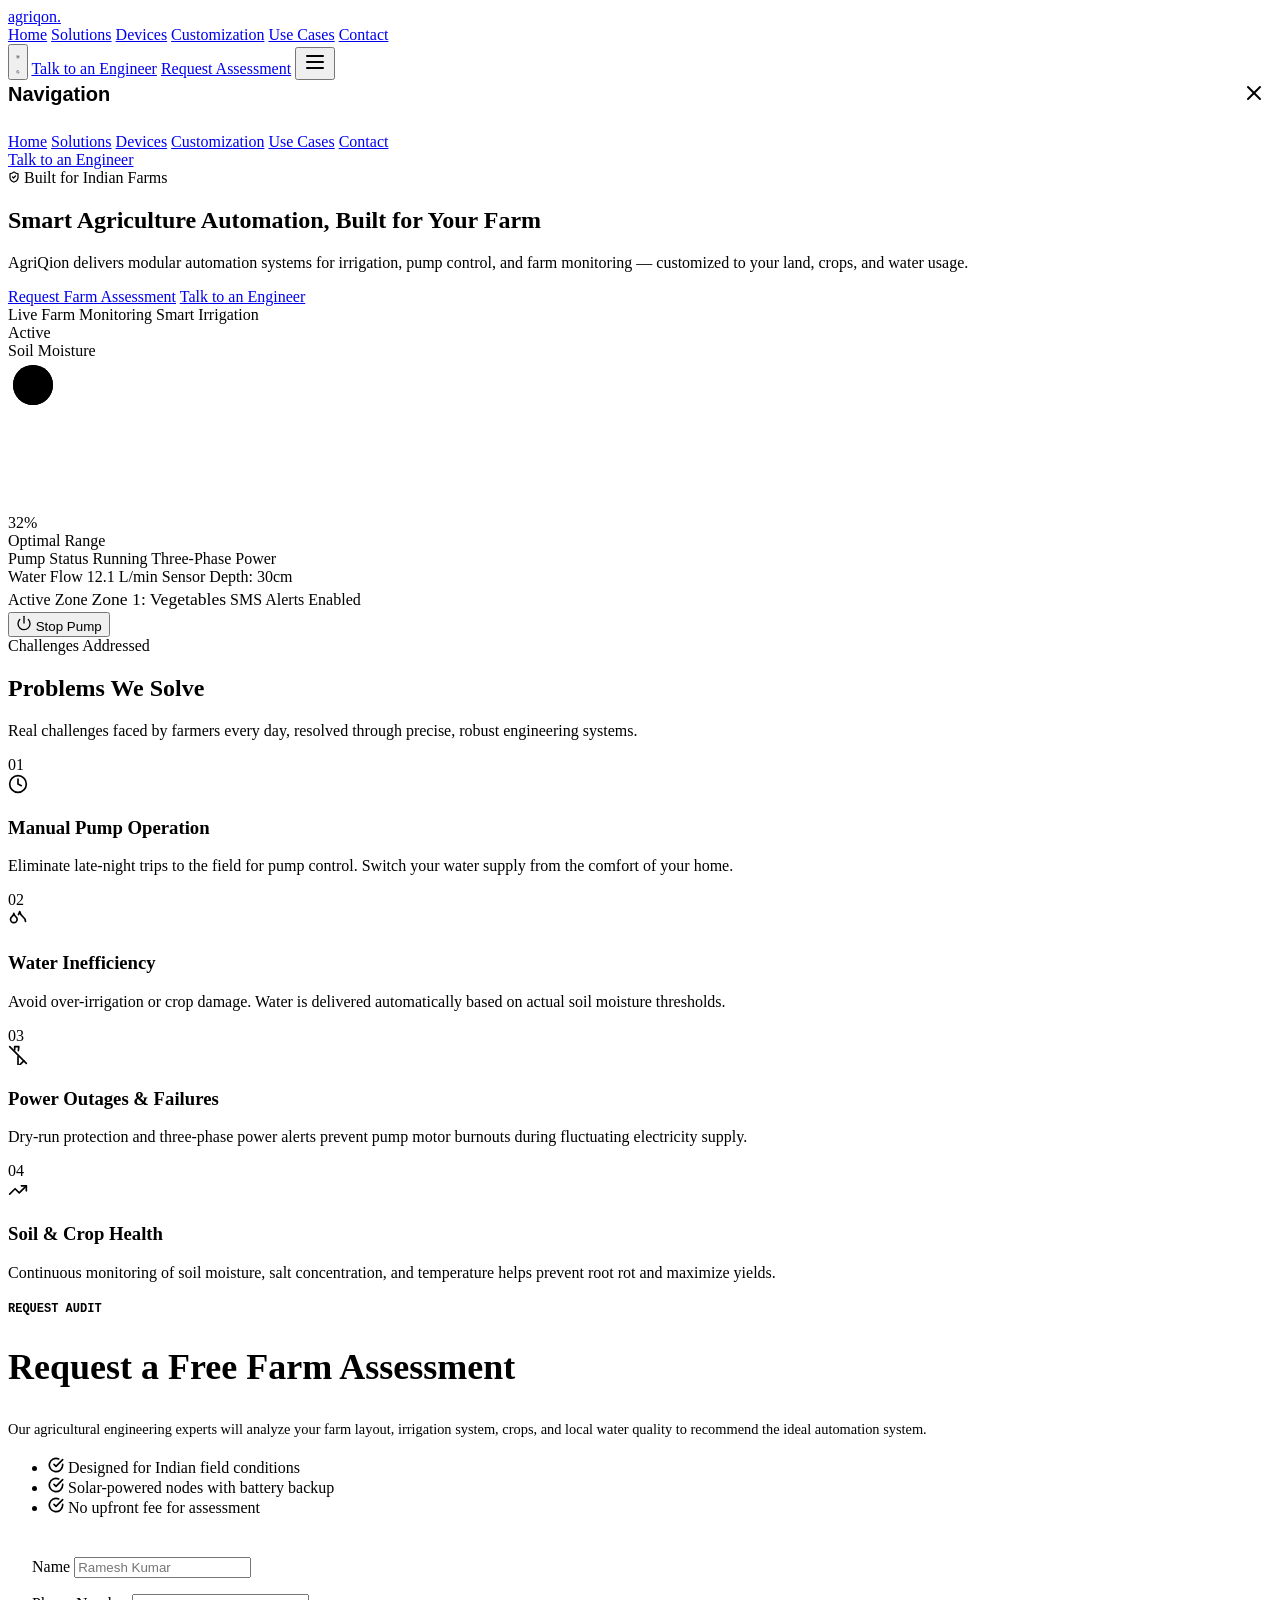
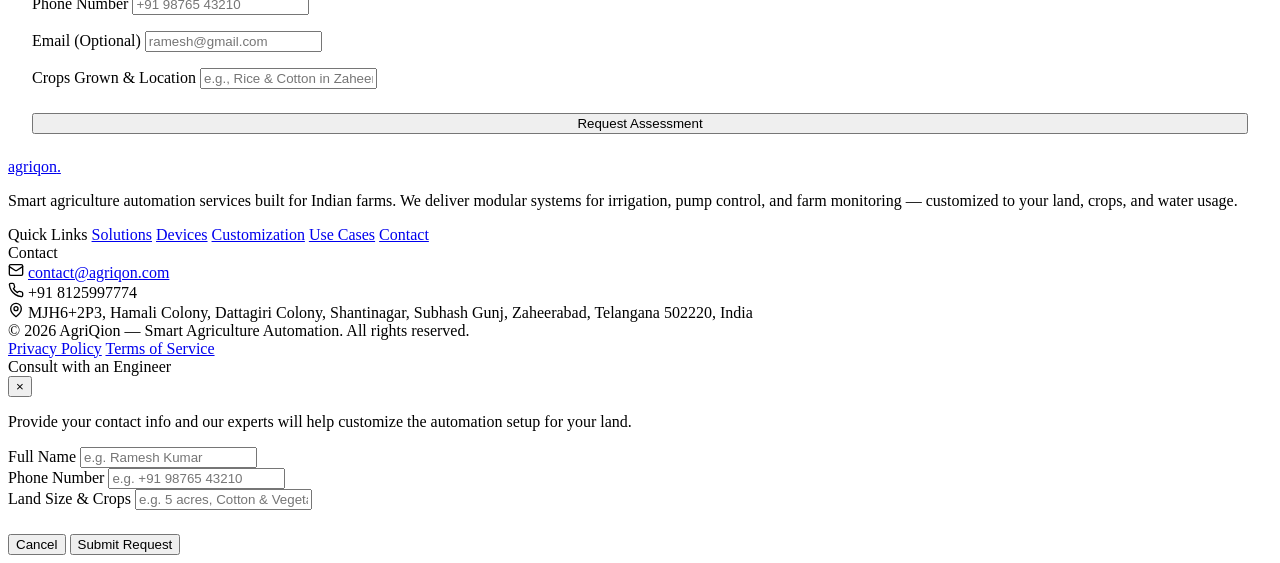
==== index.html @ 8558bb00 "feat: add core pages and script interactions" ====
<!DOCTYPE html>
<html lang="en">
<head>
  <meta charset="UTF-8">
  <meta name="viewport" content="width=device-width, initial-scale=1.0">
  <title>AgriQion - Smart Agriculture Automation for Indian Farms</title>
  <meta name="description" content="AgriQion delivers modular automation systems for irrigation, pump control, and farm monitoring — customized to your land, crops, and water usage.">
  <link rel="stylesheet" href="style.css">
  <link rel="icon" href="favicon.ico" type="image/x-icon">
</head>
<body>

  <!-- Navigation Header -->
  <header class="nav-header" id="header">
    <div class="container nav-container">
      <a href="index.html" class="logo-link">
        agriqon<span class="logo-dot">.</span>
      </a>
      
      <!-- Desktop Menu -->
      <nav class="nav-menu">
        <a href="index.html" class="nav-link active">Home</a>
        <a href="solutions.html" class="nav-link">Solutions</a>
        <a href="devices.html" class="nav-link">Devices</a>
        <a href="customization.html" class="nav-link">Customization</a>
        <a href="use-cases.html" class="nav-link">Use Cases</a>
        <a href="contact.html" class="nav-link">Contact</a>
      </nav>

      <div class="nav-actions">
        <!-- Theme Toggle Button -->
        <button class="theme-toggle-btn" aria-label="Toggle Theme" id="theme-toggle">
          <svg class="sun-icon" viewBox="0 0 24 24" fill="none" stroke="currentColor" stroke-width="2" stroke-linecap="round" stroke-linejoin="round">
            <circle cx="12" cy="12" r="4"></circle>
            <path d="M12 2v2"></path>
            <path d="M12 20v2"></path>
            <path d="m4.93 4.93 1.41 1.41"></path>
            <path d="m17.66 17.66 1.41 1.41"></path>
            <path d="M2 12h2"></path>
            <path d="M20 12h2"></path>
            <path d="m6.34 17.66-1.41 1.41"></path>
            <path d="m19.07 4.93-1.41 1.41"></path>
          </svg>
          <svg class="moon-icon" viewBox="0 0 24 24" fill="none" stroke="currentColor" stroke-width="2" stroke-linecap="round" stroke-linejoin="round">
            <path d="M12 3a6 6 0 0 0 9 9 9 9 0 1 1-9-9Z"></path>
          </svg>
        </button>

        <a href="#talk-to-engineer" class="btn-ghost btn-talk-engineer">Talk to an Engineer</a>
        <a href="#assessment" class="btn-primary">Request Assessment</a>
        
        <!-- Mobile hamburger menu -->
        <button class="mobile-nav-toggle" aria-label="Toggle Mobile Menu">
          <svg xmlns="http://www.w3.org/2000/svg" width="24" height="24" viewBox="0 0 24 24" fill="none" stroke="currentColor" stroke-width="2" stroke-linecap="round" stroke-linejoin="round" class="lucide lucide-menu"><line x1="4" x2="20" y1="12" y2="12"></line><line x1="4" x2="20" y1="6" y2="6"></line><line x1="4" x2="20" y1="18" y2="18"></line></svg>
        </button>
      </div>
    </div>
  </header>

  <!-- Mobile Nav Overlay -->
  <div class="mobile-nav-overlay"></div>

  <!-- Mobile Nav Drawer -->
  <div class="mobile-nav-drawer">
    <div style="display: flex; justify-content: space-between; align-items: center; margin-bottom: 24px;">
      <span style="font-family: 'DM Sans', sans-serif; font-weight: 700; font-size: 1.25rem;">Navigation</span>
      <button class="mobile-nav-toggle" style="background: none; border: none; cursor: pointer; color: inherit;">
        <svg xmlns="http://www.w3.org/2000/svg" width="24" height="24" viewBox="0 0 24 24" fill="none" stroke="currentColor" stroke-width="2" stroke-linecap="round" stroke-linejoin="round" class="lucide lucide-x"><line x1="18" x2="6" y1="6" y2="18"></line><line x1="6" x2="18" y1="6" y2="18"></line></svg>
      </button>
    </div>
    <div class="mobile-nav-menu">
      <a href="index.html" class="nav-link active">Home</a>
      <a href="solutions.html" class="nav-link">Solutions</a>
      <a href="devices.html" class="nav-link">Devices</a>
      <a href="customization.html" class="nav-link">Customization</a>
      <a href="use-cases.html" class="nav-link">Use Cases</a>
      <a href="contact.html" class="nav-link">Contact</a>
    </div>
    <a href="#talk-to-engineer" class="btn-primary" style="margin-top: auto; text-align: center;">Talk to an Engineer</a>
  </div>

  <main class="main-content">
    
    <!-- Hero Section -->
    <section class="hero-section">
      <div class="container hero-grid">
        <div class="reveal">
          <div class="hero-badge">
            <svg xmlns="http://www.w3.org/2000/svg" width="12" height="12" viewBox="0 0 24 24" fill="none" stroke="currentColor" stroke-width="2.5" stroke-linecap="round" stroke-linejoin="round" class="lucide lucide-shield-check"><path d="M20 13c0 5-3.5 7.5-7.66 8.95a1 1 0 0 1-.67-.01C7.5 20.5 4 18 4 13V6a1 1 0 0 1 1-1c2 0 4.5-1.2 6.24-2.72a1.17 1.17 0 0 1 1.52 0C14.51 3.8 17 5 19 5a1 1 0 0 1 1 1z"></path><path d="m9 12 2 2 4-4"></path></svg>
            Built for Indian Farms
          </div>
          <h1 class="hero-title">Smart Agriculture Automation, Built for Your Farm</h1>
          <p class="hero-description">
            AgriQion delivers modular automation systems for irrigation, pump control, and farm monitoring — customized to your land, crops, and water usage.
          </p>
          <div class="hero-actions">
            <a href="#assessment" class="btn-primary">Request Farm Assessment</a>
            <a href="#talk-to-engineer" class="btn-ghost btn-talk-engineer">Talk to an Engineer</a>
          </div>
        </div>

        <!-- Live Dashboard Card Widget -->
        <div class="reveal reveal-delay-2" style="position: relative;">
          <div class="dashboard-gradient-bg"></div>
          <div class="dashboard-card">
            <div class="dashboard-header">
              <div class="dashboard-title-container">
                <span class="dashboard-tag">Live Farm Monitoring</span>
                <span class="dashboard-title">Smart Irrigation</span>
              </div>
              <div class="dashboard-status">
                <span class="status-dot animate-pulse"></span>
                Active
              </div>
            </div>

            <div class="dashboard-grid">
              <!-- Soil Moisture Node -->
              <div class="dashboard-widget">
                <span class="widget-label">Soil Moisture</span>
                <div class="moisture-circle-container">
                  <div class="moisture-circle">
                    <svg>
                      <circle class="bg-circle" cx="25" cy="25" r="20"></circle>
                      <circle class="val-circle" cx="25" cy="25" r="20"></circle>
                    </svg>
                  </div>
                  <div>
                    <span class="widget-value moisture-val-text">32%</span>
                    <span class="widget-subtext" style="display: block;">Optimal Range</span>
                  </div>
                </div>
              </div>

              <!-- Pump Status Node -->
              <div class="dashboard-widget">
                <span class="widget-label">Pump Status</span>
                <span class="widget-value pump-status-text">Running</span>
                <span class="widget-subtext">
                  <span class="status-dot pump-status-dot"></span> Three-Phase Power
                </span>
              </div>

              <!-- Water Flow Node -->
              <div class="dashboard-widget">
                <span class="widget-label">Water Flow</span>
                <span class="widget-value water-flow-val">12.1 L/min</span>
                <span class="widget-subtext">Sensor Depth: 30cm</span>
              </div>

              <!-- Active Zone Node -->
              <div class="dashboard-widget">
                <span class="widget-label">Active Zone</span>
                <span class="widget-value" style="font-size: 1.1rem; line-height: 1.5; padding-top: 4px;">Zone 1: Vegetables</span>
                <span class="widget-subtext">SMS Alerts Enabled</span>
              </div>
            </div>

            <!-- Interactivity: Start/Stop Pump button -->
            <button class="pump-control-btn running">
              <svg xmlns="http://www.w3.org/2000/svg" width="16" height="16" viewBox="0 0 24 24" fill="none" stroke="currentColor" stroke-width="2" stroke-linecap="round" stroke-linejoin="round" class="lucide lucide-power"><path d="M12 2v10"></path><path d="M18.4 6.6a9 9 0 1 1-12.77.04"></path></svg> Stop Pump
            </button>
          </div>
        </div>
      </div>
    </section>

    <!-- Problems We Solve -->
    <section class="section-padding" style="background-color: hsl(var(--secondary) / 0.3); border-top: 1px solid hsl(var(--border)); border-bottom: 1px solid hsl(var(--border));">
      <div class="container">
        <div class="section-header reveal">
          <span class="section-subtitle">Challenges Addressed</span>
          <h2 class="section-title">Problems We Solve</h2>
          <p class="section-description">Real challenges faced by farmers every day, resolved through precise, robust engineering systems.</p>
        </div>

        <div class="grid-4">
          <!-- Problem 1 -->
          <div class="feature-card reveal reveal-delay-1">
            <span class="feature-num">01</span>
            <div class="feature-icon-wrapper">
              <svg xmlns="http://www.w3.org/2000/svg" width="20" height="20" viewBox="0 0 24 24" fill="none" stroke="currentColor" stroke-width="2" stroke-linecap="round" stroke-linejoin="round" class="lucide lucide-clock"><circle cx="12" cy="12" r="10"></circle><polyline points="12 6 12 12 16 14"></polyline></svg>
            </div>
            <h3 class="feature-title">Manual Pump Operation</h3>
            <p class="feature-desc">Eliminate late-night trips to the field for pump control. Switch your water supply from the comfort of your home.</p>
          </div>

          <!-- Problem 2 -->
          <div class="feature-card reveal reveal-delay-2">
            <span class="feature-num">02</span>
            <div class="feature-icon-wrapper">
              <svg xmlns="http://www.w3.org/2000/svg" width="20" height="20" viewBox="0 0 24 24" fill="none" stroke="currentColor" stroke-width="2" stroke-linecap="round" stroke-linejoin="round" class="lucide lucide-droplets"><path d="M7 16.3c2.2 0 4-1.83 4-4.05 0-1.16-.57-2.26-1.71-3.19S7.29 6.75 7 5.3c-.29 1.45-1.14 2.84-2.29 3.76S3 11.1 3 12.25c0 2.22 1.8 4.05 4 4.05z"></path><path d="M12.56 6.6A10.97 10.97 0 0 0 14 3.02c.5 2.5 2 4.9 4 6.5s3 3.5 3 5.5a6.98 6.98 0 0 1-11.91 4."></path></svg>
            </div>
            <h3 class="feature-title">Water Inefficiency</h3>
            <p class="feature-desc">Avoid over-irrigation or crop damage. Water is delivered automatically based on actual soil moisture thresholds.</p>
          </div>

          <!-- Problem 3 -->
          <div class="feature-card reveal reveal-delay-3">
            <span class="feature-num">03</span>
            <div class="feature-icon-wrapper">
              <svg xmlns="http://www.w3.org/2000/svg" width="20" height="20" viewBox="0 0 24 24" fill="none" stroke="currentColor" stroke-width="2" stroke-linecap="round" stroke-linejoin="round" class="lucide lucide-zap-off"><polyline points="12.41 6.75 13 2 8 2 8 6"></polyline><path d="m19 19-7 7v-12"></path><line x1="2" y1="2" x2="22" y2="22"></line></svg>
            </div>
            <h3 class="feature-title">Power Outages & Failures</h3>
            <p class="feature-desc">Dry-run protection and three-phase power alerts prevent pump motor burnouts during fluctuating electricity supply.</p>
          </div>

          <!-- Problem 4 -->
          <div class="feature-card reveal reveal-delay-4">
            <span class="feature-num">04</span>
            <div class="feature-icon-wrapper">
              <svg xmlns="http://www.w3.org/2000/svg" width="20" height="20" viewBox="0 0 24 24" fill="none" stroke="currentColor" stroke-width="2" stroke-linecap="round" stroke-linejoin="round" class="lucide lucide-trending-up"><polyline points="22 7 13.5 15.5 8.5 10.5 2 17"></polyline><polyline points="16 7 22 7 22 13"></polyline></svg>
            </div>
            <h3 class="feature-title">Soil & Crop Health</h3>
            <p class="feature-desc">Continuous monitoring of soil moisture, salt concentration, and temperature helps prevent root rot and maximize yields.</p>
          </div>
        </div>
      </div>
    </section>

    <!-- Assessment Form Section -->
    <section class="section-padding" id="assessment">
      <div class="container">
        <div class="reveal">
          <div class="cta-card">
            <div class="cta-text-content">
              <span style="font-family: 'SFMono-Regular', monospace; text-transform: uppercase; color: hsl(var(--accent)); font-size: 0.75rem; font-weight: 600;">Request Audit</span>
              <h2 style="font-size: 2.25rem; font-weight: 700;">Request a Free Farm Assessment</h2>
              <p style="color: hsl(var(--muted-foreground)); line-height: 1.6; font-size: 0.9rem;">Our agricultural engineering experts will analyze your farm layout, irrigation system, crops, and local water quality to recommend the ideal automation system.</p>
              
              <ul class="cta-bullets">
                <li class="cta-bullet-item">
                  <svg class="cta-bullet-icon" xmlns="http://www.w3.org/2000/svg" width="16" height="16" viewBox="0 0 24 24" fill="none" stroke="currentColor" stroke-width="2.5" stroke-linecap="round" stroke-linejoin="round" class="lucide lucide-circle-check-big"><path d="M22 11.08V12a10 10 0 1 1-5.93-9.14"></path><path d="m9 11 3 3L22 4"></path></svg>
                  <span>Designed for Indian field conditions</span>
                </li>
                <li class="cta-bullet-item">
                  <svg class="cta-bullet-icon" xmlns="http://www.w3.org/2000/svg" width="16" height="16" viewBox="0 0 24 24" fill="none" stroke="currentColor" stroke-width="2.5" stroke-linecap="round" stroke-linejoin="round" class="lucide lucide-circle-check-big"><path d="M22 11.08V12a10 10 0 1 1-5.93-9.14"></path><path d="m9 11 3 3L22 4"></path></svg>
                  <span>Solar-powered nodes with battery backup</span>
                </li>
                <li class="cta-bullet-item">
                  <svg class="cta-bullet-icon" xmlns="http://www.w3.org/2000/svg" width="16" height="16" viewBox="0 0 24 24" fill="none" stroke="currentColor" stroke-width="2.5" stroke-linecap="round" stroke-linejoin="round" class="lucide lucide-circle-check-big"><path d="M22 11.08V12a10 10 0 1 1-5.93-9.14"></path><path d="m9 11 3 3L22 4"></path></svg>
                  <span>No upfront fee for assessment</span>
                </li>
              </ul>
            </div>

            <!-- Form -->
            <form style="background-color: hsl(var(--card)); border: 1px solid var(--border-dark); border-radius: 12px; padding: 24px; display: flex; flex-direction: column; gap: 16px;">
              <div class="form-group">
                <label for="form-name">Name</label>
                <input type="text" id="form-name" class="input" placeholder="Ramesh Kumar" required>
              </div>
              <div class="form-group">
                <label for="form-phone">Phone Number</label>
                <input type="tel" id="form-phone" class="input" placeholder="+91 98765 43210" pattern="^[0-9\+\-\s]{10,15}$" required>
              </div>
              <div class="form-group">
                <label for="form-email">Email (Optional)</label>
                <input type="email" id="form-email" class="input" placeholder="ramesh@gmail.com">
              </div>
              <div class="form-group">
                <label for="form-desc">Crops Grown & Location</label>
                <input type="text" id="form-desc" class="input" placeholder="e.g., Rice & Cotton in Zaheerabad" required>
              </div>
              <button type="submit" class="btn-primary" style="width: 100%; margin-top: 8px;">Request Assessment</button>
            </form>
          </div>
        </div>
      </div>
    </section>

  </main>

  <!-- Footer -->
  <footer class="site-footer">
    <div class="container">
      <div class="footer-grid reveal">
        <!-- Brand -->
        <div class="footer-brand">
          <a href="index.html" class="footer-logo">
            agriqon<span style="color: hsl(var(--accent));">.</span>
          </a>
          <p class="footer-desc">
            Smart agriculture automation services built for Indian farms. We deliver modular systems for irrigation, pump control, and farm monitoring — customized to your land, crops, and water usage.
          </p>
        </div>

        <!-- Links -->
        <div class="footer-nav">
          <span class="footer-title">Quick Links</span>
          <a href="solutions.html" class="footer-link">Solutions</a>
          <a href="devices.html" class="footer-link">Devices</a>
          <a href="customization.html" class="footer-link">Customization</a>
          <a href="use-cases.html" class="footer-link">Use Cases</a>
          <a href="contact.html" class="footer-link">Contact</a>
        </div>

        <!-- Contact info -->
        <div class="footer-contact">
          <span class="footer-title">Contact</span>
          <div class="footer-contact-item">
            <svg class="footer-contact-icon" xmlns="http://www.w3.org/2000/svg" width="16" height="16" viewBox="0 0 24 24" fill="none" stroke="currentColor" stroke-width="2" stroke-linecap="round" stroke-linejoin="round"><rect width="20" height="16" x="2" y="4" rx="2"></rect><path d="m22 7-8.97 5.7a1.94 1.94 0 0 1-2.06 0L2 7"></path></svg>
            <a href="mailto:contact@agriqon.com" class="footer-link">contact@agriqon.com</a>
          </div>
          <div class="footer-contact-item">
            <svg class="footer-contact-icon" xmlns="http://www.w3.org/2000/svg" width="16" height="16" viewBox="0 0 24 24" fill="none" stroke="currentColor" stroke-width="2" stroke-linecap="round" stroke-linejoin="round"><path d="M22 16.92v3a2 2 0 0 1-2.18 2 19.79 19.79 0 0 1-8.63-3.07 19.5 19.5 0 0 1-6-6 19.79 19.79 0 0 1-3.07-8.67A2 2 0 0 1 4.11 2h3a2 2 0 0 1 2 1.72 12.84 12.84 0 0 0 .7 2.81 2 2 0 0 1-.45 2.11L8.09 9.91a16 16 0 0 0 6 6l1.27-1.27a2 2 0 0 1 2.11-.45 12.84 12.84 0 0 0 2.81.7A2 2 0 0 1 22 16.92z"></path></svg>
            <span>+91 8125997774</span>
          </div>
          <div class="footer-contact-item">
            <svg class="footer-contact-icon" xmlns="http://www.w3.org/2000/svg" width="16" height="16" viewBox="0 0 24 24" fill="none" stroke="currentColor" stroke-width="2" stroke-linecap="round" stroke-linejoin="round"><path d="M20 10c0 6-8 12-8 12s-8-6-8-12a8 8 0 0 1 16 0Z"></path><circle cx="12" cy="10" r="3"></circle></svg>
            <span>MJH6+2P3, Hamali Colony, Dattagiri Colony, Shantinagar, Subhash Gunj, Zaheerabad, Telangana 502220, India</span>
          </div>
        </div>
      </div>

      <div class="footer-bottom">
        <span>&copy; 2026 AgriQion — Smart Agriculture Automation. All rights reserved.</span>
        <div class="footer-bottom-links">
          <a href="#" class="footer-link">Privacy Policy</a>
          <a href="#" class="footer-link">Terms of Service</a>
        </div>
      </div>
    </div>
  </footer>

  <script src="script.js"></script>
</body>
</html>
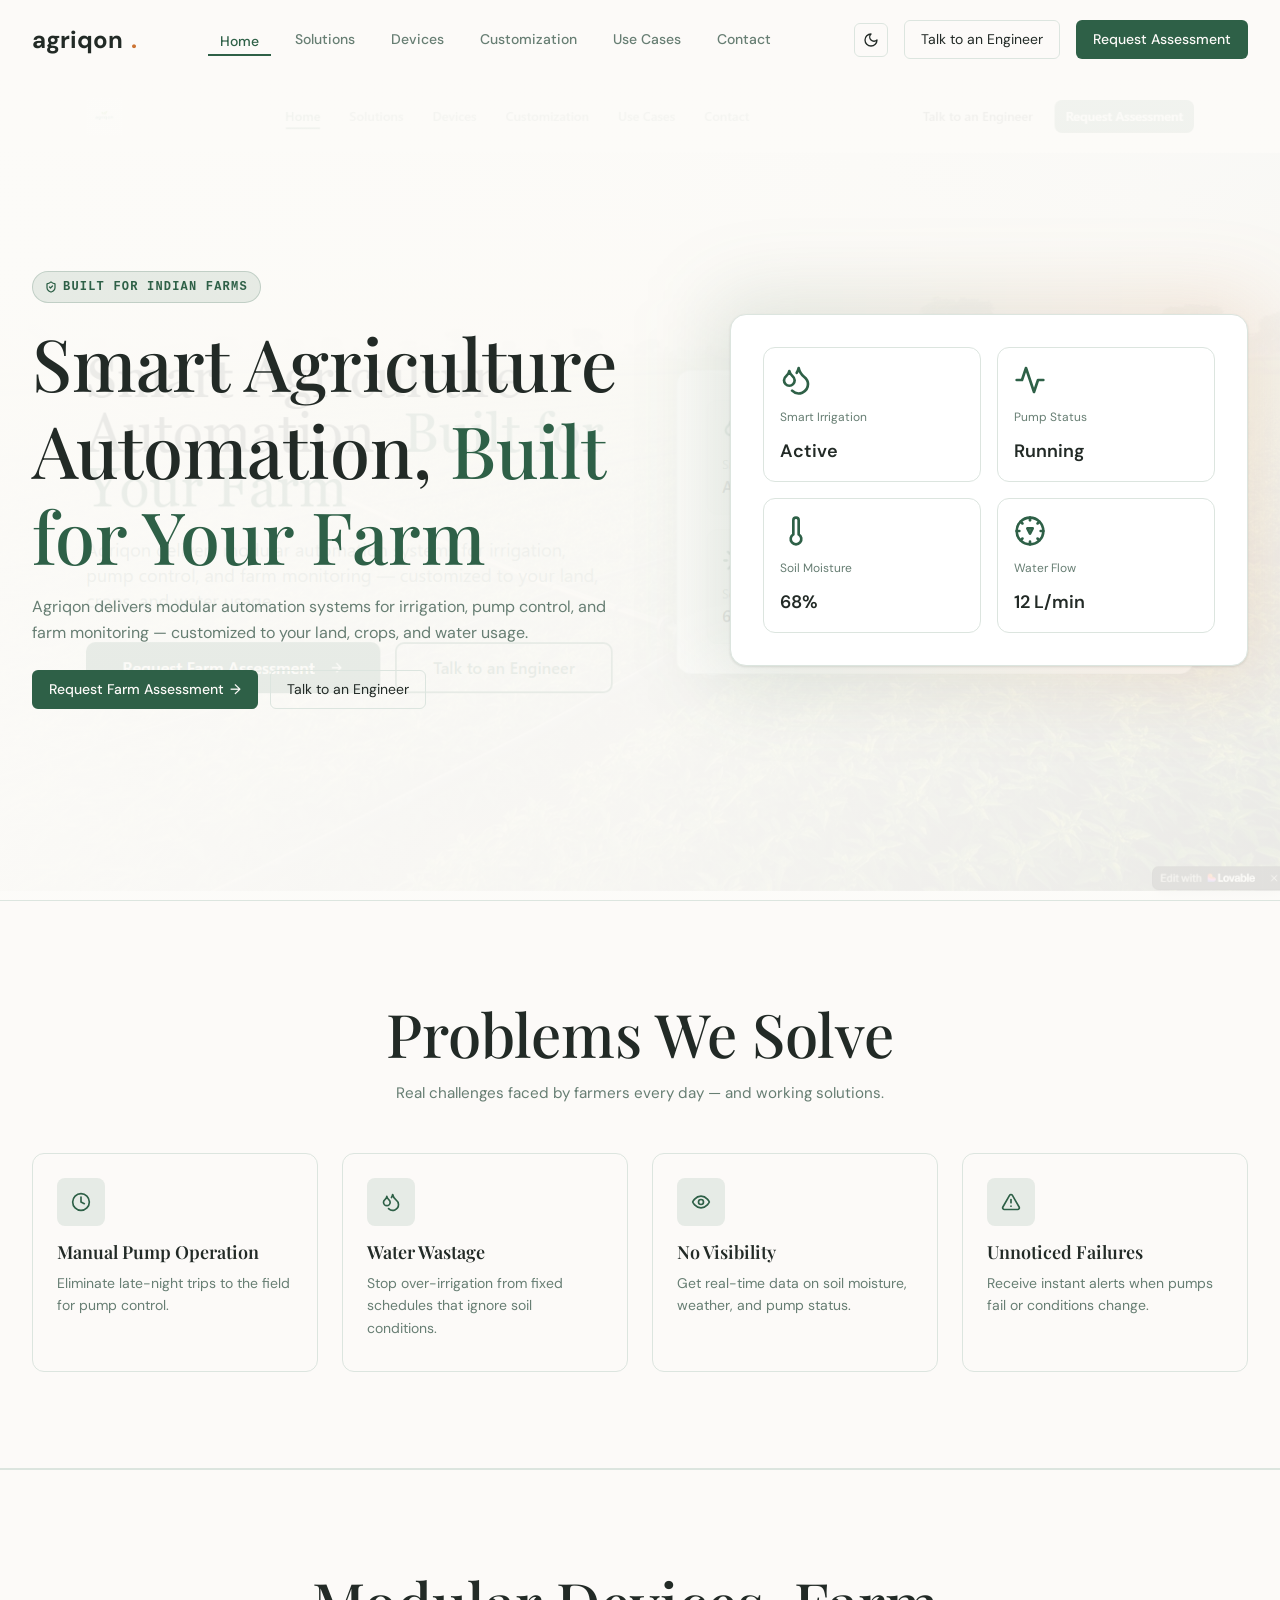
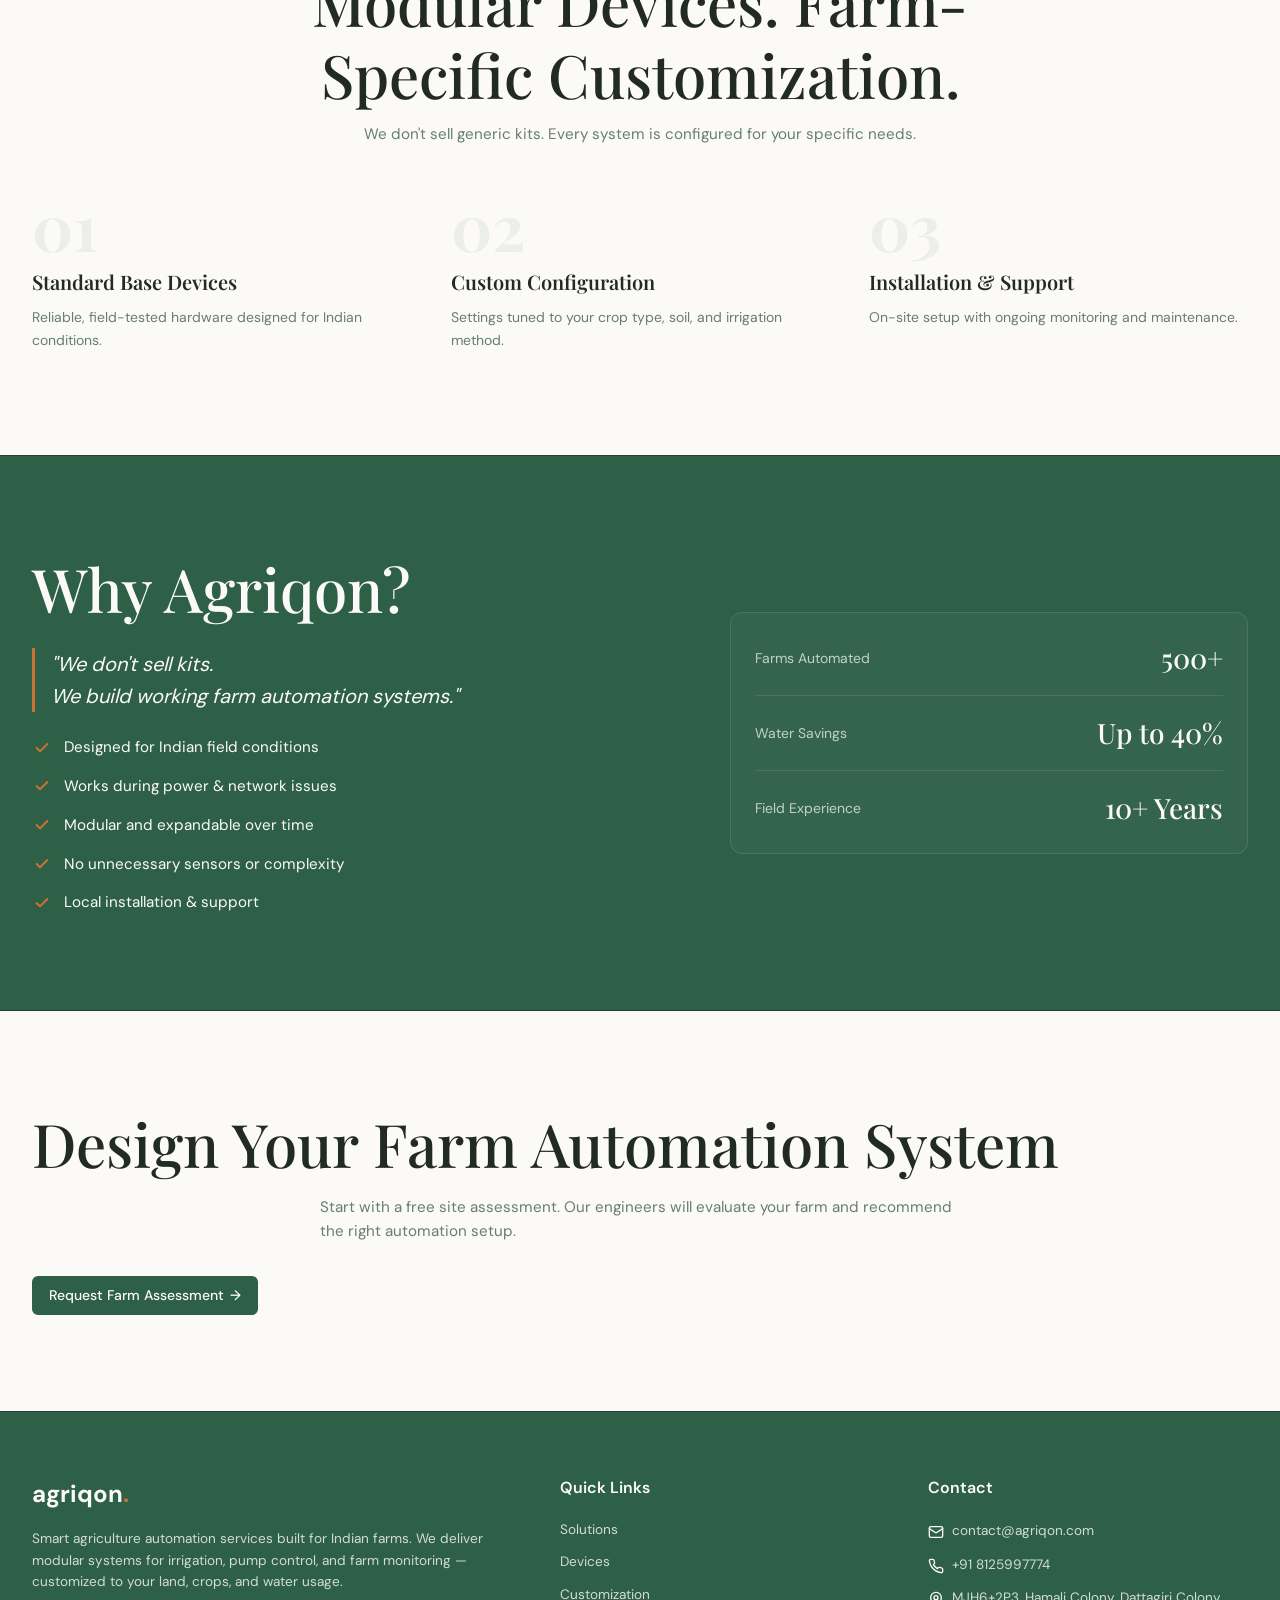
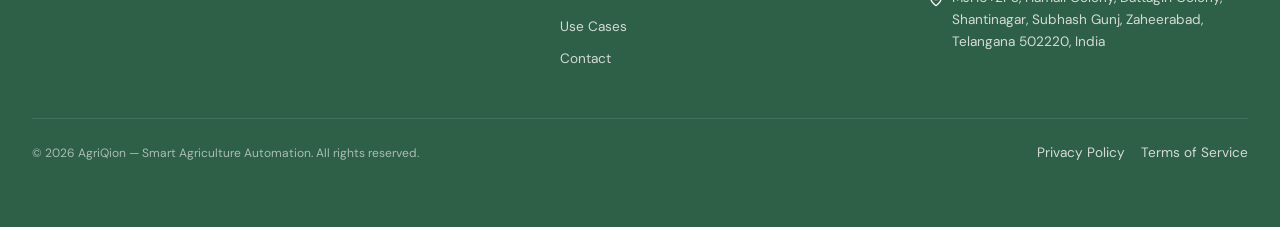
==== commit 02e9d888: "feat: redesign website layouts, add high-res devices and solution images, align with production them" ====
--- a/index.html
+++ b/index.html
@@ -89,183 +89,199 @@
             <svg xmlns="http://www.w3.org/2000/svg" width="12" height="12" viewBox="0 0 24 24" fill="none" stroke="currentColor" stroke-width="2.5" stroke-linecap="round" stroke-linejoin="round" class="lucide lucide-shield-check"><path d="M20 13c0 5-3.5 7.5-7.66 8.95a1 1 0 0 1-.67-.01C7.5 20.5 4 18 4 13V6a1 1 0 0 1 1-1c2 0 4.5-1.2 6.24-2.72a1.17 1.17 0 0 1 1.52 0C14.51 3.8 17 5 19 5a1 1 0 0 1 1 1z"></path><path d="m9 12 2 2 4-4"></path></svg>
             Built for Indian Farms
           </div>
-          <h1 class="hero-title">Smart Agriculture Automation, Built for Your Farm</h1>
+          <h1 class="hero-title">Smart Agriculture Automation, <span class="text-primary">Built for Your Farm</span></h1>
           <p class="hero-description">
-            AgriQion delivers modular automation systems for irrigation, pump control, and farm monitoring — customized to your land, crops, and water usage.
+            Agriqon delivers modular automation systems for irrigation, pump control, and farm monitoring — customized to your land, crops, and water usage.
           </p>
           <div class="hero-actions">
-            <a href="#assessment" class="btn-primary">Request Farm Assessment</a>
+            <a href="contact.html" class="btn-primary">Request Farm Assessment <span style="margin-left: 6px;">→</span></a>
             <a href="#talk-to-engineer" class="btn-ghost btn-talk-engineer">Talk to an Engineer</a>
           </div>
         </div>
 
         <!-- Live Dashboard Card Widget -->
         <div class="reveal reveal-delay-2" style="position: relative;">
-          <div class="dashboard-gradient-bg"></div>
-          <div class="dashboard-card">
-            <div class="dashboard-header">
-              <div class="dashboard-title-container">
-                <span class="dashboard-tag">Live Farm Monitoring</span>
-                <span class="dashboard-title">Smart Irrigation</span>
+          <!-- Blurred glow behind -->
+          <div class="pointer-events-none" style="position: absolute; top: -1rem; right: -1rem; bottom: -1rem; left: -1rem; background: linear-gradient(to right, hsl(var(--primary)/0.15), hsl(var(--accent)/0.15)); border-radius: 1.5rem; filter: blur(40px); z-index: 0;"></div>
+          
+          <div style="position: relative; background-color: hsl(var(--card)); border-radius: 1rem; border: 1px solid hsl(var(--border)); padding: 32px; z-index: 1; box-shadow: var(--badge-shadow);">
+            <div style="display: grid; grid-template-columns: repeat(2, 1fr); gap: 16px;">
+              <!-- Card 1: Smart Irrigation -->
+              <div class="hero-widget-card">
+                <svg xmlns="http://www.w3.org/2000/svg" viewBox="0 0 24 24" fill="none" stroke="currentColor" stroke-width="2" stroke-linecap="round" stroke-linejoin="round" class="hero-widget-icon"><path d="M7 16.3c2.2 0 4-1.83 4-4.05 0-1.16-.57-2.26-1.71-3.19S7.29 6.75 7 5.3c-.29 1.45-1.14 2.84-2.29 3.76S3 11.1 3 12.25c0 2.22 1.8 4.05 4 4.05z"></path><path d="M12.56 6.6A10.97 10.97 0 0 0 14 3.02c.5 2.5 2 4.9 4 6.5s3 3.5 3 5.5a6.98 6.98 0 0 1-11.91 4.97"></path></svg>
+                <span class="hero-widget-label">Smart Irrigation</span>
+                <span class="hero-widget-value">Active</span>
               </div>
-              <div class="dashboard-status">
-                <span class="status-dot animate-pulse"></span>
-                Active
+              <!-- Card 2: Pump Status -->
+              <div class="hero-widget-card">
+                <svg xmlns="http://www.w3.org/2000/svg" viewBox="0 0 24 24" fill="none" stroke="currentColor" stroke-width="2" stroke-linecap="round" stroke-linejoin="round" class="hero-widget-icon"><path d="M22 12h-4l-3 9L9 3l-3 9H2"></path></svg>
+                <span class="hero-widget-label">Pump Status</span>
+                <span class="hero-widget-value">Running</span>
               </div>
-            </div>
-
-            <div class="dashboard-grid">
-              <!-- Soil Moisture Node -->
-              <div class="dashboard-widget">
-                <span class="widget-label">Soil Moisture</span>
-                <div class="moisture-circle-container">
-                  <div class="moisture-circle">
-                    <svg>
-                      <circle class="bg-circle" cx="25" cy="25" r="20"></circle>
-                      <circle class="val-circle" cx="25" cy="25" r="20"></circle>
-                    </svg>
-                  </div>
-                  <div>
-                    <span class="widget-value moisture-val-text">32%</span>
-                    <span class="widget-subtext" style="display: block;">Optimal Range</span>
-                  </div>
-                </div>
+              <!-- Card 3: Soil Moisture -->
+              <div class="hero-widget-card">
+                <svg xmlns="http://www.w3.org/2000/svg" viewBox="0 0 24 24" fill="none" stroke="currentColor" stroke-width="2" stroke-linecap="round" stroke-linejoin="round" class="hero-widget-icon"><path d="M14 4v10.54a4 4 0 1 1-4 0V4a2 2 0 0 1 4 0Z"></path></svg>
+                <span class="hero-widget-label">Soil Moisture</span>
+                <span class="hero-widget-value">68%</span>
               </div>
-
-              <!-- Pump Status Node -->
-              <div class="dashboard-widget">
-                <span class="widget-label">Pump Status</span>
-                <span class="widget-value pump-status-text">Running</span>
-                <span class="widget-subtext">
-                  <span class="status-dot pump-status-dot"></span> Three-Phase Power
-                </span>
+              <!-- Card 4: Water Flow -->
+              <div class="hero-widget-card">
+                <svg xmlns="http://www.w3.org/2000/svg" viewBox="0 0 24 24" fill="none" stroke="currentColor" stroke-width="2" stroke-linecap="round" stroke-linejoin="round" class="hero-widget-icon"><circle cx="12" cy="12" r="10"></circle><path d="m12 14-2-4h4Z"></path><path d="M12 2v2"></path><path d="M12 20v2"></path><path d="M4.93 4.93l1.41 1.41"></path><path d="M17.66 17.66l1.41 1.41"></path><path d="M2 12h2"></path><path d="M20 12h2"></path><path d="M6.34 17.66l-1.41 1.41"></path><path d="M19.07 4.93l-1.41 1.41"></path></svg>
+                <span class="hero-widget-label">Water Flow</span>
+                <span class="hero-widget-value">12 L/min</span>
               </div>
-
-              <!-- Water Flow Node -->
-              <div class="dashboard-widget">
-                <span class="widget-label">Water Flow</span>
-                <span class="widget-value water-flow-val">12.1 L/min</span>
-                <span class="widget-subtext">Sensor Depth: 30cm</span>
-              </div>
-
-              <!-- Active Zone Node -->
-              <div class="dashboard-widget">
-                <span class="widget-label">Active Zone</span>
-                <span class="widget-value" style="font-size: 1.1rem; line-height: 1.5; padding-top: 4px;">Zone 1: Vegetables</span>
-                <span class="widget-subtext">SMS Alerts Enabled</span>
-              </div>
-            </div>
-
-            <!-- Interactivity: Start/Stop Pump button -->
-            <button class="pump-control-btn running">
-              <svg xmlns="http://www.w3.org/2000/svg" width="16" height="16" viewBox="0 0 24 24" fill="none" stroke="currentColor" stroke-width="2" stroke-linecap="round" stroke-linejoin="round" class="lucide lucide-power"><path d="M12 2v10"></path><path d="M18.4 6.6a9 9 0 1 1-12.77.04"></path></svg> Stop Pump
-            </button>
+            </div>
           </div>
         </div>
       </div>
     </section>
 
     <!-- Problems We Solve -->
-    <section class="section-padding" style="background-color: hsl(var(--secondary) / 0.3); border-top: 1px solid hsl(var(--border)); border-bottom: 1px solid hsl(var(--border));">
+    <section class="section-padding" style="background-color: hsl(var(--background)); border-top: 1px solid hsl(var(--border)); border-bottom: 1px solid hsl(var(--border));">
       <div class="container">
         <div class="section-header reveal">
-          <span class="section-subtitle">Challenges Addressed</span>
           <h2 class="section-title">Problems We Solve</h2>
-          <p class="section-description">Real challenges faced by farmers every day, resolved through precise, robust engineering systems.</p>
+          <p class="section-description">Real challenges faced by farmers every day — and working solutions.</p>
         </div>
 
         <div class="grid-4">
           <!-- Problem 1 -->
           <div class="feature-card reveal reveal-delay-1">
-            <span class="feature-num">01</span>
             <div class="feature-icon-wrapper">
               <svg xmlns="http://www.w3.org/2000/svg" width="20" height="20" viewBox="0 0 24 24" fill="none" stroke="currentColor" stroke-width="2" stroke-linecap="round" stroke-linejoin="round" class="lucide lucide-clock"><circle cx="12" cy="12" r="10"></circle><polyline points="12 6 12 12 16 14"></polyline></svg>
             </div>
             <h3 class="feature-title">Manual Pump Operation</h3>
-            <p class="feature-desc">Eliminate late-night trips to the field for pump control. Switch your water supply from the comfort of your home.</p>
+            <p class="feature-desc">Eliminate late-night trips to the field for pump control.</p>
           </div>
 
           <!-- Problem 2 -->
           <div class="feature-card reveal reveal-delay-2">
-            <span class="feature-num">02</span>
             <div class="feature-icon-wrapper">
-              <svg xmlns="http://www.w3.org/2000/svg" width="20" height="20" viewBox="0 0 24 24" fill="none" stroke="currentColor" stroke-width="2" stroke-linecap="round" stroke-linejoin="round" class="lucide lucide-droplets"><path d="M7 16.3c2.2 0 4-1.83 4-4.05 0-1.16-.57-2.26-1.71-3.19S7.29 6.75 7 5.3c-.29 1.45-1.14 2.84-2.29 3.76S3 11.1 3 12.25c0 2.22 1.8 4.05 4 4.05z"></path><path d="M12.56 6.6A10.97 10.97 0 0 0 14 3.02c.5 2.5 2 4.9 4 6.5s3 3.5 3 5.5a6.98 6.98 0 0 1-11.91 4."></path></svg>
-            </div>
-            <h3 class="feature-title">Water Inefficiency</h3>
-            <p class="feature-desc">Avoid over-irrigation or crop damage. Water is delivered automatically based on actual soil moisture thresholds.</p>
+              <svg xmlns="http://www.w3.org/2000/svg" width="20" height="20" viewBox="0 0 24 24" fill="none" stroke="currentColor" stroke-width="2" stroke-linecap="round" stroke-linejoin="round" class="lucide lucide-droplets"><path d="M7 16.3c2.2 0 4-1.83 4-4.05 0-1.16-.57-2.26-1.71-3.19S7.29 6.75 7 5.3c-.29 1.45-1.14 2.84-2.29 3.76S3 11.1 3 12.25c0 2.22 1.8 4.05 4 4.05z"></path><path d="M12.56 6.6A10.97 10.97 0 0 0 14 3.02c.5 2.5 2 4.9 4 6.5s3 3.5 3 5.5a6.98 6.98 0 0 1-11.91 4.97"></path></svg>
+            </div>
+            <h3 class="feature-title">Water Wastage</h3>
+            <p class="feature-desc">Stop over-irrigation from fixed schedules that ignore soil conditions.</p>
           </div>
 
           <!-- Problem 3 -->
           <div class="feature-card reveal reveal-delay-3">
-            <span class="feature-num">03</span>
             <div class="feature-icon-wrapper">
-              <svg xmlns="http://www.w3.org/2000/svg" width="20" height="20" viewBox="0 0 24 24" fill="none" stroke="currentColor" stroke-width="2" stroke-linecap="round" stroke-linejoin="round" class="lucide lucide-zap-off"><polyline points="12.41 6.75 13 2 8 2 8 6"></polyline><path d="m19 19-7 7v-12"></path><line x1="2" y1="2" x2="22" y2="22"></line></svg>
-            </div>
-            <h3 class="feature-title">Power Outages & Failures</h3>
-            <p class="feature-desc">Dry-run protection and three-phase power alerts prevent pump motor burnouts during fluctuating electricity supply.</p>
+              <svg xmlns="http://www.w3.org/2000/svg" width="20" height="20" viewBox="0 0 24 24" fill="none" stroke="currentColor" stroke-width="2" stroke-linecap="round" stroke-linejoin="round" class="lucide lucide-eye"><path d="M2 12s3-7 10-7 10 7 10 7-3 7-10 7-10-7-10-7Z"></path><circle cx="12" cy="12" r="3"></circle></svg>
+            </div>
+            <h3 class="feature-title">No Visibility</h3>
+            <p class="feature-desc">Get real-time data on soil moisture, weather, and pump status.</p>
           </div>
 
           <!-- Problem 4 -->
           <div class="feature-card reveal reveal-delay-4">
-            <span class="feature-num">04</span>
             <div class="feature-icon-wrapper">
-              <svg xmlns="http://www.w3.org/2000/svg" width="20" height="20" viewBox="0 0 24 24" fill="none" stroke="currentColor" stroke-width="2" stroke-linecap="round" stroke-linejoin="round" class="lucide lucide-trending-up"><polyline points="22 7 13.5 15.5 8.5 10.5 2 17"></polyline><polyline points="16 7 22 7 22 13"></polyline></svg>
-            </div>
-            <h3 class="feature-title">Soil & Crop Health</h3>
-            <p class="feature-desc">Continuous monitoring of soil moisture, salt concentration, and temperature helps prevent root rot and maximize yields.</p>
+              <svg xmlns="http://www.w3.org/2000/svg" width="20" height="20" viewBox="0 0 24 24" fill="none" stroke="currentColor" stroke-width="2" stroke-linecap="round" stroke-linejoin="round" class="lucide lucide-alert-triangle"><path d="m21.73 18-8-14a2 2 0 0 0-3.48 0l-8 14A2 2 0 0 0 4 21h16a2 2 0 0 0 1.73-3Z"></path><line x1="12" y1="9" x2="12" y2="13"></line><line x1="12" y1="17" x2="12.01" y2="17"></line></svg>
+            </div>
+            <h3 class="feature-title">Unnoticed Failures</h3>
+            <p class="feature-desc">Receive instant alerts when pumps fail or conditions change.</p>
           </div>
         </div>
       </div>
     </section>
 
     <!-- Assessment Form Section -->
-    <section class="section-padding" id="assessment">
+    <!-- Modular Devices Section -->
+    <section class="modular-section">
       <div class="container">
+        <div class="section-header reveal">
+          <h2 class="section-title">Modular Devices. Farm-Specific Customization.</h2>
+          <p class="section-description">We don't sell generic kits. Every system is configured for your specific needs.</p>
+        </div>
+        
+        <div class="modular-grid">
+          <div class="modular-card reveal reveal-delay-1">
+            <span class="modular-num">01</span>
+            <h3 class="modular-title">Standard Base Devices</h3>
+            <p class="modular-desc">Reliable, field-tested hardware designed for Indian conditions.</p>
+          </div>
+          <div class="modular-card reveal reveal-delay-2">
+            <span class="modular-num">02</span>
+            <h3 class="modular-title">Custom Configuration</h3>
+            <p class="modular-desc">Settings tuned to your crop type, soil, and irrigation method.</p>
+          </div>
+          <div class="modular-card reveal reveal-delay-3">
+            <span class="modular-num">03</span>
+            <h3 class="modular-title">Installation & Support</h3>
+            <p class="modular-desc">On-site setup with ongoing monitoring and maintenance.</p>
+          </div>
+        </div>
+      </div>
+    </section>
+
+    <!-- Why Agriqon? -->
+    <section class="why-section">
+      <div class="container why-grid">
         <div class="reveal">
-          <div class="cta-card">
-            <div class="cta-text-content">
-              <span style="font-family: 'SFMono-Regular', monospace; text-transform: uppercase; color: hsl(var(--accent)); font-size: 0.75rem; font-weight: 600;">Request Audit</span>
-              <h2 style="font-size: 2.25rem; font-weight: 700;">Request a Free Farm Assessment</h2>
-              <p style="color: hsl(var(--muted-foreground)); line-height: 1.6; font-size: 0.9rem;">Our agricultural engineering experts will analyze your farm layout, irrigation system, crops, and local water quality to recommend the ideal automation system.</p>
-              
-              <ul class="cta-bullets">
-                <li class="cta-bullet-item">
-                  <svg class="cta-bullet-icon" xmlns="http://www.w3.org/2000/svg" width="16" height="16" viewBox="0 0 24 24" fill="none" stroke="currentColor" stroke-width="2.5" stroke-linecap="round" stroke-linejoin="round" class="lucide lucide-circle-check-big"><path d="M22 11.08V12a10 10 0 1 1-5.93-9.14"></path><path d="m9 11 3 3L22 4"></path></svg>
-                  <span>Designed for Indian field conditions</span>
-                </li>
-                <li class="cta-bullet-item">
-                  <svg class="cta-bullet-icon" xmlns="http://www.w3.org/2000/svg" width="16" height="16" viewBox="0 0 24 24" fill="none" stroke="currentColor" stroke-width="2.5" stroke-linecap="round" stroke-linejoin="round" class="lucide lucide-circle-check-big"><path d="M22 11.08V12a10 10 0 1 1-5.93-9.14"></path><path d="m9 11 3 3L22 4"></path></svg>
-                  <span>Solar-powered nodes with battery backup</span>
-                </li>
-                <li class="cta-bullet-item">
-                  <svg class="cta-bullet-icon" xmlns="http://www.w3.org/2000/svg" width="16" height="16" viewBox="0 0 24 24" fill="none" stroke="currentColor" stroke-width="2.5" stroke-linecap="round" stroke-linejoin="round" class="lucide lucide-circle-check-big"><path d="M22 11.08V12a10 10 0 1 1-5.93-9.14"></path><path d="m9 11 3 3L22 4"></path></svg>
-                  <span>No upfront fee for assessment</span>
-                </li>
-              </ul>
-            </div>
-
-            <!-- Form -->
-            <form style="background-color: hsl(var(--card)); border: 1px solid var(--border-dark); border-radius: 12px; padding: 24px; display: flex; flex-direction: column; gap: 16px;">
-              <div class="form-group">
-                <label for="form-name">Name</label>
-                <input type="text" id="form-name" class="input" placeholder="Ramesh Kumar" required>
-              </div>
-              <div class="form-group">
-                <label for="form-phone">Phone Number</label>
-                <input type="tel" id="form-phone" class="input" placeholder="+91 98765 43210" pattern="^[0-9\+\-\s]{10,15}$" required>
-              </div>
-              <div class="form-group">
-                <label for="form-email">Email (Optional)</label>
-                <input type="email" id="form-email" class="input" placeholder="ramesh@gmail.com">
-              </div>
-              <div class="form-group">
-                <label for="form-desc">Crops Grown & Location</label>
-                <input type="text" id="form-desc" class="input" placeholder="e.g., Rice & Cotton in Zaheerabad" required>
-              </div>
-              <button type="submit" class="btn-primary" style="width: 100%; margin-top: 8px;">Request Assessment</button>
-            </form>
-          </div>
-        </div>
+          <h2 class="section-title" style="color: hsl(var(--primary-foreground)); margin-bottom: 24px;">Why Agriqon?</h2>
+          <div class="why-quote">
+            "We don't sell kits.<br>We build working farm automation systems."
+          </div>
+          <ul class="why-bullets">
+            <li class="why-bullet-item">
+              <span class="why-bullet-icon">
+                <svg xmlns="http://www.w3.org/2000/svg" width="16" height="16" viewBox="0 0 24 24" fill="none" stroke="currentColor" stroke-width="3" stroke-linecap="round" stroke-linejoin="round" class="lucide lucide-check"><polyline points="20 6 9 17 4 12"></polyline></svg>
+              </span>
+              <span>Designed for Indian field conditions</span>
+            </li>
+            <li class="why-bullet-item">
+              <span class="why-bullet-icon">
+                <svg xmlns="http://www.w3.org/2000/svg" width="16" height="16" viewBox="0 0 24 24" fill="none" stroke="currentColor" stroke-width="3" stroke-linecap="round" stroke-linejoin="round" class="lucide lucide-check"><polyline points="20 6 9 17 4 12"></polyline></svg>
+              </span>
+              <span>Works during power & network issues</span>
+            </li>
+            <li class="why-bullet-item">
+              <span class="why-bullet-icon">
+                <svg xmlns="http://www.w3.org/2000/svg" width="16" height="16" viewBox="0 0 24 24" fill="none" stroke="currentColor" stroke-width="3" stroke-linecap="round" stroke-linejoin="round" class="lucide lucide-check"><polyline points="20 6 9 17 4 12"></polyline></svg>
+              </span>
+              <span>Modular and expandable over time</span>
+            </li>
+            <li class="why-bullet-item">
+              <span class="why-bullet-icon">
+                <svg xmlns="http://www.w3.org/2000/svg" width="16" height="16" viewBox="0 0 24 24" fill="none" stroke="currentColor" stroke-width="3" stroke-linecap="round" stroke-linejoin="round" class="lucide lucide-check"><polyline points="20 6 9 17 4 12"></polyline></svg>
+              </span>
+              <span>No unnecessary sensors or complexity</span>
+            </li>
+            <li class="why-bullet-item">
+              <span class="why-bullet-icon">
+                <svg xmlns="http://www.w3.org/2000/svg" width="16" height="16" viewBox="0 0 24 24" fill="none" stroke="currentColor" stroke-width="3" stroke-linecap="round" stroke-linejoin="round" class="lucide lucide-check"><polyline points="20 6 9 17 4 12"></polyline></svg>
+              </span>
+              <span>Local installation & support</span>
+            </li>
+          </ul>
+        </div>
+        
+        <div class="reveal reveal-delay-2">
+          <div class="stats-card">
+            <div class="stats-row">
+              <span class="stats-label">Farms Automated</span>
+              <span class="stats-value">500+</span>
+            </div>
+            <div class="stats-row">
+              <span class="stats-label">Water Savings</span>
+              <span class="stats-value">Up to 40%</span>
+            </div>
+            <div class="stats-row">
+              <span class="stats-label">Field Experience</span>
+              <span class="stats-value">10+ Years</span>
+            </div>
+          </div>
+        </div>
+      </div>
+    </section>
+
+    <!-- Design Your Farm Automation System CTA -->
+    <section class="section-padding" style="background-color: hsl(var(--background));">
+      <div class="container text-center reveal">
+        <h2 class="section-title" style="margin-bottom: 16px;">Design Your Farm Automation System</h2>
+        <p class="section-description" style="max-width: 640px; margin-left: auto; margin-right: auto; margin-bottom: 32px;">
+          Start with a free site assessment. Our engineers will evaluate your farm and recommend the right automation setup.
+        </p>
+        <a href="contact.html" class="btn-primary">Request Farm Assessment <span style="margin-left: 6px;">→</span></a>
       </div>
     </section>
 
--- a/style.css
+++ b/style.css
@@ -0,0 +1,2322 @@
+/* style.css — AgriQion Design System CSS */
+
+@import url('https://fonts.googleapis.com/css2?family=Playfair+Display:ital,wght@0,400..900;1,400..900&display=swap');
+
+/* 1. Fonts Setup */
+@font-face {
+  font-family: 'DM Sans';
+  src: url('fonts/DMSans-Regular.ttf') format('truetype');
+  font-weight: 400;
+  font-style: normal;
+}
+@font-face {
+  font-family: 'DM Sans';
+  src: url('fonts/DMSans-Medium.ttf') format('truetype');
+  font-weight: 500;
+  font-style: normal;
+}
+@font-face {
+  font-family: 'DM Sans';
+  src: url('fonts/DMSans-SemiBold.ttf') format('truetype');
+  font-weight: 600;
+  font-style: normal;
+}
+@font-face {
+  font-family: 'DM Sans';
+  src: url('fonts/DMSans-Bold.ttf') format('truetype');
+  font-weight: 700;
+  font-style: normal;
+}
+@font-face {
+  font-family: 'CameraPlainVariable';
+  src: url('fonts/CameraPlainVariable-100.woff2') format('woff2');
+  font-weight: 100;
+}
+
+/* 2. Color Variables (Tokens) */
+:root {
+  /* HSL mappings from design system */
+  --background: 40 33% 98%; /* Warm white #fcfbf8 */
+  --foreground: 150 10% 15%; /* Deep dark green #222a26 */
+  --card: 0 0% 100%; /* Pure white */
+  --card-foreground: 150 10% 15%;
+  --popover: 0 0% 100%;
+  --popover-foreground: 150 10% 15%;
+  
+  --primary: 150 35% 28%; /* Success / Brand color #2e6047 */
+  --primary-foreground: 40 33% 98%;
+  
+  --secondary: 140 20% 94%; /* Surface secondary light green #eef1ef */
+  --secondary-foreground: 150 35% 28%;
+  
+  --muted: 40 20% 94%; /* Warm grey surface #f3f1ed */
+  --muted-foreground: 150 10% 45%; /* Text muted #677e73 */
+  
+  --accent: 25 60% 50%; /* CTA Orange #cc7333 */
+  --accent-foreground: 40 33% 98%;
+  
+  --destructive: 0 84% 60%;
+  --destructive-foreground: 40 33% 98%;
+  
+  --border: 140 15% 88%; /* Light border #dce5df */
+  --input: 140 15% 88%;
+  --ring: 150 35% 28%;
+  
+  --sidebar-background: 0 0% 98%;
+  --sidebar-foreground: 240 5.3% 26.1%;
+  --sidebar-primary: 240 5.9% 10%;
+  
+  /* Additional core tokens */
+  --text-primary: #222a26;
+  --surface: #f3f1ed;
+  --border-dark: #2b3b33;
+  --text-muted: #8fa396;
+  
+  /* Shadows */
+  --badge-shadow: 0 1px 3px rgba(34, 42, 38, 0.08), 0 1px 2px rgba(34, 42, 38, 0.04);
+  --floating-shadow: rgba(0, 0, 0, 0.88) 0px 0px 0px 1px, rgba(0, 0, 0, 0.04) 0px 1px 0px 0px, rgba(0, 0, 0, 0.08) 0px 2px 2px -1px, rgba(0, 0, 0, 0.08) 0px 4px 4px -2px, rgba(0, 0, 0, 0.08) 0px 8px 8px -4px, rgba(0, 0, 0, 0.08) 0px 16px 16px -8px;
+}
+
+/* Dark Mode Overrides */
+html.dark, [data-theme="dark"] {
+  --background: 150 15% 8%; /* Dark background */
+  --foreground: 40 33% 95%; /* Off-white text */
+  --card: 150 15% 12%;
+  --card-foreground: 40 33% 95%;
+  --popover: 150 15% 12%;
+  --popover-foreground: 40 33% 95%;
+  
+  --primary: 145 40% 50%;
+  --primary-foreground: 150 15% 8%;
+  
+  --secondary: 150 15% 18%;
+  --secondary-foreground: 40 33% 95%;
+  
+  --muted: 150 15% 18%;
+  --muted-foreground: 140 10% 60%;
+  
+  --accent: 25 55% 55%;
+  --accent-foreground: 150 15% 8%;
+  
+  --destructive: 0 62% 50%;
+  --destructive-foreground: 40 33% 95%;
+  
+  --border: 150 15% 20%;
+  --input: 150 15% 20%;
+  --ring: 145 40% 50%;
+  
+  --sidebar-background: 240 5.9% 10%;
+  
+  --text-primary: #f5f3ef;
+  --surface: #1e2522;
+  --border-dark: #3c4d43;
+  --text-muted: #8fa396;
+  
+  --badge-shadow: 0 1px 3px rgba(0, 0, 0, 0.4), 0 4px 6px rgba(0, 0, 0, 0.2);
+}
+
+/* 3. Base Layout reset */
+* {
+  box-sizing: border-box;
+  margin: 0;
+  padding: 0;
+}
+
+body {
+  background-color: hsl(var(--background));
+  color: hsl(var(--foreground));
+  font-family: 'DM Sans', -apple-system, BlinkMacSystemFont, "Segoe UI", Roboto, sans-serif;
+  font-size: 0.875rem;
+  line-height: 1.5;
+  -webkit-font-smoothing: antialiased;
+  overflow-x: hidden;
+}
+
+/* Base Spacing grid units (multiples of 4px) */
+/* Container rules */
+.container {
+  max-width: 80rem;
+  margin: 0 auto;
+  padding: 0 16px;
+  width: 100%;
+}
+
+@media (min-width: 640px) { .container { padding: 0 24px; } }
+@media (min-width: 1024px) { .container { padding: 0 32px; } }
+
+/* Headers Hierarchy - Playfair Display for headings */
+h1, h2, h3, h4, h5, h6, .font-heading {
+  font-family: 'Playfair Display', Georgia, serif;
+  font-weight: 500;
+  line-height: 1.2;
+  color: hsl(var(--foreground));
+}
+
+h1 {
+  font-size: 3rem; /* default mobile */
+}
+
+@media (min-width: 768px) {
+  h1 { font-size: 3.75rem; }
+}
+@media (min-width: 1024px) {
+  h1 { font-size: 4.5rem; }
+}
+
+h2 {
+  font-size: 2.25rem;
+}
+@media (min-width: 768px) {
+  h2 { font-size: 3rem; }
+}
+@media (min-width: 1024px) {
+  h2 { font-size: 3.75rem; }
+}
+
+h3 {
+  font-size: 1.75rem;
+}
+@media (min-width: 768px) {
+  h3 { font-size: 2.25rem; }
+}
+@media (min-width: 1024px) {
+  h3 { font-size: 3rem; }
+}
+
+p {
+  margin-bottom: 8px;
+}
+
+.text-primary {
+  color: hsl(var(--primary)) !important;
+}
+
+.text-accent {
+  color: hsl(var(--accent)) !important;
+}
+
+/* 4. Component Styles */
+
+/* Primary Button */
+.btn-primary {
+  display: inline-flex;
+  align-items: center;
+  justify-content: center;
+  background-color: hsl(var(--primary));
+  color: hsl(var(--primary-foreground));
+  border-radius: 6px;
+  padding: 8px 16px;
+  font-weight: 500;
+  font-family: 'DM Sans', sans-serif;
+  font-size: 0.875rem;
+  text-decoration: none;
+  border: 1px solid transparent;
+  cursor: pointer;
+  transition: opacity 150ms ease, transform 0.1s ease;
+}
+
+.btn-primary:hover {
+  opacity: 0.95;
+  background-color: hsl(var(--primary) / 0.9);
+}
+
+.btn-primary:focus {
+  outline: hsl(var(--primary)) solid 2px;
+}
+
+/* Accent Button (Orange CTA) */
+.btn-accent {
+  display: inline-flex;
+  align-items: center;
+  justify-content: center;
+  background-color: hsl(var(--accent));
+  color: hsl(var(--accent-foreground));
+  border-radius: 6px;
+  padding: 8px 16px;
+  font-weight: 500;
+  font-family: 'DM Sans', sans-serif;
+  font-size: 0.875rem;
+  text-decoration: none;
+  border: 1px solid transparent;
+  cursor: pointer;
+  transition: opacity 150ms ease, transform 0.1s ease;
+}
+
+.btn-accent:hover {
+  opacity: 0.9;
+}
+
+.btn-accent:focus {
+  outline: hsl(var(--accent)) solid 2px;
+}
+
+/* Ghost Button */
+.btn-ghost {
+  display: inline-flex;
+  align-items: center;
+  justify-content: center;
+  background-color: transparent;
+  border: 1px solid hsl(var(--border));
+  color: hsl(var(--foreground));
+  border-radius: 6px;
+  padding: 8px 16px;
+  font-weight: 400;
+  font-family: 'DM Sans', sans-serif;
+  font-size: 0.875rem;
+  text-decoration: none;
+  cursor: pointer;
+  transition: background-color 0.2s, color 0.2s, transform 0.1s;
+}
+
+.btn-ghost:hover {
+  background-color: rgba(34, 42, 38, 0.04);
+  color: hsl(var(--foreground));
+}
+
+html.dark .btn-ghost:hover, [data-theme="dark"] .btn-ghost:hover {
+  background-color: rgba(255, 255, 255, 0.04);
+}
+
+.btn-ghost:focus {
+  outline: rgb(16, 16, 16) auto 1px;
+}
+
+/* Cards */
+.card {
+  background-color: hsl(var(--muted));
+  border: 1px solid var(--border-dark);
+  border-radius: 6px;
+  padding: 16px;
+  box-shadow: var(--badge-shadow);
+  transition: transform 0.4s, opacity 0.4s, box-shadow 0.2s, border-color 0.2s;
+}
+
+.card:hover {
+  box-shadow: var(--badge-shadow);
+}
+
+/* Navigation System */
+.nav-header {
+  position: fixed;
+  top: 0;
+  left: 0;
+  right: 0;
+  z-index: 50;
+  padding: 20px 0;
+  transition: background-color 0.3s ease, border-color 0.3s ease, padding 0.3s ease;
+  border-bottom: 1px solid transparent;
+}
+
+.nav-header.scrolled {
+  background-color: hsl(var(--background) / 0.9);
+  border-bottom-color: hsl(var(--border));
+  padding: 12px 0;
+  backdrop-filter: none; /* Anti-pattern rule: No blur or backdrop-blur effects */
+}
+
+.nav-container {
+  display: flex;
+  align-items: center;
+  justify-content: space-between;
+}
+
+.logo-link {
+  font-family: 'DM Sans', sans-serif;
+  font-size: 1.5rem;
+  font-weight: 700;
+  color: hsl(var(--foreground));
+  text-decoration: none;
+  display: flex;
+  align-items: center;
+  gap: 8px;
+}
+
+.logo-dot {
+  color: hsl(var(--accent));
+}
+
+.nav-menu {
+  display: none;
+  align-items: center;
+  gap: 12px;
+}
+
+@media (min-width: 1024px) {
+  .nav-menu {
+    display: flex;
+  }
+}
+
+.nav-link {
+  color: hsl(var(--muted-foreground));
+  text-decoration: none;
+  font-family: 'DM Sans', sans-serif;
+  font-size: 0.875rem;
+  font-weight: 500;
+  padding: 8px 12px;
+  border-radius: 6px;
+  position: relative;
+  transition: color 0.2s cubic-bezier(0.4, 0, 0.2, 1), background-color 0.2s cubic-bezier(0.4, 0, 0.2, 1);
+}
+
+.nav-link:hover {
+  color: hsl(var(--foreground));
+}
+
+.nav-link.active {
+  color: hsl(var(--primary));
+  border-bottom: 2px solid hsl(var(--primary));
+  border-radius: 0;
+  padding-bottom: 2px;
+}
+
+.nav-actions {
+  display: flex;
+  align-items: center;
+  gap: 16px;
+}
+
+/* Mobile Nav Toggle */
+.mobile-nav-toggle {
+  display: block;
+  background: none;
+  border: none;
+  cursor: pointer;
+  color: hsl(var(--foreground));
+  padding: 4px;
+}
+
+@media (min-width: 1024px) {
+  .mobile-nav-toggle {
+    display: none;
+  }
+}
+
+/* Mobile Nav Drawer */
+.mobile-nav-drawer {
+  position: fixed;
+  top: 0;
+  right: -100%;
+  bottom: 0;
+  width: 280px;
+  background-color: hsl(var(--background));
+  border-left: 1px solid hsl(var(--border));
+  z-index: 100;
+  padding: 32px 24px;
+  display: flex;
+  flex-direction: column;
+  gap: 24px;
+  box-shadow: var(--floating-shadow);
+  transition: right 0.3s cubic-bezier(0.4, 0, 0.2, 1);
+}
+
+.mobile-nav-drawer.open {
+  right: 0;
+}
+
+.mobile-nav-overlay {
+  position: fixed;
+  top: 0;
+  left: 0;
+  right: 0;
+  bottom: 0;
+  background-color: rgba(0, 0, 0, 0.6);
+  z-index: 99;
+  opacity: 0;
+  pointer-events: none;
+  transition: opacity 0.3s ease;
+}
+
+.mobile-nav-overlay.open {
+  opacity: 1;
+  pointer-events: auto;
+}
+
+.mobile-nav-menu {
+  display: flex;
+  flex-direction: column;
+  gap: 16px;
+}
+
+/* Input Fields */
+.input {
+  background-color: hsl(var(--card));
+  border: 1px solid var(--border-dark);
+  border-radius: 6px;
+  padding: 8px 12px;
+  color: hsl(var(--foreground));
+  font-family: 'SFMono-Regular', monospace;
+  font-size: 14px;
+  width: 100%;
+  transition: border-color 0.2s, outline 0.2s;
+}
+
+.input:focus {
+  border-color: hsl(var(--accent));
+  outline: none;
+}
+
+/* Badges */
+.badge {
+  display: inline-flex;
+  align-items: center;
+  padding: 4px 8px;
+  border-radius: 9999px;
+  font-size: 12px;
+  font-weight: 500;
+  background-color: hsl(var(--muted));
+  color: hsl(var(--muted-foreground));
+  border: 1px solid hsl(var(--border));
+}
+
+/* Tables */
+.table-wrapper {
+  width: 100%;
+  overflow-x: auto;
+  border: 1px solid var(--border-dark);
+  border-radius: 6px;
+}
+
+.table {
+  width: 100%;
+  border-collapse: collapse;
+}
+
+.table th {
+  text-align: left;
+  padding: 12px 16px;
+  font-weight: 600;
+  font-size: 12px;
+  color: hsl(var(--muted-foreground));
+  text-transform: uppercase;
+  letter-spacing: 0.05em;
+  border-bottom: 1px solid var(--border-dark);
+  background-color: hsl(var(--secondary));
+}
+
+.table td {
+  padding: 12px 16px;
+  border-bottom: 1px solid var(--border-dark);
+  color: hsl(var(--foreground));
+}
+
+.table tr:last-child td {
+  border-bottom: none;
+}
+
+/* Form Groups */
+.form-group {
+  margin-bottom: 16px;
+  display: flex;
+  flex-direction: column;
+  gap: 6px;
+}
+
+.form-group label {
+  color: hsl(var(--muted-foreground));
+  font-size: 12px;
+  font-weight: 500;
+}
+
+/* 5. Theme Toggle Button */
+.theme-toggle-btn {
+  background: none;
+  border: 1px solid hsl(var(--border));
+  border-radius: 6px;
+  padding: 8px;
+  cursor: pointer;
+  color: hsl(var(--foreground));
+  display: flex;
+  align-items: center;
+  justify-content: center;
+  transition: background-color 0.2s, color 0.2s;
+}
+
+.theme-toggle-btn:hover {
+  background-color: hsl(var(--secondary));
+}
+
+.theme-toggle-btn svg {
+  width: 16px;
+  height: 16px;
+}
+
+.theme-toggle-btn .sun-icon {
+  display: none;
+}
+
+html.dark .theme-toggle-btn .sun-icon, [data-theme="dark"] .theme-toggle-btn .sun-icon {
+  display: block;
+}
+
+html.dark .theme-toggle-btn .moon-icon, [data-theme="dark"] .theme-toggle-btn .moon-icon {
+  display: none;
+}
+
+/* 6. Animations */
+@keyframes enter {
+  0% {
+    opacity: 0;
+    transform: translateY(10px);
+  }
+  100% {
+    opacity: 1;
+    transform: translateY(0);
+  }
+}
+
+@keyframes exit {
+  0% {
+    opacity: 1;
+    transform: translateY(0);
+  }
+  100% {
+    opacity: 0;
+    transform: translateY(-10px);
+  }
+}
+
+@keyframes bounce {
+  0%, 100% {
+    transform: translateY(-25%);
+    animation-timing-function: cubic-bezier(0.8, 0, 1, 1);
+  }
+  50% {
+    transform: none;
+    animation-timing-function: cubic-bezier(0, 0, 0.2, 1);
+  }
+}
+
+@keyframes pulse {
+  50% {
+    opacity: 0.5;
+  }
+}
+
+@keyframes spin {
+  100% {
+    transform: rotate(360deg);
+  }
+}
+
+.animate-bounce {
+  animation: bounce 1s infinite;
+}
+
+.animate-pulse {
+  animation: pulse 2s cubic-bezier(0.4, 0, 0.6, 1) infinite;
+}
+
+.animate-spin {
+  animation: spin 1s linear infinite;
+}
+
+/* Scroll Journey Reveals */
+.reveal {
+  opacity: 0;
+  transform: translateY(30px);
+  transition: opacity 0.5s cubic-bezier(0.4, 0, 0.2, 1),
+              transform 0.5s cubic-bezier(0.4, 0, 0.2, 1);
+}
+
+.reveal.visible {
+  opacity: 1;
+  transform: translateY(0);
+}
+
+/* Stagger delays */
+.reveal-delay-1 { transition-delay: 0.1s; }
+.reveal-delay-2 { transition-delay: 0.2s; }
+.reveal-delay-3 { transition-delay: 0.3s; }
+.reveal-delay-4 { transition-delay: 0.4s; }
+
+/* 7. Structural Custom Elements */
+.main-content {
+  flex: 1;
+  padding-top: 80px;
+}
+
+.section-padding {
+  padding: 64px 0;
+}
+
+@media (min-width: 1024px) {
+  .section-padding {
+    padding: 96px 0;
+  }
+}
+
+/* Hero Section Layout */
+.hero-section {
+  position: relative;
+  min-height: calc(100vh - 80px);
+  display: flex;
+  align-items: center;
+  padding: 48px 0;
+}
+
+.hero-grid {
+  display: grid;
+  grid-template-columns: 1fr;
+  gap: 32px;
+  align-items: center;
+}
+
+@media (min-width: 1024px) {
+  .hero-grid {
+    grid-template-columns: 1.1fr 0.9fr;
+    gap: 64px;
+  }
+}
+
+.hero-badge {
+  background-color: hsl(var(--primary) / 0.1);
+  color: hsl(var(--primary));
+  font-family: 'SFMono-Regular', monospace;
+  font-size: 0.75rem;
+  font-weight: 600;
+  text-transform: uppercase;
+  letter-spacing: 0.1em;
+  padding: 6px 12px;
+  border-radius: 9999px;
+  border: 1px solid hsl(var(--primary) / 0.2);
+  display: inline-flex;
+  align-items: center;
+  gap: 6px;
+  margin-bottom: 16px;
+}
+
+.hero-title {
+  margin-bottom: 16px;
+  color: hsl(var(--foreground));
+}
+
+.hero-description {
+  font-size: 1rem;
+  color: hsl(var(--muted-foreground));
+  margin-bottom: 24px;
+  max-width: 600px;
+  line-height: 1.6;
+}
+
+.hero-actions {
+  display: flex;
+  flex-wrap: wrap;
+  gap: 12px;
+}
+
+/* Grid helper utilities */
+.grid-2 {
+  display: grid;
+  grid-template-columns: 1fr;
+  gap: 24px;
+}
+
+@media (min-width: 768px) {
+  .grid-2 {
+    grid-template-columns: repeat(2, 1fr);
+  }
+}
+
+.grid-3 {
+  display: grid;
+  grid-template-columns: 1fr;
+  gap: 24px;
+}
+
+@media (min-width: 768px) {
+  .grid-3 {
+    grid-template-columns: repeat(2, 1fr);
+  }
+}
+
+@media (min-width: 1024px) {
+  .grid-3 {
+    grid-template-columns: repeat(3, 1fr);
+    gap: 32px;
+  }
+}
+
+.grid-4 {
+  display: grid;
+  grid-template-columns: 1fr;
+  gap: 24px;
+}
+
+@media (min-width: 640px) {
+  .grid-4 {
+    grid-template-columns: repeat(2, 1fr);
+  }
+}
+
+@media (min-width: 1024px) {
+  .grid-4 {
+    grid-template-columns: repeat(4, 1fr);
+  }
+}
+
+/* Section Header */
+.section-header {
+  text-align: center;
+  margin-bottom: 48px;
+  max-width: 720px;
+  margin-left: auto;
+  margin-right: auto;
+}
+
+.section-subtitle {
+  color: hsl(var(--accent));
+  font-family: 'SFMono-Regular', monospace;
+  text-transform: uppercase;
+  letter-spacing: 0.1em;
+  font-size: 0.75rem;
+  font-weight: 600;
+  margin-bottom: 8px;
+  display: block;
+}
+
+.section-title {
+  margin-bottom: 12px;
+}
+
+.section-description {
+  color: hsl(var(--muted-foreground));
+  font-size: 0.95rem;
+  line-height: 1.6;
+}
+
+/* Interactive Dashboard Card Styles */
+.dashboard-card {
+  position: relative;
+  background-color: hsl(var(--card));
+  border: 1px solid var(--border-dark);
+  border-radius: 24px; /* Matches 1.5rem radius option */
+  padding: 24px;
+  box-shadow: var(--badge-shadow);
+  display: flex;
+  flex-direction: column;
+  gap: 20px;
+}
+
+.dashboard-gradient-bg {
+  position: absolute;
+  inset: -12px;
+  background: linear-gradient(135deg, hsl(var(--primary) / 0.08), hsl(var(--accent) / 0.08));
+  border-radius: 32px;
+  z-index: -1;
+  pointer-events: none;
+}
+
+.dashboard-header {
+  display: flex;
+  align-items: center;
+  justify-content: space-between;
+  border-bottom: 1px solid hsl(var(--border));
+  padding-bottom: 16px;
+}
+
+.dashboard-title-container {
+  display: flex;
+  flex-direction: column;
+}
+
+.dashboard-tag {
+  font-family: 'SFMono-Regular', monospace;
+  font-size: 0.75rem;
+  color: hsl(var(--muted-foreground));
+  text-transform: uppercase;
+}
+
+.dashboard-title {
+  font-size: 1.25rem;
+  font-weight: 600;
+}
+
+.dashboard-status {
+  display: inline-flex;
+  align-items: center;
+  gap: 6px;
+  background-color: hsl(var(--primary) / 0.1);
+  color: hsl(var(--primary));
+  padding: 4px 10px;
+  border-radius: 9999px;
+  font-size: 0.75rem;
+  font-weight: 600;
+}
+
+.status-dot {
+  width: 6px;
+  height: 6px;
+  border-radius: 50%;
+  background-color: currentColor;
+}
+
+.dashboard-grid {
+  display: grid;
+  grid-template-columns: repeat(2, 1fr);
+  gap: 16px;
+}
+
+.dashboard-widget {
+  background-color: hsl(var(--muted));
+  border: 1px solid hsl(var(--border));
+  border-radius: 12px;
+  padding: 12px;
+  display: flex;
+  flex-direction: column;
+  gap: 4px;
+}
+
+.widget-label {
+  font-size: 0.75rem;
+  color: hsl(var(--muted-foreground));
+  text-transform: uppercase;
+}
+
+.widget-value {
+  font-size: 1.5rem;
+  font-weight: 700;
+  font-family: 'DM Sans', sans-serif;
+  color: hsl(var(--foreground));
+}
+
+.widget-subtext {
+  font-size: 0.75rem;
+  color: hsl(var(--muted-foreground));
+}
+
+/* Circular moisture progress indicator */
+.moisture-circle-container {
+  display: flex;
+  align-items: center;
+  gap: 12px;
+}
+
+.moisture-circle {
+  position: relative;
+  width: 50px;
+  height: 50px;
+}
+
+.moisture-circle svg {
+  transform: rotate(-90deg);
+  width: 50px;
+  height: 50px;
+}
+
+.moisture-circle circle {
+  fill: none;
+  stroke-width: 4;
+}
+
+.moisture-circle .bg-circle {
+  stroke: hsl(var(--border));
+}
+
+.moisture-circle .val-circle {
+  stroke: hsl(var(--primary));
+  stroke-dasharray: 126;
+  stroke-dashoffset: calc(126 - (126 * var(--moisture-val, 32)) / 100);
+  transition: stroke-dashoffset 0.5s ease-out;
+}
+
+/* Pump control button in dashboard */
+.pump-control-btn {
+  width: 100%;
+  padding: 12px;
+  border-radius: 12px;
+  background-color: hsl(var(--accent));
+  color: hsl(var(--accent-foreground));
+  border: none;
+  font-family: 'DM Sans', sans-serif;
+  font-weight: 600;
+  font-size: 0.9rem;
+  cursor: pointer;
+  display: flex;
+  align-items: center;
+  justify-content: center;
+  gap: 8px;
+  transition: background-color 0.2s, transform 0.1s;
+}
+
+.pump-control-btn.running {
+  background-color: hsl(var(--primary));
+}
+
+.pump-control-btn:hover {
+  opacity: 0.95;
+}
+
+/* Feature Cards */
+.feature-card {
+  background-color: hsl(var(--background));
+  border: 1px solid hsl(var(--border));
+  border-radius: 12px;
+  padding: 24px;
+  position: relative;
+  overflow: hidden;
+  transition: transform 0.3s ease, border-color 0.3s ease, box-shadow 0.3s ease;
+}
+
+.feature-card:hover {
+  border-color: hsl(var(--primary) / 0.3);
+  transform: translateY(-4px);
+  box-shadow: var(--badge-shadow);
+}
+
+.feature-num {
+  position: absolute;
+  top: -8px;
+  left: 12px;
+  font-size: 4rem;
+  font-family: 'DM Sans', sans-serif;
+  font-weight: 700;
+  color: hsl(var(--primary) / 0.08);
+  line-height: 1;
+}
+
+.feature-icon-wrapper {
+  width: 48px;
+  height: 48px;
+  border-radius: 8px;
+  background-color: hsl(var(--primary) / 0.1);
+  color: hsl(var(--primary));
+  display: flex;
+  align-items: center;
+  justify-content: center;
+  margin-bottom: 16px;
+  transition: background-color 0.2s;
+}
+
+.feature-card:hover .feature-icon-wrapper {
+  background-color: hsl(var(--primary) / 0.2);
+}
+
+.feature-title {
+  font-size: 1.125rem;
+  font-weight: 600;
+  margin-bottom: 8px;
+}
+
+.feature-desc {
+  color: hsl(var(--muted-foreground));
+  font-size: 0.875rem;
+  line-height: 1.6;
+}
+
+/* Form card styling */
+.cta-card {
+  background-color: hsl(var(--muted));
+  border: 1px solid var(--border-dark);
+  border-radius: 16px;
+  padding: 32px;
+  margin-top: 48px;
+  display: grid;
+  grid-template-columns: 1fr;
+  gap: 32px;
+}
+
+@media (min-width: 1024px) {
+  .cta-card {
+    grid-template-columns: 1.1fr 0.9fr;
+    align-items: center;
+  }
+}
+
+.cta-text-content {
+  display: flex;
+  flex-direction: column;
+  gap: 12px;
+}
+
+.cta-bullets {
+  list-style: none;
+  display: flex;
+  flex-direction: column;
+  gap: 8px;
+  margin-top: 8px;
+}
+
+.cta-bullet-item {
+  display: flex;
+  align-items: center;
+  gap: 8px;
+  color: hsl(var(--foreground));
+}
+
+.cta-bullet-icon {
+  color: hsl(var(--primary));
+  flex-shrink: 0;
+}
+
+/* Footer Styles */
+.site-footer {
+  background-color: hsl(var(--primary));
+  color: hsl(var(--primary-foreground));
+  padding: 64px 0;
+  border-top: 1px solid var(--border-dark);
+}
+
+.footer-grid {
+  display: grid;
+  grid-template-columns: 1fr;
+  gap: 32px;
+}
+
+@media (min-width: 768px) {
+  .footer-grid {
+    grid-template-columns: 1.5fr 1fr 1fr;
+    gap: 48px;
+  }
+}
+
+.footer-brand {
+  display: flex;
+  flex-direction: column;
+  gap: 16px;
+}
+
+.footer-logo {
+  font-family: 'DM Sans', sans-serif;
+  font-size: 1.5rem;
+  font-weight: 700;
+  color: hsl(var(--primary-foreground));
+  text-decoration: none;
+}
+
+.footer-desc {
+  font-size: 0.85rem;
+  color: hsl(var(--primary-foreground) / 0.8);
+  line-height: 1.6;
+}
+
+.footer-nav {
+  display: flex;
+  flex-direction: column;
+  gap: 12px;
+}
+
+.footer-title {
+  font-family: 'DM Sans', sans-serif;
+  font-size: 1rem;
+  font-weight: 600;
+  color: hsl(var(--primary-foreground));
+  margin-bottom: 8px;
+}
+
+.footer-link {
+  color: hsl(var(--primary-foreground) / 0.8);
+  text-decoration: none;
+  font-size: 0.85rem;
+  transition: color 0.15s;
+}
+
+.footer-link:hover {
+  color: hsl(var(--accent-foreground));
+}
+
+.footer-contact {
+  display: flex;
+  flex-direction: column;
+  gap: 12px;
+}
+
+.footer-contact-item {
+  display: flex;
+  align-items: flex-start;
+  gap: 8px;
+  font-size: 0.85rem;
+  color: hsl(var(--primary-foreground) / 0.8);
+  line-height: 1.6;
+}
+
+.footer-contact-icon {
+  flex-shrink: 0;
+  margin-top: 4px;
+  color: hsl(var(--accent-foreground));
+}
+
+.footer-bottom {
+  margin-top: 48px;
+  border-top: 1px solid hsl(var(--primary-foreground) / 0.1);
+  padding-top: 24px;
+  display: flex;
+  flex-direction: column;
+  gap: 16px;
+  font-size: 0.75rem;
+  color: hsl(var(--primary-foreground) / 0.6);
+}
+
+@media (min-width: 768px) {
+  .footer-bottom {
+    flex-direction: row;
+    justify-content: space-between;
+    align-items: center;
+  }
+}
+
+.footer-bottom-links {
+  display: flex;
+  gap: 16px;
+}
+
+/* Toast Notification Styles */
+.toast-container {
+  position: fixed;
+  bottom: 24px;
+  right: 24px;
+  z-index: 1000;
+  display: flex;
+  flex-direction: column;
+  gap: 12px;
+}
+
+.toast {
+  background-color: hsl(var(--card));
+  border: 1px solid var(--border-dark);
+  border-radius: 12px;
+  padding: 16px;
+  box-shadow: var(--floating-shadow);
+  display: flex;
+  align-items: flex-start;
+  gap: 12px;
+  width: 320px;
+  animation: enter 0.3s cubic-bezier(0.4, 0, 0.2, 1) forwards;
+}
+
+.toast.hiding {
+  animation: exit 0.2s cubic-bezier(0.4, 0, 0.2, 1) forwards;
+}
+
+.toast-icon {
+  color: hsl(var(--primary));
+  flex-shrink: 0;
+  margin-top: 2px;
+}
+
+.toast-content {
+  flex-grow: 1;
+}
+
+.toast-title {
+  font-weight: 600;
+  font-size: 0.875rem;
+  color: hsl(var(--foreground));
+  margin-bottom: 2px;
+}
+
+.toast-msg {
+  font-size: 0.75rem;
+  color: hsl(var(--muted-foreground));
+}
+
+.toast-close {
+  background: none;
+  border: none;
+  cursor: pointer;
+  color: hsl(var(--muted-foreground));
+}
+
+/* Modal dialog custom style */
+.modal-backdrop {
+  position: fixed;
+  top: 0;
+  left: 0;
+  right: 0;
+  bottom: 0;
+  background-color: rgba(34, 42, 38, 0.6);
+  z-index: 999;
+  display: flex;
+  align-items: center;
+  justify-content: center;
+  opacity: 0;
+  pointer-events: none;
+  transition: opacity 0.2s ease;
+}
+
+.modal-backdrop.open {
+  opacity: 1;
+  pointer-events: auto;
+}
+
+.modal {
+  background-color: hsl(var(--card));
+  border: 1px solid var(--border-dark);
+  border-radius: 16px;
+  padding: 24px;
+  max-width: 480px;
+  width: 90vw;
+  box-shadow: var(--floating-shadow);
+  transform: translateY(20px);
+  transition: transform 0.2s ease;
+  display: flex;
+  flex-direction: column;
+  gap: 16px;
+}
+
+.modal-backdrop.open .modal {
+  transform: translateY(0);
+}
+
+.modal-header {
+  display: flex;
+  align-items: center;
+  justify-content: space-between;
+}
+
+.modal-title {
+  font-size: 1.25rem;
+  font-weight: 600;
+}
+
+.modal-close {
+  background: none;
+  border: none;
+  cursor: pointer;
+  color: hsl(var(--muted-foreground));
+}
+
+.modal-body {
+  font-size: 0.875rem;
+  color: hsl(var(--muted-foreground));
+  line-height: 1.6;
+}
+
+.modal-footer {
+  display: flex;
+  justify-content: flex-end;
+  gap: 12px;
+  margin-top: 8px;
+}
+
+/* Custom styles for detail/inner layouts */
+.detail-intro-section {
+  background-color: hsl(var(--muted));
+  border-bottom: 1px solid hsl(var(--border));
+  padding: 48px 0;
+}
+
+.device-badge-tag {
+  background-color: hsl(var(--primary) / 0.1);
+  color: hsl(var(--primary));
+  font-size: 0.75rem;
+  font-weight: 600;
+  padding: 2px 8px;
+  border-radius: 4px;
+}
+
+.device-card-customizable-block {
+  margin-top: 16px;
+  border-top: 1px solid hsl(var(--border));
+  padding-top: 16px;
+  display: flex;
+  flex-direction: column;
+  gap: 8px;
+}
+
+.customizable-title {
+  font-size: 0.75rem;
+  font-weight: 600;
+  text-transform: uppercase;
+  color: hsl(var(--muted-foreground));
+  letter-spacing: 0.05em;
+}
+
+.customizable-list {
+  list-style: none;
+  display: flex;
+  flex-wrap: wrap;
+  gap: 6px;
+}
+
+.customizable-item {
+  font-size: 0.75rem;
+  background-color: hsl(var(--secondary));
+  color: hsl(var(--secondary-foreground));
+  padding: 4px 8px;
+  border-radius: 4px;
+  border: 1px solid hsl(var(--primary) / 0.1);
+}
+
+.steps-timeline {
+  display: flex;
+  flex-direction: column;
+  gap: 32px;
+  position: relative;
+  padding-left: 32px;
+  margin-top: 24px;
+}
+
+.steps-timeline::before {
+  content: '';
+  position: absolute;
+  left: 11px;
+  top: 8px;
+  bottom: 8px;
+  width: 2px;
+  background-color: var(--border-dark);
+}
+
+.step-node {
+  position: relative;
+}
+
+.step-number {
+  position: absolute;
+  left: -32px;
+  top: 0;
+  width: 24px;
+  height: 24px;
+  border-radius: 50%;
+  background-color: hsl(var(--primary));
+  color: hsl(var(--primary-foreground));
+  display: flex;
+  align-items: center;
+  justify-content: center;
+  font-family: 'DM Sans', sans-serif;
+  font-size: 0.75rem;
+  font-weight: 700;
+  border: 1px solid var(--border-dark);
+}
+
+.step-header {
+  margin-bottom: 8px;
+}
+
+.step-title {
+  font-size: 1.125rem;
+  font-weight: 600;
+  display: flex;
+  align-items: center;
+  gap: 8px;
+}
+
+.step-desc {
+  color: hsl(var(--muted-foreground));
+  line-height: 1.6;
+}
+
+.step-subitems {
+  list-style: none;
+  display: flex;
+  flex-wrap: wrap;
+  gap: 8px;
+  margin-top: 12px;
+}
+
+.step-subitem {
+  font-size: 0.75rem;
+  color: hsl(var(--muted-foreground));
+  border: 1px solid hsl(var(--border));
+  border-radius: 4px;
+  padding: 2px 6px;
+  background-color: hsl(var(--card));
+}
+
+/* 8. Contact Page & FAQ Accordion Styles */
+
+/* Form rows */
+.form-row {
+  display: grid;
+  grid-template-columns: 1fr;
+  gap: 16px;
+}
+
+@media (min-width: 640px) {
+  .form-row {
+    grid-template-columns: repeat(2, 1fr);
+  }
+}
+
+/* WhatsApp Button */
+.btn-whatsapp {
+  transition: background-color 0.2s, transform 0.1s ease, box-shadow 0.2s;
+}
+
+.btn-whatsapp:hover {
+  background-color: #20ba5a !important; /* Slightly darker green */
+  box-shadow: 0 6px 12px rgba(37, 211, 102, 0.25);
+  transform: translateY(-1px);
+}
+
+.btn-whatsapp:active {
+  transform: translateY(0);
+}
+
+/* Accordion layout */
+.faq-accordion-container {
+  width: 100%;
+}
+
+.faq-item {
+  background-color: hsl(var(--card));
+  border: 1px solid var(--border-dark);
+  border-radius: 6px;
+  overflow: hidden;
+  transition: border-color 0.2s ease, box-shadow 0.2s ease;
+}
+
+.faq-item:hover {
+  border-color: hsl(var(--accent));
+  box-shadow: var(--badge-shadow);
+}
+
+.faq-header {
+  width: 100%;
+  display: flex;
+  justify-content: space-between;
+  align-items: center;
+  padding: 16px 20px;
+  background: none;
+  border: none;
+  cursor: pointer;
+  text-align: left;
+  font-family: 'DM Sans', sans-serif;
+  font-size: 1rem;
+  font-weight: 500;
+  color: hsl(var(--foreground));
+  transition: color 0.2s ease;
+}
+
+.faq-header:hover {
+  color: hsl(var(--accent));
+}
+
+.faq-caret {
+  transition: transform 0.2s cubic-bezier(0.4, 0, 0.2, 1);
+  color: hsl(var(--muted-foreground));
+  flex-shrink: 0;
+}
+
+.faq-header:hover .faq-caret {
+  color: hsl(var(--accent));
+}
+
+/* Accordion panel */
+.faq-content {
+  max-height: 0;
+  overflow: hidden;
+  transition: max-height 0.25s cubic-bezier(0.4, 0, 0.2, 1);
+}
+
+.faq-content-inner {
+  padding: 0 20px 20px 20px;
+  color: hsl(var(--muted-foreground));
+  font-size: 0.875rem;
+  line-height: 1.6;
+}
+
+.faq-content-inner p {
+  margin-bottom: 0;
+}
+
+/* Active open states */
+.faq-item.open {
+  border-color: hsl(var(--accent));
+}
+
+.faq-item.open .faq-header {
+  color: hsl(var(--accent));
+}
+
+.faq-item.open .faq-caret {
+  transform: rotate(180deg);
+  color: hsl(var(--accent));
+}
+
+/* 9. Use Case Card Redesign Styles */
+.use-case-card {
+  background-color: hsl(var(--card));
+  border: 1px solid var(--border-dark);
+  border-radius: 12px;
+  overflow: hidden;
+  display: flex;
+  flex-direction: column;
+  margin-bottom: 32px;
+  box-shadow: var(--badge-shadow);
+  transition: transform 0.4s ease, box-shadow 0.2s ease;
+}
+
+.use-case-card:hover {
+  box-shadow: var(--floating-shadow);
+  transform: translateY(-2px);
+}
+
+.use-case-banner {
+  position: relative;
+  width: 100%;
+  height: 220px;
+  overflow: hidden;
+  border-bottom: 1px solid var(--border-dark);
+}
+
+.use-case-banner img {
+  width: 100%;
+  height: 100%;
+  object-fit: cover;
+  transition: transform 0.8s ease;
+}
+
+.use-case-card:hover .use-case-banner img {
+  transform: scale(1.02);
+}
+
+.use-case-badge {
+  position: absolute;
+  bottom: 16px;
+  left: 16px;
+  background-color: #ffffff;
+  color: #cc7333;
+  border: 1px solid #cc7333;
+  border-radius: 9999px;
+  padding: 4px 12px;
+  font-size: 0.75rem;
+  font-weight: 500;
+  font-family: 'DM Sans', sans-serif;
+  box-shadow: 0 2px 4px rgba(0,0,0,0.06);
+}
+
+html.dark .use-case-badge {
+  background-color: #1e2522;
+  color: #cb824d;
+  border-color: #cb824d;
+}
+
+.use-case-content-grid {
+  display: grid;
+  grid-template-columns: 1fr;
+  padding: 24px;
+  gap: 24px;
+}
+
+@media (min-width: 1024px) {
+  .use-case-content-grid {
+    grid-template-columns: 2.3fr 1fr;
+    gap: 40px;
+  }
+}
+
+.use-case-left {
+  display: flex;
+  flex-direction: column;
+  gap: 16px;
+}
+
+.use-case-title {
+  font-size: 1.5rem;
+  font-weight: 700;
+  margin-bottom: 0;
+  color: hsl(var(--foreground));
+}
+
+.use-case-desc {
+  color: hsl(var(--muted-foreground));
+  font-size: 0.9rem;
+  line-height: 1.6;
+  margin-bottom: 8px;
+}
+
+.use-case-details-row {
+  display: grid;
+  grid-template-columns: 1fr;
+  gap: 24px;
+}
+
+@media (min-width: 640px) {
+  .use-case-details-row {
+    grid-template-columns: 1fr 1fr;
+  }
+}
+
+.use-case-column {
+  display: flex;
+  flex-direction: column;
+  gap: 10px;
+}
+
+.use-case-col-title {
+  font-size: 0.75rem;
+  font-family: 'DM Sans', sans-serif;
+  font-weight: 700;
+  text-transform: uppercase;
+  color: hsl(var(--foreground));
+  letter-spacing: 0.05em;
+  border-bottom: 1px dashed hsl(var(--border));
+  padding-bottom: 6px;
+  margin-bottom: 4px;
+}
+
+.devices-list, .customized-list {
+  list-style: none;
+  display: flex;
+  flex-direction: column;
+  gap: 8px;
+  padding-left: 0;
+}
+
+.devices-list li {
+  position: relative;
+  padding-left: 16px;
+  font-size: 0.85rem;
+  color: hsl(var(--primary));
+  font-weight: 500;
+}
+
+.devices-list li::before {
+  content: "•";
+  position: absolute;
+  left: 0;
+  color: hsl(var(--accent));
+  font-weight: 700;
+}
+
+.customized-list li {
+  display: flex;
+  align-items: flex-start;
+  gap: 8px;
+  font-size: 0.85rem;
+  color: hsl(var(--muted-foreground));
+  line-height: 1.4;
+}
+
+.customized-list li svg.check-icon {
+  color: hsl(var(--primary));
+  flex-shrink: 0;
+  margin-top: 2px;
+}
+
+.use-case-right {
+  border-top: 1px solid hsl(var(--border));
+  padding-top: 20px;
+  display: flex;
+  flex-direction: column;
+  gap: 12px;
+}
+
+@media (min-width: 1024px) {
+  .use-case-right {
+    border-top: none;
+    border-left: 1px solid hsl(var(--border));
+    padding-top: 0;
+    padding-left: 40px;
+  }
+}
+
+.result-title {
+  font-size: 0.75rem;
+  font-family: 'DM Sans', sans-serif;
+  font-weight: 700;
+  text-transform: uppercase;
+  color: hsl(var(--foreground));
+  letter-spacing: 0.05em;
+  margin-bottom: 4px;
+}
+
+.result-text {
+  font-size: 0.9rem;
+  line-height: 1.6;
+  color: hsl(var(--foreground));
+  font-weight: 500;
+  margin-bottom: 0;
+}
+
+/* Hero Overlay & Glow Styles */
+.hero-section {
+  position: relative;
+  min-height: calc(100vh - 80px);
+  display: flex;
+  align-items: center;
+  padding: 48px 0;
+  background-image: linear-gradient(to bottom, rgba(252, 251, 248, 0.95) 0%, rgba(252, 251, 248, 0.88) 100%), url('screens/scroll/scroll-000.png');
+  background-size: cover;
+  background-position: center;
+}
+
+html.dark .hero-section, [data-theme="dark"] .hero-section {
+  background-image: linear-gradient(to bottom, rgba(21, 28, 24, 0.96) 0%, rgba(21, 28, 24, 0.91) 100%), url('screens/scroll/scroll-000.png');
+}
+
+.blur-2xl {
+  filter: blur(40px);
+}
+
+.hero-widget-card {
+  background-color: hsl(var(--card));
+  border: 1px solid hsl(var(--border));
+  border-radius: 12px;
+  padding: 16px;
+  display: flex;
+  flex-direction: column;
+  gap: 12px;
+  transition: transform 0.2s, box-shadow 0.2s;
+}
+
+.hero-widget-card:hover {
+  transform: translateY(-2px);
+  box-shadow: 0 4px 12px rgba(34, 42, 38, 0.05);
+}
+
+.hero-widget-icon {
+  width: 32px;
+  height: 32px;
+  color: hsl(var(--primary));
+  flex-shrink: 0;
+}
+
+.hero-widget-label {
+  font-size: 0.75rem;
+  color: hsl(var(--muted-foreground));
+  text-transform: none;
+  font-weight: 400;
+}
+
+.hero-widget-value {
+  font-size: 1.125rem;
+  font-weight: 600;
+  color: hsl(var(--foreground));
+}
+
+/* Why Agriqon Section Layout */
+.why-section {
+  background-color: hsl(var(--primary));
+  color: hsl(var(--primary-foreground));
+  padding: 64px 0;
+  border-top: 1px solid var(--border-dark);
+  border-bottom: 1px solid var(--border-dark);
+}
+
+@media (min-width: 1024px) {
+  .why-section {
+    padding: 96px 0;
+  }
+}
+
+.why-grid {
+  display: grid;
+  grid-template-columns: 1fr;
+  gap: 48px;
+  align-items: center;
+}
+
+@media (min-width: 1024px) {
+  .why-grid {
+    grid-template-columns: 1.1fr 0.9fr;
+    gap: 64px;
+  }
+}
+
+.why-quote {
+  font-size: 1.25rem;
+  line-height: 1.6;
+  font-style: italic;
+  border-left: 3px solid hsl(var(--accent));
+  padding-left: 16px;
+  margin-bottom: 24px;
+  font-family: 'DM Sans', sans-serif;
+}
+
+.why-bullets {
+  display: flex;
+  flex-direction: column;
+  gap: 16px;
+  list-style: none;
+}
+
+.why-bullet-item {
+  display: flex;
+  align-items: center;
+  gap: 12px;
+  font-size: 0.95rem;
+}
+
+.why-bullet-icon {
+  color: hsl(var(--accent));
+  flex-shrink: 0;
+  display: inline-flex;
+  align-items: center;
+  justify-content: center;
+  width: 20px;
+  height: 20px;
+}
+
+.stats-card {
+  background-color: rgba(255, 255, 255, 0.03);
+  border: 1px solid rgba(255, 255, 255, 0.10);
+  border-radius: 12px;
+  padding: 24px;
+  display: flex;
+  flex-direction: column;
+}
+
+.stats-row {
+  display: flex;
+  justify-content: space-between;
+  align-items: center;
+  padding: 16px 0;
+  border-bottom: 1px solid rgba(255, 255, 255, 0.1);
+}
+
+.stats-row:last-child {
+  border-bottom: none;
+  padding-bottom: 0;
+}
+
+.stats-row:first-child {
+  padding-top: 0;
+}
+
+.stats-label {
+  font-size: 0.875rem;
+  color: rgba(255, 255, 255, 0.7);
+}
+
+.stats-value {
+  font-size: 1.75rem;
+  font-weight: 500;
+  font-family: 'Playfair Display', Georgia, serif;
+  color: hsl(var(--primary-foreground));
+}
+
+/* Modular Devices Section Layout */
+.modular-section {
+  padding: 64px 0;
+  border-top: 1px solid hsl(var(--border));
+}
+
+@media (min-width: 1024px) {
+  .modular-section {
+    padding: 96px 0;
+  }
+}
+
+.modular-grid {
+  display: grid;
+  grid-template-columns: 1fr;
+  gap: 32px;
+  margin-top: 48px;
+}
+
+@media (min-width: 768px) {
+  .modular-grid {
+    grid-template-columns: repeat(3, 1fr);
+    gap: 40px;
+  }
+}
+
+.modular-card {
+  display: flex;
+  flex-direction: column;
+  gap: 12px;
+}
+
+.modular-num {
+  font-size: 4rem;
+  font-family: 'Playfair Display', Georgia, serif;
+  font-weight: 700;
+  color: hsl(var(--primary) / 0.08);
+  line-height: 1;
+}
+
+.modular-title {
+  font-size: 1.25rem;
+  font-weight: 600;
+  font-family: 'Playfair Display', Georgia, serif;
+}
+
+.modular-desc {
+  color: hsl(var(--muted-foreground));
+  font-size: 0.875rem;
+  line-height: 1.6;
+}
+
+/* Solutions Page Cards */
+.solution-grid {
+  display: grid;
+  grid-template-columns: 1fr;
+  gap: 32px;
+  margin-top: 48px;
+}
+
+@media (min-width: 768px) {
+  .solution-grid {
+    grid-template-columns: repeat(2, 1fr);
+  }
+}
+
+.solution-card {
+  background-color: hsl(var(--card));
+  border: 1px solid hsl(var(--border));
+  border-radius: 16px;
+  overflow: hidden;
+  display: flex;
+  flex-direction: column;
+  justify-content: space-between;
+  box-shadow: var(--badge-shadow);
+  transition: transform 0.3s ease, box-shadow 0.3s ease, border-color 0.3s ease;
+}
+
+.solution-card:hover {
+  transform: translateY(-4px);
+  box-shadow: 0 10px 20px rgba(0,0,0,0.05);
+  border-color: hsl(var(--primary) / 0.2);
+}
+
+.solution-card-image-wrapper {
+  position: relative;
+  width: 100%;
+  height: 192px;
+  overflow: hidden;
+  background-color: hsl(var(--muted));
+}
+
+.solution-card-image {
+  width: 100%;
+  height: 100%;
+  object-fit: cover;
+}
+
+.solution-card-content {
+  padding: 32px;
+  display: flex;
+  flex-direction: column;
+  gap: 16px;
+  flex-grow: 1;
+  justify-content: space-between;
+}
+
+/* Icon overlap styling */
+.solution-card-icon-container {
+  position: relative;
+  margin-top: -56px; /* Offset to overlap the image banner boundary */
+  margin-bottom: 8px;
+  z-index: 2;
+}
+
+.solution-card-icon-wrapper {
+  width: 48px;
+  height: 48px;
+  border-radius: 12px;
+  background-color: hsl(var(--card));
+  border: 1px solid hsl(var(--border));
+  color: hsl(var(--primary));
+  display: flex;
+  align-items: center;
+  justify-content: center;
+  box-shadow: var(--badge-shadow);
+}
+
+.solution-card-title {
+  font-family: 'Playfair Display', Georgia, serif;
+  font-size: 1.5rem;
+  font-weight: 500;
+  color: hsl(var(--foreground));
+  margin-bottom: 8px;
+}
+
+.solution-card-desc {
+  color: hsl(var(--muted-foreground));
+  font-size: 0.9rem;
+  line-height: 1.6;
+  margin-bottom: 16px;
+}
+
+/* Bullet list checkmarks/dots - mockup uses simple dots */
+.solution-bullet-list {
+  list-style: none;
+  display: flex;
+  flex-direction: column;
+  gap: 10px;
+  margin-bottom: 16px;
+}
+
+.solution-bullet-item {
+  display: flex;
+  align-items: center;
+  gap: 10px;
+  font-size: 0.875rem;
+  color: hsl(var(--foreground));
+}
+
+.solution-bullet-dot {
+  width: 6px;
+  height: 6px;
+  border-radius: 50%;
+  background-color: hsl(var(--primary));
+  flex-shrink: 0;
+}
+
+/* View Devices Link with Arrow */
+.solution-card-link {
+  display: inline-flex;
+  align-items: center;
+  gap: 8px;
+  font-family: 'DM Sans', sans-serif;
+  font-size: 0.875rem;
+  font-weight: 500;
+  color: hsl(var(--foreground));
+  text-decoration: none;
+  transition: color 0.2s;
+  align-self: flex-start;
+  margin-top: auto;
+}
+
+.solution-card-link:hover {
+  color: hsl(var(--primary));
+}
+
+.solution-card-link svg {
+  transition: transform 0.2s ease;
+}
+
+.solution-card-link:hover svg {
+  transform: translateX(4px);
+}
+
+/* Devices Card Layout */
+.device-grid {
+  display: grid;
+  grid-template-columns: 1fr;
+  gap: 32px;
+  margin-top: 48px;
+}
+
+.device-card {
+  background-color: hsl(var(--card));
+  border: 1px solid hsl(var(--border));
+  border-radius: 12px;
+  padding: 24px;
+  display: grid;
+  grid-template-columns: 1fr;
+  gap: 32px;
+}
+
+@media (min-width: 768px) {
+  .device-card {
+    grid-template-columns: 1fr 1fr;
+  }
+}
+
+.device-image-container {
+  display: flex;
+  align-items: center;
+  justify-content: center;
+  background-color: hsl(var(--muted));
+  border-radius: 8px;
+  padding: 24px;
+  border: 1px solid hsl(var(--border));
+}
+
+.device-image {
+  max-height: 240px;
+  object-fit: contain;
+  border-radius: 6px;
+}
+
+.device-info {
+  display: flex;
+  flex-direction: column;
+  gap: 16px;
+  justify-content: space-between;
+}
+
+.device-options-panel {
+  grid-column: 1 / -1;
+  border-top: 1px dashed hsl(var(--border));
+  padding-top: 20px;
+  margin-top: 10px;
+}
+
+/* Customization Page Step Cards */
+.customization-section {
+  padding: 64px 0;
+}
+
+@media (min-width: 1024px) {
+  .customization-section {
+    padding: 96px 0;
+  }
+}
+
+.customization-container {
+  max-width: 64rem; /* 1024px */
+  margin: 0 auto;
+  padding: 0 16px;
+}
+
+.customization-list {
+  display: flex;
+  flex-direction: column;
+  gap: 32px;
+  margin-top: 48px;
+}
+
+.customization-step-wrapper {
+  position: relative;
+}
+
+/* Timeline vertical line hanging down from step icon wrapper */
+.customization-timeline-line {
+  position: absolute;
+  left: 39px;
+  top: 88px;
+  width: 2px;
+  height: 32px;
+  background-color: hsl(var(--border));
+  display: none;
+  z-index: 1;
+}
+
+@media (min-width: 768px) {
+  .customization-timeline-line {
+    display: block;
+  }
+}
+
+.customization-card {
+  background-color: hsl(var(--card));
+  border: 1px solid hsl(var(--border));
+  border-radius: 16px;
+  padding: 24px;
+  box-shadow: var(--badge-shadow);
+  transition: box-shadow 0.3s ease, transform 0.3s ease;
+}
+
+.customization-card:hover {
+  box-shadow: 0 8px 24px rgba(34, 42, 38, 0.04);
+}
+
+@media (min-width: 768px) {
+  .customization-card {
+    padding: 32px;
+  }
+}
+
+.customization-card-layout {
+  display: flex;
+  flex-direction: column;
+  gap: 24px;
+}
+
+@media (min-width: 768px) {
+  .customization-card-layout {
+    flex-direction: row;
+    gap: 24px;
+  }
+}
+
+.customization-left-col {
+  display: flex;
+  align-items: start;
+  gap: 16px;
+  flex-shrink: 0;
+}
+
+@media (min-width: 768px) {
+  .customization-left-col {
+    width: 192px; /* md:w-48 */
+  }
+}
+
+.customization-icon-block {
+  width: 64px; /* w-16 */
+  height: 64px; /* h-16 */
+  border-radius: 12px; /* rounded-xl */
+  background-color: hsl(var(--primary));
+  color: hsl(var(--primary-foreground));
+  display: flex;
+  align-items: center;
+  justify-content: center;
+  flex-shrink: 0;
+}
+
+.customization-icon-block svg {
+  width: 28px; /* h-7 */
+  height: 28px; /* w-7 */
+}
+
+/* Number styles */
+.customization-number-mobile {
+  font-size: 3rem;
+  font-family: 'Playfair Display', Georgia, serif;
+  font-weight: 700;
+  color: hsl(var(--primary) / 0.15);
+  line-height: 1;
+}
+
+@media (min-width: 768px) {
+  .customization-number-mobile {
+    display: none;
+  }
+}
+
+.customization-number-desktop {
+  font-size: 2.25rem;
+  font-family: 'Playfair Display', Georgia, serif;
+  font-weight: 700;
+  color: hsl(var(--primary) / 0.15);
+  line-height: 1;
+  display: none;
+}
+
+@media (min-width: 768px) {
+  .customization-number-desktop {
+    display: block;
+  }
+}
+
+.customization-right-col {
+  flex: 1;
+}
+
+.customization-title-row {
+  display: flex;
+  align-items: center;
+  gap: 16px;
+  margin-bottom: 12px;
+}
+
+.customization-step-title {
+  font-family: 'Playfair Display', Georgia, serif;
+  font-size: 1.25rem;
+  font-weight: 500;
+  color: hsl(var(--foreground));
+}
+
+@media (min-width: 1024px) {
+  .customization-step-title {
+    font-size: 1.5rem;
+  }
+}
+
+.customization-step-desc {
+  color: hsl(var(--muted-foreground));
+  font-size: 0.9rem;
+  line-height: 1.6;
+  margin-bottom: 16px;
+}
+
+.customization-badge-container {
+  display: flex;
+  flex-wrap: wrap;
+  gap: 8px;
+}
+
+.customization-badge {
+  font-size: 0.8125rem; /* text-sm close */
+  padding: 4px 12px;
+  border-radius: 9999px; /* rounded-full */
+  background-color: hsl(var(--secondary));
+  color: hsl(var(--secondary-foreground));
+  font-weight: 500;
+}
+
+/* Reduced Motion Settings */
+@media (prefers-reduced-motion: reduce) {
+  * {
+    animation-delay: 0s !important;
+    animation-duration: 0.01ms !important;
+    animation-iteration-count: 1 !important;
+    transition-duration: 0.01ms !important;
+    scroll-behavior: auto !important;
+  }
+}
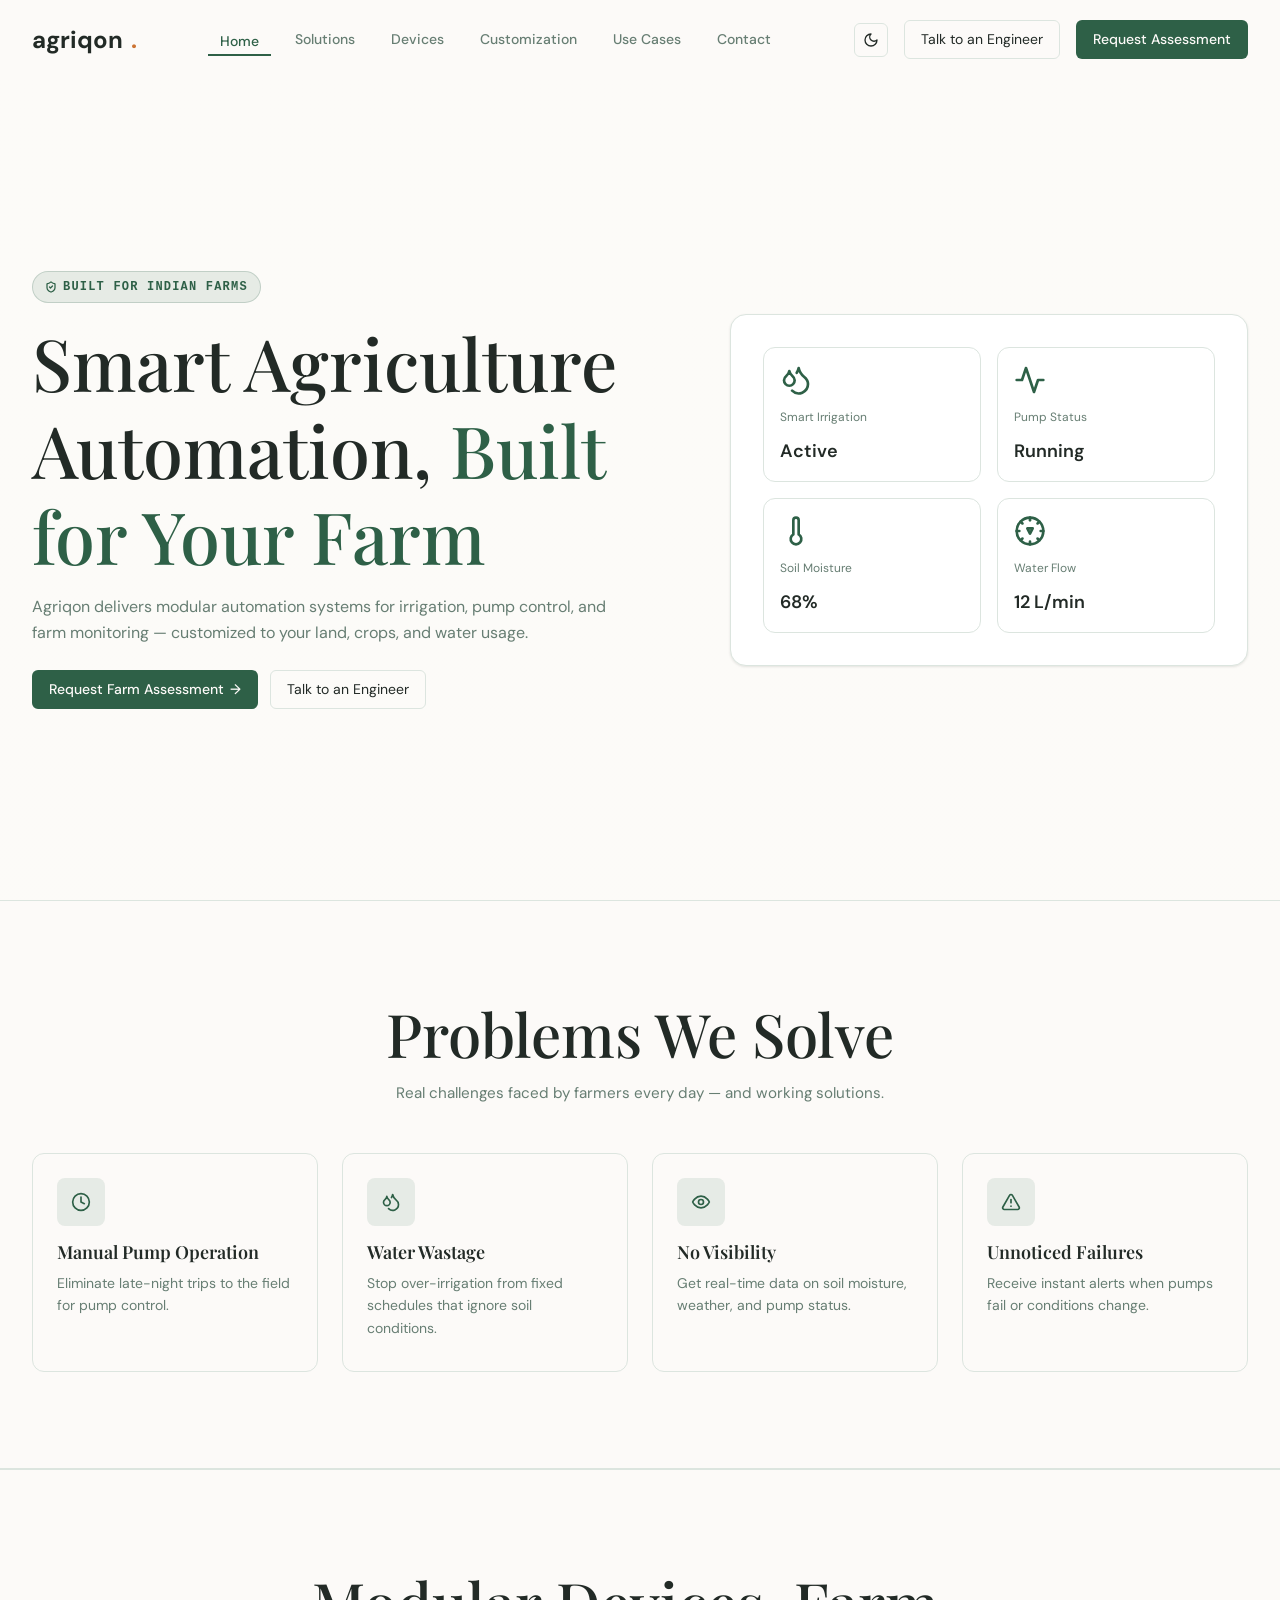
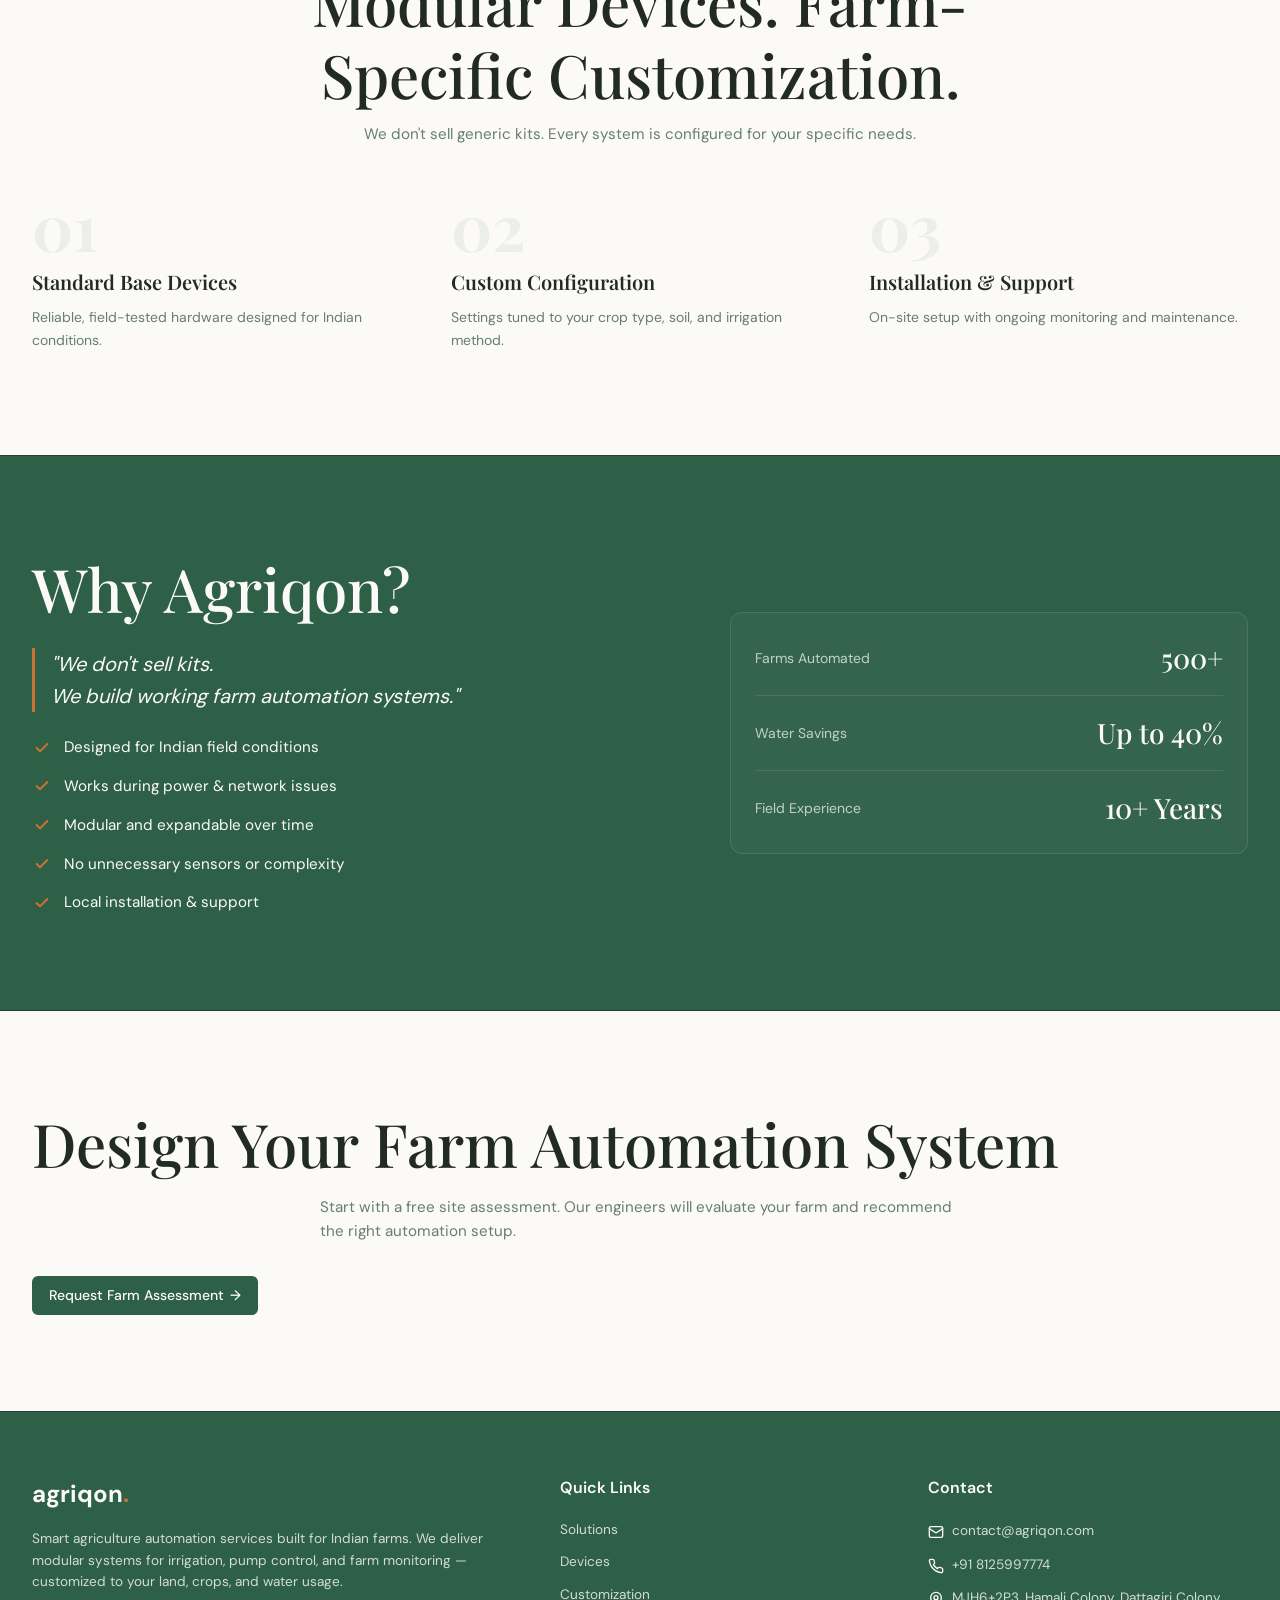
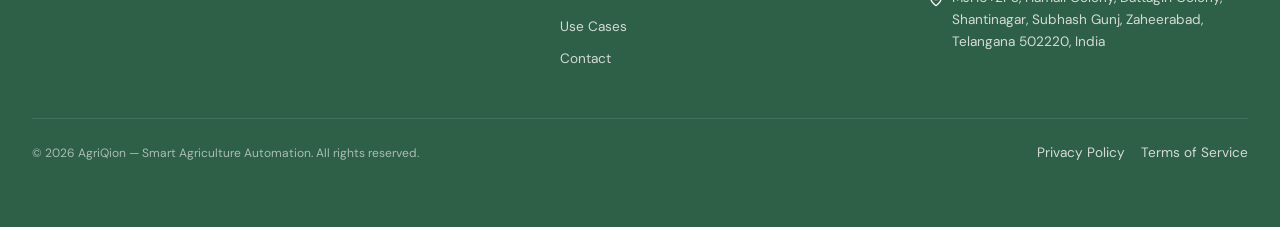
==== commit 536537b8: "seo: add Open Graph, Twitter Cards, and canonical tags to page headers" ====
--- a/index.html
+++ b/index.html
@@ -5,6 +5,25 @@
   <meta name="viewport" content="width=device-width, initial-scale=1.0">
   <title>AgriQion - Smart Agriculture Automation for Indian Farms</title>
   <meta name="description" content="AgriQion delivers modular automation systems for irrigation, pump control, and farm monitoring — customized to your land, crops, and water usage.">
+  
+  <!-- Semantic SEO Meta Tags -->
+  <link rel="canonical" href="https://www.agriqon.com/index.html">
+  
+  <!-- Open Graph / Facebook -->
+  <meta property="og:type" content="website">
+  <meta property="og:url" content="https://www.agriqon.com/index.html">
+  <meta property="og:title" content="AgriQion - Smart Agriculture Automation for Indian Farms">
+  <meta property="og:description" content="AgriQion delivers modular automation systems for irrigation, pump control, and farm monitoring — customized to your land, crops, and water usage.">
+  <meta property="og:image" content="https://www.agriqon.com/assets/medium-farm.png">
+  <meta property="og:site_name" content="AgriQion">
+
+  <!-- Twitter -->
+  <meta name="twitter:card" content="summary_large_image">
+  <meta name="twitter:url" content="https://www.agriqon.com/index.html">
+  <meta name="twitter:title" content="AgriQion - Smart Agriculture Automation for Indian Farms">
+  <meta name="twitter:description" content="AgriQion delivers modular automation systems for irrigation, pump control, and farm monitoring — customized to your land, crops, and water usage.">
+  <meta name="twitter:image" content="https://www.agriqon.com/assets/medium-farm.png">
+
   <link rel="stylesheet" href="style.css">
   <link rel="icon" href="favicon.ico" type="image/x-icon">
 </head>
@@ -101,8 +120,6 @@
 
         <!-- Live Dashboard Card Widget -->
         <div class="reveal reveal-delay-2" style="position: relative;">
-          <!-- Blurred glow behind -->
-          <div class="pointer-events-none" style="position: absolute; top: -1rem; right: -1rem; bottom: -1rem; left: -1rem; background: linear-gradient(to right, hsl(var(--primary)/0.15), hsl(var(--accent)/0.15)); border-radius: 1.5rem; filter: blur(40px); z-index: 0;"></div>
           
           <div style="position: relative; background-color: hsl(var(--card)); border-radius: 1rem; border: 1px solid hsl(var(--border)); padding: 32px; z-index: 1; box-shadow: var(--badge-shadow);">
             <div style="display: grid; grid-template-columns: repeat(2, 1fr); gap: 16px;">
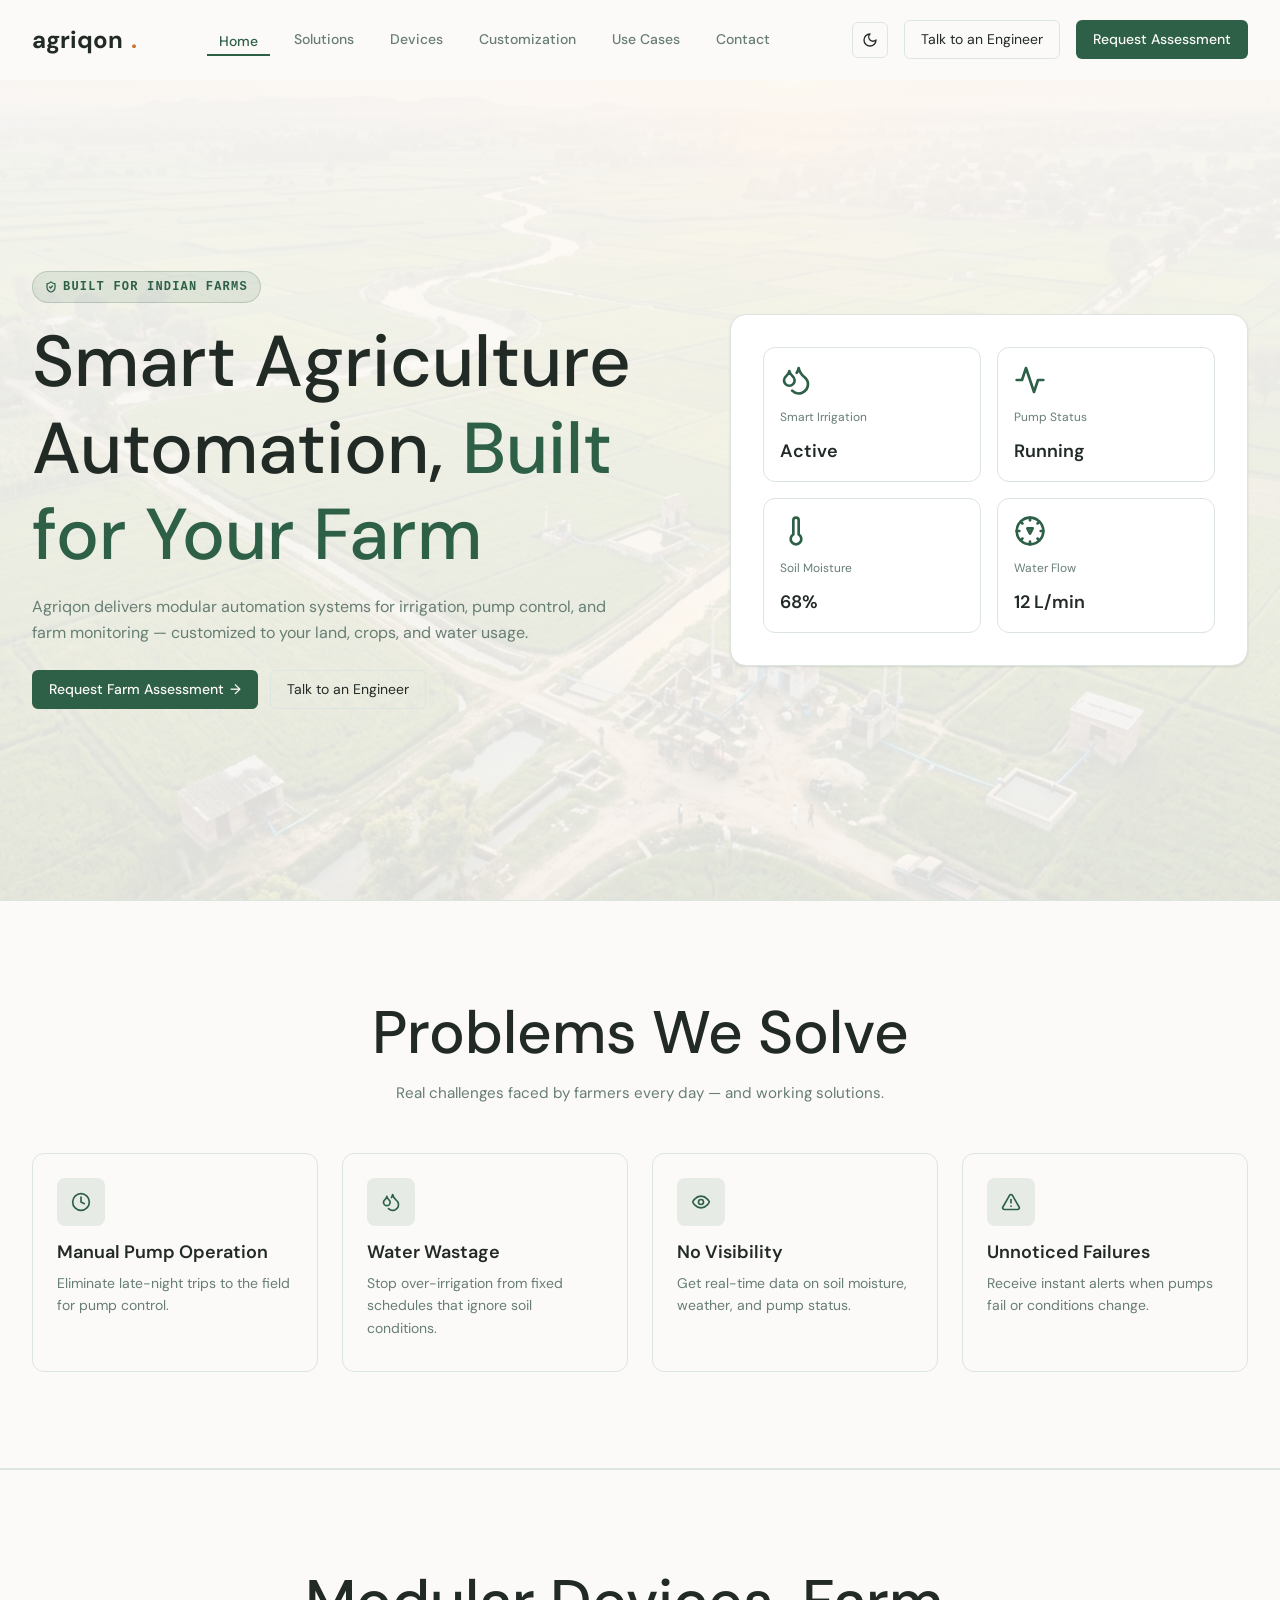
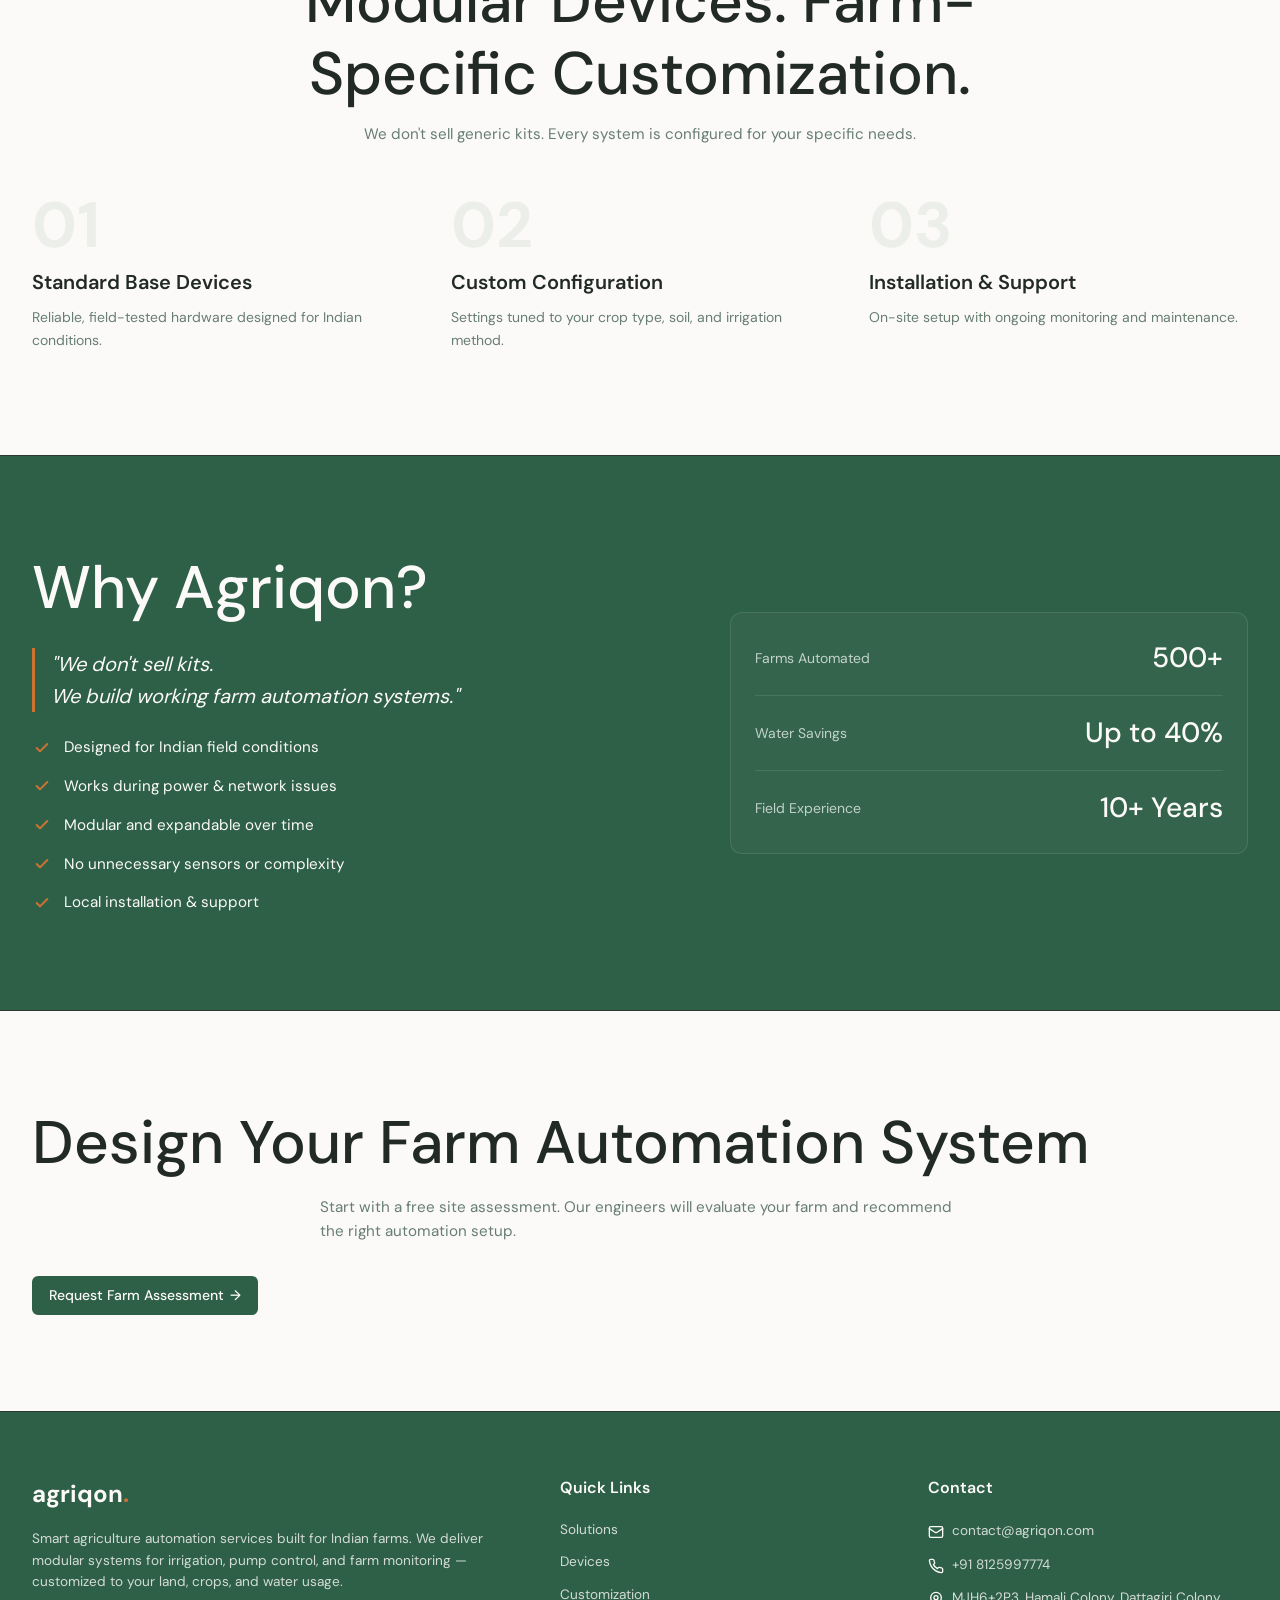
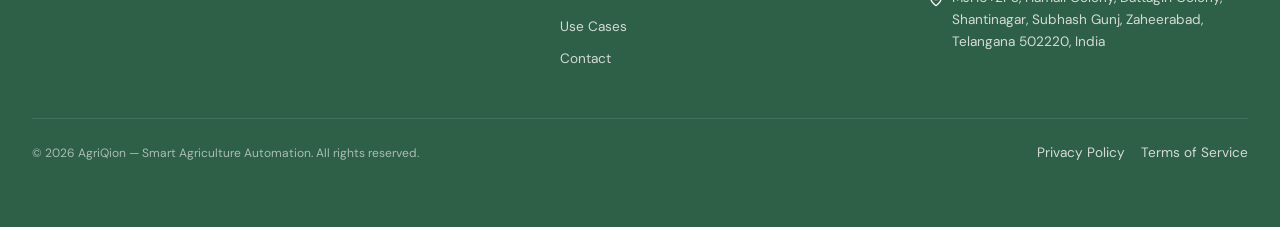
==== commit 8f19923c: "feat: implement asset content hashing script and update html links for cache busting" ====
--- a/index.html
+++ b/index.html
@@ -24,7 +24,7 @@
   <meta name="twitter:description" content="AgriQion delivers modular automation systems for irrigation, pump control, and farm monitoring — customized to your land, crops, and water usage.">
   <meta name="twitter:image" content="https://www.agriqon.com/assets/medium-farm.png">
 
-  <link rel="stylesheet" href="style.css">
+  <link rel="stylesheet" href="style.2499a995.css">
   <link rel="icon" href="favicon.ico" type="image/x-icon">
 </head>
 <body>
@@ -356,6 +356,6 @@
     </div>
   </footer>
 
-  <script src="script.js"></script>
+  <script src="script.19772925.js"></script>
 </body>
 </html>
--- a/style.2499a995.css
+++ b/style.2499a995.css
@@ -0,0 +1,2321 @@
+/* style.css — AgriQion Design System CSS */
+
+
+/* 1. Fonts Setup */
+@font-face {
+  font-family: 'DM Sans';
+  src: url('fonts/DMSans-Regular.ttf') format('truetype');
+  font-weight: 400;
+  font-style: normal;
+}
+@font-face {
+  font-family: 'DM Sans';
+  src: url('fonts/DMSans-Medium.ttf') format('truetype');
+  font-weight: 500;
+  font-style: normal;
+}
+@font-face {
+  font-family: 'DM Sans';
+  src: url('fonts/DMSans-SemiBold.ttf') format('truetype');
+  font-weight: 600;
+  font-style: normal;
+}
+@font-face {
+  font-family: 'DM Sans';
+  src: url('fonts/DMSans-Bold.ttf') format('truetype');
+  font-weight: 700;
+  font-style: normal;
+}
+@font-face {
+  font-family: 'CameraPlainVariable';
+  src: url('fonts/CameraPlainVariable-100.woff2') format('woff2');
+  font-weight: 100;
+}
+
+/* 2. Color Variables (Tokens) */
+:root {
+  /* HSL mappings from design system */
+  --background: 40 33% 98%; /* Warm white #fcfbf8 */
+  --foreground: 150 10% 15%; /* Deep dark green #222a26 */
+  --card: 0 0% 100%; /* Pure white */
+  --card-foreground: 150 10% 15%;
+  --popover: 0 0% 100%;
+  --popover-foreground: 150 10% 15%;
+  
+  --primary: 150 35% 28%; /* Success / Brand color #2e6047 */
+  --primary-foreground: 40 33% 98%;
+  
+  --secondary: 140 20% 94%; /* Surface secondary light green #eef1ef */
+  --secondary-foreground: 150 35% 28%;
+  
+  --muted: 40 20% 94%; /* Warm grey surface #f3f1ed */
+  --muted-foreground: 150 10% 45%; /* Text muted #677e73 */
+  
+  --accent: 25 60% 50%; /* CTA Orange #cc7333 */
+  --accent-foreground: 40 33% 98%;
+  
+  --destructive: 0 84% 60%;
+  --destructive-foreground: 40 33% 98%;
+  
+  --border: 140 15% 88%; /* Light border #dce5df */
+  --input: 140 15% 88%;
+  --ring: 150 35% 28%;
+  
+  --sidebar-background: 0 0% 98%;
+  --sidebar-foreground: 240 5.3% 26.1%;
+  --sidebar-primary: 240 5.9% 10%;
+  
+  /* Additional core tokens */
+  --text-primary: #222a26;
+  --surface: #f3f1ed;
+  --border-dark: #2b3b33;
+  --text-muted: #8fa396;
+  
+  /* Shadows */
+  --badge-shadow: 0 1px 3px rgba(34, 42, 38, 0.08), 0 1px 2px rgba(34, 42, 38, 0.04);
+  --floating-shadow: rgba(0, 0, 0, 0.88) 0px 0px 0px 1px, rgba(0, 0, 0, 0.04) 0px 1px 0px 0px, rgba(0, 0, 0, 0.08) 0px 2px 2px -1px, rgba(0, 0, 0, 0.08) 0px 4px 4px -2px, rgba(0, 0, 0, 0.08) 0px 8px 8px -4px, rgba(0, 0, 0, 0.08) 0px 16px 16px -8px;
+}
+
+/* Dark Mode Overrides */
+html.dark, [data-theme="dark"] {
+  --background: 150 15% 8%; /* Dark background */
+  --foreground: 40 33% 95%; /* Off-white text */
+  --card: 150 15% 12%;
+  --card-foreground: 40 33% 95%;
+  --popover: 150 15% 12%;
+  --popover-foreground: 40 33% 95%;
+  
+  --primary: 145 40% 50%;
+  --primary-foreground: 150 15% 8%;
+  
+  --secondary: 150 15% 18%;
+  --secondary-foreground: 40 33% 95%;
+  
+  --muted: 150 15% 18%;
+  --muted-foreground: 140 10% 60%;
+  
+  --accent: 25 55% 55%;
+  --accent-foreground: 150 15% 8%;
+  
+  --destructive: 0 62% 50%;
+  --destructive-foreground: 40 33% 95%;
+  
+  --border: 150 15% 20%;
+  --input: 150 15% 20%;
+  --ring: 145 40% 50%;
+  
+  --sidebar-background: 240 5.9% 10%;
+  
+  --text-primary: #f5f3ef;
+  --surface: #1e2522;
+  --border-dark: #3c4d43;
+  --text-muted: #8fa396;
+  
+  --badge-shadow: 0 1px 3px rgba(0, 0, 0, 0.4), 0 4px 6px rgba(0, 0, 0, 0.2);
+}
+
+/* 3. Base Layout reset */
+* {
+  box-sizing: border-box;
+  margin: 0;
+  padding: 0;
+}
+
+body {
+  background-color: hsl(var(--background));
+  color: hsl(var(--foreground));
+  font-family: 'DM Sans', -apple-system, BlinkMacSystemFont, "Segoe UI", Roboto, sans-serif;
+  font-size: 0.875rem;
+  line-height: 1.5;
+  -webkit-font-smoothing: antialiased;
+  overflow-x: hidden;
+}
+
+/* Base Spacing grid units (multiples of 4px) */
+/* Container rules */
+.container {
+  max-width: 80rem;
+  margin: 0 auto;
+  padding: 0 16px;
+  width: 100%;
+}
+
+@media (min-width: 640px) { .container { padding: 0 24px; } }
+@media (min-width: 1024px) { .container { padding: 0 32px; } }
+
+/* Headers Hierarchy - Playfair Display for headings */
+h1, h2, h3, h4, h5, h6, .font-heading {
+  font-family: 'DM Sans', sans-serif;
+  font-weight: 500;
+  line-height: 1.2;
+  color: hsl(var(--foreground));
+}
+
+h1 {
+  font-size: 3rem; /* default mobile */
+}
+
+@media (min-width: 768px) {
+  h1 { font-size: 3.75rem; }
+}
+@media (min-width: 1024px) {
+  h1 { font-size: 4.5rem; }
+}
+
+h2 {
+  font-size: 2.25rem;
+}
+@media (min-width: 768px) {
+  h2 { font-size: 3rem; }
+}
+@media (min-width: 1024px) {
+  h2 { font-size: 3.75rem; }
+}
+
+h3 {
+  font-size: 1.75rem;
+}
+@media (min-width: 768px) {
+  h3 { font-size: 2.25rem; }
+}
+@media (min-width: 1024px) {
+  h3 { font-size: 3rem; }
+}
+
+p {
+  margin-bottom: 8px;
+}
+
+.text-primary {
+  color: hsl(var(--primary)) !important;
+}
+
+.text-accent {
+  color: hsl(var(--accent)) !important;
+}
+
+/* 4. Component Styles */
+
+/* Primary Button */
+.btn-primary {
+  display: inline-flex;
+  align-items: center;
+  justify-content: center;
+  background-color: hsl(var(--primary));
+  color: hsl(var(--primary-foreground));
+  border-radius: 6px;
+  padding: 8px 16px;
+  font-weight: 500;
+  font-family: 'DM Sans', sans-serif;
+  font-size: 0.875rem;
+  text-decoration: none;
+  border: 1px solid transparent;
+  cursor: pointer;
+  transition: opacity 150ms ease, transform 0.1s ease;
+}
+
+.btn-primary:hover {
+  opacity: 0.95;
+  background-color: hsl(var(--primary) / 0.9);
+}
+
+.btn-primary:focus {
+  outline: hsl(var(--primary)) solid 2px;
+}
+
+/* Accent Button (Orange CTA) */
+.btn-accent {
+  display: inline-flex;
+  align-items: center;
+  justify-content: center;
+  background-color: hsl(var(--accent));
+  color: hsl(var(--accent-foreground));
+  border-radius: 6px;
+  padding: 8px 16px;
+  font-weight: 500;
+  font-family: 'DM Sans', sans-serif;
+  font-size: 0.875rem;
+  text-decoration: none;
+  border: 1px solid transparent;
+  cursor: pointer;
+  transition: opacity 150ms ease, transform 0.1s ease;
+}
+
+.btn-accent:hover {
+  opacity: 0.9;
+}
+
+.btn-accent:focus {
+  outline: hsl(var(--accent)) solid 2px;
+}
+
+/* Ghost Button */
+.btn-ghost {
+  display: inline-flex;
+  align-items: center;
+  justify-content: center;
+  background-color: transparent;
+  border: 1px solid hsl(var(--border));
+  color: hsl(var(--foreground));
+  border-radius: 6px;
+  padding: 8px 16px;
+  font-weight: 400;
+  font-family: 'DM Sans', sans-serif;
+  font-size: 0.875rem;
+  text-decoration: none;
+  cursor: pointer;
+  transition: background-color 0.2s, color 0.2s, transform 0.1s;
+}
+
+.btn-ghost:hover {
+  background-color: rgba(34, 42, 38, 0.04);
+  color: hsl(var(--foreground));
+}
+
+html.dark .btn-ghost:hover, [data-theme="dark"] .btn-ghost:hover {
+  background-color: rgba(255, 255, 255, 0.04);
+}
+
+.btn-ghost:focus {
+  outline: rgb(16, 16, 16) auto 1px;
+}
+
+/* Cards */
+.card {
+  background-color: hsl(var(--muted));
+  border: 1px solid var(--border-dark);
+  border-radius: 6px;
+  padding: 16px;
+  box-shadow: var(--badge-shadow);
+  transition: transform 0.4s, opacity 0.4s, box-shadow 0.2s, border-color 0.2s;
+}
+
+.card:hover {
+  box-shadow: var(--badge-shadow);
+}
+
+/* Navigation System */
+.nav-header {
+  position: fixed;
+  top: 0;
+  left: 0;
+  right: 0;
+  z-index: 50;
+  padding: 20px 0;
+  transition: background-color 0.3s ease, border-color 0.3s ease, padding 0.3s ease;
+  border-bottom: 1px solid transparent;
+}
+
+.nav-header.scrolled {
+  background-color: hsl(var(--background) / 0.9);
+  border-bottom-color: hsl(var(--border));
+  padding: 12px 0;
+  backdrop-filter: none; /* Anti-pattern rule: No blur or backdrop-blur effects */
+}
+
+.nav-container {
+  display: flex;
+  align-items: center;
+  justify-content: space-between;
+}
+
+.logo-link {
+  font-family: 'DM Sans', sans-serif;
+  font-size: 1.5rem;
+  font-weight: 700;
+  color: hsl(var(--foreground));
+  text-decoration: none;
+  display: flex;
+  align-items: center;
+  gap: 8px;
+}
+
+.logo-dot {
+  color: hsl(var(--accent));
+}
+
+.nav-menu {
+  display: none;
+  align-items: center;
+  gap: 12px;
+}
+
+@media (min-width: 1024px) {
+  .nav-menu {
+    display: flex;
+  }
+}
+
+.nav-link {
+  color: hsl(var(--muted-foreground));
+  text-decoration: none;
+  font-family: 'DM Sans', sans-serif;
+  font-size: 0.875rem;
+  font-weight: 500;
+  padding: 8px 12px;
+  border-radius: 6px;
+  position: relative;
+  transition: color 0.2s cubic-bezier(0.4, 0, 0.2, 1), background-color 0.2s cubic-bezier(0.4, 0, 0.2, 1);
+}
+
+.nav-link:hover {
+  color: hsl(var(--foreground));
+}
+
+.nav-link.active {
+  color: hsl(var(--primary));
+  border-bottom: 2px solid hsl(var(--primary));
+  border-radius: 0;
+  padding-bottom: 2px;
+}
+
+.nav-actions {
+  display: flex;
+  align-items: center;
+  gap: 16px;
+}
+
+/* Mobile Nav Toggle */
+.mobile-nav-toggle {
+  display: block;
+  background: none;
+  border: none;
+  cursor: pointer;
+  color: hsl(var(--foreground));
+  padding: 4px;
+}
+
+@media (min-width: 1024px) {
+  .mobile-nav-toggle {
+    display: none;
+  }
+}
+
+/* Mobile Nav Drawer */
+.mobile-nav-drawer {
+  position: fixed;
+  top: 0;
+  right: -100%;
+  bottom: 0;
+  width: 280px;
+  background-color: hsl(var(--background));
+  border-left: 1px solid hsl(var(--border));
+  z-index: 100;
+  padding: 32px 24px;
+  display: flex;
+  flex-direction: column;
+  gap: 24px;
+  box-shadow: var(--floating-shadow);
+  transition: right 0.3s cubic-bezier(0.4, 0, 0.2, 1);
+}
+
+.mobile-nav-drawer.open {
+  right: 0;
+}
+
+.mobile-nav-overlay {
+  position: fixed;
+  top: 0;
+  left: 0;
+  right: 0;
+  bottom: 0;
+  background-color: rgba(0, 0, 0, 0.6);
+  z-index: 99;
+  opacity: 0;
+  pointer-events: none;
+  transition: opacity 0.3s ease;
+}
+
+.mobile-nav-overlay.open {
+  opacity: 1;
+  pointer-events: auto;
+}
+
+.mobile-nav-menu {
+  display: flex;
+  flex-direction: column;
+  gap: 16px;
+}
+
+/* Input Fields */
+.input {
+  background-color: hsl(var(--card));
+  border: 1px solid var(--border-dark);
+  border-radius: 6px;
+  padding: 8px 12px;
+  color: hsl(var(--foreground));
+  font-family: 'SFMono-Regular', monospace;
+  font-size: 14px;
+  width: 100%;
+  transition: border-color 0.2s, outline 0.2s;
+}
+
+.input:focus {
+  border-color: hsl(var(--accent));
+  outline: none;
+}
+
+/* Badges */
+.badge {
+  display: inline-flex;
+  align-items: center;
+  padding: 4px 8px;
+  border-radius: 9999px;
+  font-size: 12px;
+  font-weight: 500;
+  background-color: hsl(var(--muted));
+  color: hsl(var(--muted-foreground));
+  border: 1px solid hsl(var(--border));
+}
+
+/* Tables */
+.table-wrapper {
+  width: 100%;
+  overflow-x: auto;
+  border: 1px solid var(--border-dark);
+  border-radius: 6px;
+}
+
+.table {
+  width: 100%;
+  border-collapse: collapse;
+}
+
+.table th {
+  text-align: left;
+  padding: 12px 16px;
+  font-weight: 600;
+  font-size: 12px;
+  color: hsl(var(--muted-foreground));
+  text-transform: uppercase;
+  letter-spacing: 0.05em;
+  border-bottom: 1px solid var(--border-dark);
+  background-color: hsl(var(--secondary));
+}
+
+.table td {
+  padding: 12px 16px;
+  border-bottom: 1px solid var(--border-dark);
+  color: hsl(var(--foreground));
+}
+
+.table tr:last-child td {
+  border-bottom: none;
+}
+
+/* Form Groups */
+.form-group {
+  margin-bottom: 16px;
+  display: flex;
+  flex-direction: column;
+  gap: 6px;
+}
+
+.form-group label {
+  color: hsl(var(--muted-foreground));
+  font-size: 12px;
+  font-weight: 500;
+}
+
+.theme-toggle-btn {
+  display: inline-flex !important;
+  align-items: center;
+  justify-content: center;
+  width: 36px;
+  height: 36px;
+  border-radius: 6px;
+  border: 1px solid hsl(var(--border));
+  background-color: transparent;
+  color: hsl(var(--foreground));
+  cursor: pointer;
+  transition: background-color 0.2s, border-color 0.2s;
+}
+
+.theme-toggle-btn:hover {
+  background-color: hsl(var(--secondary));
+}
+
+.theme-toggle-btn svg {
+  width: 16px;
+  height: 16px;
+}
+
+.theme-toggle-btn .sun-icon {
+  display: none;
+}
+
+html.dark .theme-toggle-btn .sun-icon, [data-theme="dark"] .theme-toggle-btn .sun-icon {
+  display: block;
+}
+
+html.dark .theme-toggle-btn .moon-icon, [data-theme="dark"] .theme-toggle-btn .moon-icon {
+  display: none;
+}
+
+/* 6. Animations */
+@keyframes enter {
+  0% {
+    opacity: 0;
+    transform: translateY(10px);
+  }
+  100% {
+    opacity: 1;
+    transform: translateY(0);
+  }
+}
+
+@keyframes exit {
+  0% {
+    opacity: 1;
+    transform: translateY(0);
+  }
+  100% {
+    opacity: 0;
+    transform: translateY(-10px);
+  }
+}
+
+@keyframes bounce {
+  0%, 100% {
+    transform: translateY(-25%);
+    animation-timing-function: cubic-bezier(0.8, 0, 1, 1);
+  }
+  50% {
+    transform: none;
+    animation-timing-function: cubic-bezier(0, 0, 0.2, 1);
+  }
+}
+
+@keyframes pulse {
+  50% {
+    opacity: 0.5;
+  }
+}
+
+@keyframes spin {
+  100% {
+    transform: rotate(360deg);
+  }
+}
+
+.animate-bounce {
+  animation: bounce 1s infinite;
+}
+
+.animate-pulse {
+  animation: pulse 2s cubic-bezier(0.4, 0, 0.6, 1) infinite;
+}
+
+.animate-spin {
+  animation: spin 1s linear infinite;
+}
+
+/* Scroll Journey Reveals */
+.reveal {
+  opacity: 0;
+  transform: translateY(30px);
+  transition: opacity 0.5s cubic-bezier(0.4, 0, 0.2, 1),
+              transform 0.5s cubic-bezier(0.4, 0, 0.2, 1);
+}
+
+.reveal.visible {
+  opacity: 1;
+  transform: translateY(0);
+}
+
+/* Stagger delays */
+.reveal-delay-1 { transition-delay: 0.1s; }
+.reveal-delay-2 { transition-delay: 0.2s; }
+.reveal-delay-3 { transition-delay: 0.3s; }
+.reveal-delay-4 { transition-delay: 0.4s; }
+
+/* 7. Structural Custom Elements */
+.main-content {
+  flex: 1;
+  padding-top: 80px;
+}
+
+.section-padding {
+  padding: 64px 0;
+}
+
+@media (min-width: 1024px) {
+  .section-padding {
+    padding: 96px 0;
+  }
+}
+
+/* Hero Section Layout */
+.hero-section {
+  position: relative;
+  min-height: calc(100vh - 80px);
+  display: flex;
+  align-items: center;
+  padding: 48px 0;
+}
+
+.hero-grid {
+  display: grid;
+  grid-template-columns: 1fr;
+  gap: 32px;
+  align-items: center;
+}
+
+@media (min-width: 1024px) {
+  .hero-grid {
+    grid-template-columns: 1.1fr 0.9fr;
+    gap: 64px;
+  }
+}
+
+.hero-badge {
+  background-color: hsl(var(--primary) / 0.1);
+  color: hsl(var(--primary));
+  font-family: 'SFMono-Regular', monospace;
+  font-size: 0.75rem;
+  font-weight: 600;
+  text-transform: uppercase;
+  letter-spacing: 0.1em;
+  padding: 6px 12px;
+  border-radius: 9999px;
+  border: 1px solid hsl(var(--primary) / 0.2);
+  display: inline-flex;
+  align-items: center;
+  gap: 6px;
+  margin-bottom: 16px;
+}
+
+.hero-title {
+  margin-bottom: 16px;
+  color: hsl(var(--foreground));
+}
+
+.hero-description {
+  font-size: 1rem;
+  color: hsl(var(--muted-foreground));
+  margin-bottom: 24px;
+  max-width: 600px;
+  line-height: 1.6;
+}
+
+.hero-actions {
+  display: flex;
+  flex-wrap: wrap;
+  gap: 12px;
+}
+
+/* Grid helper utilities */
+.grid-2 {
+  display: grid;
+  grid-template-columns: 1fr;
+  gap: 24px;
+}
+
+@media (min-width: 768px) {
+  .grid-2 {
+    grid-template-columns: repeat(2, 1fr);
+  }
+}
+
+.grid-3 {
+  display: grid;
+  grid-template-columns: 1fr;
+  gap: 24px;
+}
+
+@media (min-width: 768px) {
+  .grid-3 {
+    grid-template-columns: repeat(2, 1fr);
+  }
+}
+
+@media (min-width: 1024px) {
+  .grid-3 {
+    grid-template-columns: repeat(3, 1fr);
+    gap: 32px;
+  }
+}
+
+.grid-4 {
+  display: grid;
+  grid-template-columns: 1fr;
+  gap: 24px;
+}
+
+@media (min-width: 640px) {
+  .grid-4 {
+    grid-template-columns: repeat(2, 1fr);
+  }
+}
+
+@media (min-width: 1024px) {
+  .grid-4 {
+    grid-template-columns: repeat(4, 1fr);
+  }
+}
+
+/* Section Header */
+.section-header {
+  text-align: center;
+  margin-bottom: 48px;
+  max-width: 720px;
+  margin-left: auto;
+  margin-right: auto;
+}
+
+.section-subtitle {
+  color: hsl(var(--accent));
+  font-family: 'SFMono-Regular', monospace;
+  text-transform: uppercase;
+  letter-spacing: 0.1em;
+  font-size: 0.75rem;
+  font-weight: 600;
+  margin-bottom: 8px;
+  display: block;
+}
+
+.section-title {
+  margin-bottom: 12px;
+}
+
+.section-description {
+  color: hsl(var(--muted-foreground));
+  font-size: 0.95rem;
+  line-height: 1.6;
+}
+
+/* Interactive Dashboard Card Styles */
+.dashboard-card {
+  position: relative;
+  background-color: hsl(var(--card));
+  border: 1px solid var(--border-dark);
+  border-radius: 24px; /* Matches 1.5rem radius option */
+  padding: 24px;
+  box-shadow: var(--badge-shadow);
+  display: flex;
+  flex-direction: column;
+  gap: 20px;
+}
+
+.dashboard-gradient-bg {
+  position: absolute;
+  inset: -12px;
+  background: linear-gradient(135deg, hsl(var(--primary) / 0.08), hsl(var(--accent) / 0.08));
+  border-radius: 32px;
+  z-index: -1;
+  pointer-events: none;
+}
+
+.dashboard-header {
+  display: flex;
+  align-items: center;
+  justify-content: space-between;
+  border-bottom: 1px solid hsl(var(--border));
+  padding-bottom: 16px;
+}
+
+.dashboard-title-container {
+  display: flex;
+  flex-direction: column;
+}
+
+.dashboard-tag {
+  font-family: 'SFMono-Regular', monospace;
+  font-size: 0.75rem;
+  color: hsl(var(--muted-foreground));
+  text-transform: uppercase;
+}
+
+.dashboard-title {
+  font-size: 1.25rem;
+  font-weight: 600;
+}
+
+.dashboard-status {
+  display: inline-flex;
+  align-items: center;
+  gap: 6px;
+  background-color: hsl(var(--primary) / 0.1);
+  color: hsl(var(--primary));
+  padding: 4px 10px;
+  border-radius: 9999px;
+  font-size: 0.75rem;
+  font-weight: 600;
+}
+
+.status-dot {
+  width: 6px;
+  height: 6px;
+  border-radius: 50%;
+  background-color: currentColor;
+}
+
+.dashboard-grid {
+  display: grid;
+  grid-template-columns: repeat(2, 1fr);
+  gap: 16px;
+}
+
+.dashboard-widget {
+  background-color: hsl(var(--muted));
+  border: 1px solid hsl(var(--border));
+  border-radius: 12px;
+  padding: 12px;
+  display: flex;
+  flex-direction: column;
+  gap: 4px;
+}
+
+.widget-label {
+  font-size: 0.75rem;
+  color: hsl(var(--muted-foreground));
+  text-transform: uppercase;
+}
+
+.widget-value {
+  font-size: 1.5rem;
+  font-weight: 700;
+  font-family: 'DM Sans', sans-serif;
+  color: hsl(var(--foreground));
+}
+
+.widget-subtext {
+  font-size: 0.75rem;
+  color: hsl(var(--muted-foreground));
+}
+
+/* Circular moisture progress indicator */
+.moisture-circle-container {
+  display: flex;
+  align-items: center;
+  gap: 12px;
+}
+
+.moisture-circle {
+  position: relative;
+  width: 50px;
+  height: 50px;
+}
+
+.moisture-circle svg {
+  transform: rotate(-90deg);
+  width: 50px;
+  height: 50px;
+}
+
+.moisture-circle circle {
+  fill: none;
+  stroke-width: 4;
+}
+
+.moisture-circle .bg-circle {
+  stroke: hsl(var(--border));
+}
+
+.moisture-circle .val-circle {
+  stroke: hsl(var(--primary));
+  stroke-dasharray: 126;
+  stroke-dashoffset: calc(126 - (126 * var(--moisture-val, 32)) / 100);
+  transition: stroke-dashoffset 0.5s ease-out;
+}
+
+/* Pump control button in dashboard */
+.pump-control-btn {
+  width: 100%;
+  padding: 12px;
+  border-radius: 12px;
+  background-color: hsl(var(--accent));
+  color: hsl(var(--accent-foreground));
+  border: none;
+  font-family: 'DM Sans', sans-serif;
+  font-weight: 600;
+  font-size: 0.9rem;
+  cursor: pointer;
+  display: flex;
+  align-items: center;
+  justify-content: center;
+  gap: 8px;
+  transition: background-color 0.2s, transform 0.1s;
+}
+
+.pump-control-btn.running {
+  background-color: hsl(var(--primary));
+}
+
+.pump-control-btn:hover {
+  opacity: 0.95;
+}
+
+/* Feature Cards */
+.feature-card {
+  background-color: hsl(var(--background));
+  border: 1px solid hsl(var(--border));
+  border-radius: 12px;
+  padding: 24px;
+  position: relative;
+  overflow: hidden;
+  transition: transform 0.3s ease, border-color 0.3s ease, box-shadow 0.3s ease;
+}
+
+.feature-card:hover {
+  border-color: hsl(var(--primary) / 0.3);
+  transform: translateY(-4px);
+  box-shadow: var(--badge-shadow);
+}
+
+.feature-num {
+  position: absolute;
+  top: -8px;
+  left: 12px;
+  font-size: 4rem;
+  font-family: 'DM Sans', sans-serif;
+  font-weight: 700;
+  color: hsl(var(--primary) / 0.08);
+  line-height: 1;
+}
+
+.feature-icon-wrapper {
+  width: 48px;
+  height: 48px;
+  border-radius: 8px;
+  background-color: hsl(var(--primary) / 0.1);
+  color: hsl(var(--primary));
+  display: flex;
+  align-items: center;
+  justify-content: center;
+  margin-bottom: 16px;
+  transition: background-color 0.2s;
+}
+
+.feature-card:hover .feature-icon-wrapper {
+  background-color: hsl(var(--primary) / 0.2);
+}
+
+.feature-title {
+  font-size: 1.125rem;
+  font-weight: 600;
+  margin-bottom: 8px;
+}
+
+.feature-desc {
+  color: hsl(var(--muted-foreground));
+  font-size: 0.875rem;
+  line-height: 1.6;
+}
+
+/* Form card styling */
+.cta-card {
+  background-color: hsl(var(--muted));
+  border: 1px solid var(--border-dark);
+  border-radius: 16px;
+  padding: 32px;
+  margin-top: 48px;
+  display: grid;
+  grid-template-columns: 1fr;
+  gap: 32px;
+}
+
+@media (min-width: 1024px) {
+  .cta-card {
+    grid-template-columns: 1.1fr 0.9fr;
+    align-items: center;
+  }
+}
+
+.cta-text-content {
+  display: flex;
+  flex-direction: column;
+  gap: 12px;
+}
+
+.cta-bullets {
+  list-style: none;
+  display: flex;
+  flex-direction: column;
+  gap: 8px;
+  margin-top: 8px;
+}
+
+.cta-bullet-item {
+  display: flex;
+  align-items: center;
+  gap: 8px;
+  color: hsl(var(--foreground));
+}
+
+.cta-bullet-icon {
+  color: hsl(var(--primary));
+  flex-shrink: 0;
+}
+
+/* Footer Styles */
+.site-footer {
+  background-color: hsl(var(--primary));
+  color: hsl(var(--primary-foreground));
+  padding: 64px 0;
+  border-top: 1px solid var(--border-dark);
+}
+
+.footer-grid {
+  display: grid;
+  grid-template-columns: 1fr;
+  gap: 32px;
+}
+
+@media (min-width: 768px) {
+  .footer-grid {
+    grid-template-columns: 1.5fr 1fr 1fr;
+    gap: 48px;
+  }
+}
+
+.footer-brand {
+  display: flex;
+  flex-direction: column;
+  gap: 16px;
+}
+
+.footer-logo {
+  font-family: 'DM Sans', sans-serif;
+  font-size: 1.5rem;
+  font-weight: 700;
+  color: hsl(var(--primary-foreground));
+  text-decoration: none;
+}
+
+.footer-desc {
+  font-size: 0.85rem;
+  color: hsl(var(--primary-foreground) / 0.8);
+  line-height: 1.6;
+}
+
+.footer-nav {
+  display: flex;
+  flex-direction: column;
+  gap: 12px;
+}
+
+.footer-title {
+  font-family: 'DM Sans', sans-serif;
+  font-size: 1rem;
+  font-weight: 600;
+  color: hsl(var(--primary-foreground));
+  margin-bottom: 8px;
+}
+
+.footer-link {
+  color: hsl(var(--primary-foreground) / 0.8);
+  text-decoration: none;
+  font-size: 0.85rem;
+  transition: color 0.15s;
+}
+
+.footer-link:hover {
+  color: hsl(var(--accent-foreground));
+}
+
+.footer-contact {
+  display: flex;
+  flex-direction: column;
+  gap: 12px;
+}
+
+.footer-contact-item {
+  display: flex;
+  align-items: flex-start;
+  gap: 8px;
+  font-size: 0.85rem;
+  color: hsl(var(--primary-foreground) / 0.8);
+  line-height: 1.6;
+}
+
+.footer-contact-icon {
+  flex-shrink: 0;
+  margin-top: 4px;
+  color: hsl(var(--accent-foreground));
+}
+
+.footer-bottom {
+  margin-top: 48px;
+  border-top: 1px solid hsl(var(--primary-foreground) / 0.1);
+  padding-top: 24px;
+  display: flex;
+  flex-direction: column;
+  gap: 16px;
+  font-size: 0.75rem;
+  color: hsl(var(--primary-foreground) / 0.6);
+}
+
+@media (min-width: 768px) {
+  .footer-bottom {
+    flex-direction: row;
+    justify-content: space-between;
+    align-items: center;
+  }
+}
+
+.footer-bottom-links {
+  display: flex;
+  gap: 16px;
+}
+
+/* Toast Notification Styles */
+.toast-container {
+  position: fixed;
+  bottom: 24px;
+  right: 24px;
+  z-index: 1000;
+  display: flex;
+  flex-direction: column;
+  gap: 12px;
+}
+
+.toast {
+  background-color: hsl(var(--card));
+  border: 1px solid var(--border-dark);
+  border-radius: 12px;
+  padding: 16px;
+  box-shadow: var(--floating-shadow);
+  display: flex;
+  align-items: flex-start;
+  gap: 12px;
+  width: 320px;
+  animation: enter 0.3s cubic-bezier(0.4, 0, 0.2, 1) forwards;
+}
+
+.toast.hiding {
+  animation: exit 0.2s cubic-bezier(0.4, 0, 0.2, 1) forwards;
+}
+
+.toast-icon {
+  color: hsl(var(--primary));
+  flex-shrink: 0;
+  margin-top: 2px;
+}
+
+.toast-content {
+  flex-grow: 1;
+}
+
+.toast-title {
+  font-weight: 600;
+  font-size: 0.875rem;
+  color: hsl(var(--foreground));
+  margin-bottom: 2px;
+}
+
+.toast-msg {
+  font-size: 0.75rem;
+  color: hsl(var(--muted-foreground));
+}
+
+.toast-close {
+  background: none;
+  border: none;
+  cursor: pointer;
+  color: hsl(var(--muted-foreground));
+}
+
+/* Modal dialog custom style */
+.modal-backdrop {
+  position: fixed;
+  top: 0;
+  left: 0;
+  right: 0;
+  bottom: 0;
+  background-color: rgba(34, 42, 38, 0.6);
+  z-index: 999;
+  display: flex;
+  align-items: center;
+  justify-content: center;
+  opacity: 0;
+  pointer-events: none;
+  transition: opacity 0.2s ease;
+}
+
+.modal-backdrop.open {
+  opacity: 1;
+  pointer-events: auto;
+}
+
+.modal {
+  background-color: hsl(var(--card));
+  border: 1px solid var(--border-dark);
+  border-radius: 16px;
+  padding: 24px;
+  max-width: 480px;
+  width: 90vw;
+  box-shadow: var(--floating-shadow);
+  transform: translateY(20px);
+  transition: transform 0.2s ease;
+  display: flex;
+  flex-direction: column;
+  gap: 16px;
+}
+
+.modal-backdrop.open .modal {
+  transform: translateY(0);
+}
+
+.modal-header {
+  display: flex;
+  align-items: center;
+  justify-content: space-between;
+}
+
+.modal-title {
+  font-size: 1.25rem;
+  font-weight: 600;
+}
+
+.modal-close {
+  background: none;
+  border: none;
+  cursor: pointer;
+  color: hsl(var(--muted-foreground));
+}
+
+.modal-body {
+  font-size: 0.875rem;
+  color: hsl(var(--muted-foreground));
+  line-height: 1.6;
+}
+
+.modal-footer {
+  display: flex;
+  justify-content: flex-end;
+  gap: 12px;
+  margin-top: 8px;
+}
+
+/* Custom styles for detail/inner layouts */
+.detail-intro-section {
+  background-color: hsl(var(--muted));
+  border-bottom: 1px solid hsl(var(--border));
+  padding: 48px 0;
+}
+
+.device-badge-tag {
+  background-color: hsl(var(--primary) / 0.1);
+  color: hsl(var(--primary));
+  font-size: 0.75rem;
+  font-weight: 600;
+  padding: 2px 8px;
+  border-radius: 4px;
+}
+
+.device-card-customizable-block {
+  margin-top: 16px;
+  border-top: 1px solid hsl(var(--border));
+  padding-top: 16px;
+  display: flex;
+  flex-direction: column;
+  gap: 8px;
+}
+
+.customizable-title {
+  font-size: 0.75rem;
+  font-weight: 600;
+  text-transform: uppercase;
+  color: hsl(var(--muted-foreground));
+  letter-spacing: 0.05em;
+}
+
+.customizable-list {
+  list-style: none;
+  display: flex;
+  flex-wrap: wrap;
+  gap: 6px;
+}
+
+.customizable-item {
+  font-size: 0.75rem;
+  background-color: hsl(var(--secondary));
+  color: hsl(var(--secondary-foreground));
+  padding: 4px 8px;
+  border-radius: 4px;
+  border: 1px solid hsl(var(--primary) / 0.1);
+}
+
+.steps-timeline {
+  display: flex;
+  flex-direction: column;
+  gap: 32px;
+  position: relative;
+  padding-left: 32px;
+  margin-top: 24px;
+}
+
+.steps-timeline::before {
+  content: '';
+  position: absolute;
+  left: 11px;
+  top: 8px;
+  bottom: 8px;
+  width: 2px;
+  background-color: var(--border-dark);
+}
+
+.step-node {
+  position: relative;
+}
+
+.step-number {
+  position: absolute;
+  left: -32px;
+  top: 0;
+  width: 24px;
+  height: 24px;
+  border-radius: 50%;
+  background-color: hsl(var(--primary));
+  color: hsl(var(--primary-foreground));
+  display: flex;
+  align-items: center;
+  justify-content: center;
+  font-family: 'DM Sans', sans-serif;
+  font-size: 0.75rem;
+  font-weight: 700;
+  border: 1px solid var(--border-dark);
+}
+
+.step-header {
+  margin-bottom: 8px;
+}
+
+.step-title {
+  font-size: 1.125rem;
+  font-weight: 600;
+  display: flex;
+  align-items: center;
+  gap: 8px;
+}
+
+.step-desc {
+  color: hsl(var(--muted-foreground));
+  line-height: 1.6;
+}
+
+.step-subitems {
+  list-style: none;
+  display: flex;
+  flex-wrap: wrap;
+  gap: 8px;
+  margin-top: 12px;
+}
+
+.step-subitem {
+  font-size: 0.75rem;
+  color: hsl(var(--muted-foreground));
+  border: 1px solid hsl(var(--border));
+  border-radius: 4px;
+  padding: 2px 6px;
+  background-color: hsl(var(--card));
+}
+
+/* 8. Contact Page & FAQ Accordion Styles */
+
+/* Form rows */
+.form-row {
+  display: grid;
+  grid-template-columns: 1fr;
+  gap: 16px;
+}
+
+@media (min-width: 640px) {
+  .form-row {
+    grid-template-columns: repeat(2, 1fr);
+  }
+}
+
+/* WhatsApp Button */
+.btn-whatsapp {
+  transition: background-color 0.2s, transform 0.1s ease, box-shadow 0.2s;
+}
+
+.btn-whatsapp:hover {
+  background-color: #20ba5a !important; /* Slightly darker green */
+  box-shadow: 0 6px 12px rgba(37, 211, 102, 0.25);
+  transform: translateY(-1px);
+}
+
+.btn-whatsapp:active {
+  transform: translateY(0);
+}
+
+/* Accordion layout */
+.faq-accordion-container {
+  width: 100%;
+}
+
+.faq-item {
+  background-color: hsl(var(--card));
+  border: 1px solid var(--border-dark);
+  border-radius: 6px;
+  overflow: hidden;
+  transition: border-color 0.2s ease, box-shadow 0.2s ease;
+}
+
+.faq-item:hover {
+  border-color: hsl(var(--accent));
+  box-shadow: var(--badge-shadow);
+}
+
+.faq-header {
+  width: 100%;
+  display: flex;
+  justify-content: space-between;
+  align-items: center;
+  padding: 16px 20px;
+  background: none;
+  border: none;
+  cursor: pointer;
+  text-align: left;
+  font-family: 'DM Sans', sans-serif;
+  font-size: 1rem;
+  font-weight: 500;
+  color: hsl(var(--foreground));
+  transition: color 0.2s ease;
+}
+
+.faq-header:hover {
+  color: hsl(var(--accent));
+}
+
+.faq-caret {
+  transition: transform 0.2s cubic-bezier(0.4, 0, 0.2, 1);
+  color: hsl(var(--muted-foreground));
+  flex-shrink: 0;
+}
+
+.faq-header:hover .faq-caret {
+  color: hsl(var(--accent));
+}
+
+/* Accordion panel */
+.faq-content {
+  max-height: 0;
+  overflow: hidden;
+  transition: max-height 0.25s cubic-bezier(0.4, 0, 0.2, 1);
+}
+
+.faq-content-inner {
+  padding: 0 20px 20px 20px;
+  color: hsl(var(--muted-foreground));
+  font-size: 0.875rem;
+  line-height: 1.6;
+}
+
+.faq-content-inner p {
+  margin-bottom: 0;
+}
+
+/* Active open states */
+.faq-item.open {
+  border-color: hsl(var(--accent));
+}
+
+.faq-item.open .faq-header {
+  color: hsl(var(--accent));
+}
+
+.faq-item.open .faq-caret {
+  transform: rotate(180deg);
+  color: hsl(var(--accent));
+}
+
+/* 9. Use Case Card Redesign Styles */
+.use-case-card {
+  background-color: hsl(var(--card));
+  border: 1px solid var(--border-dark);
+  border-radius: 12px;
+  overflow: hidden;
+  display: flex;
+  flex-direction: column;
+  margin-bottom: 32px;
+  box-shadow: var(--badge-shadow);
+  transition: transform 0.4s ease, box-shadow 0.2s ease;
+}
+
+.use-case-card:hover {
+  box-shadow: var(--floating-shadow);
+  transform: translateY(-2px);
+}
+
+.use-case-banner {
+  position: relative;
+  width: 100%;
+  height: 220px;
+  overflow: hidden;
+  border-bottom: 1px solid var(--border-dark);
+}
+
+.use-case-banner img {
+  width: 100%;
+  height: 100%;
+  object-fit: cover;
+  transition: transform 0.8s ease;
+}
+
+.use-case-card:hover .use-case-banner img {
+  transform: scale(1.02);
+}
+
+.use-case-badge {
+  position: absolute;
+  bottom: 16px;
+  left: 16px;
+  background-color: #ffffff;
+  color: #cc7333;
+  border: 1px solid #cc7333;
+  border-radius: 9999px;
+  padding: 4px 12px;
+  font-size: 0.75rem;
+  font-weight: 500;
+  font-family: 'DM Sans', sans-serif;
+  box-shadow: 0 2px 4px rgba(0,0,0,0.06);
+}
+
+html.dark .use-case-badge {
+  background-color: #1e2522;
+  color: #cb824d;
+  border-color: #cb824d;
+}
+
+.use-case-content-grid {
+  display: grid;
+  grid-template-columns: 1fr;
+  padding: 24px;
+  gap: 24px;
+}
+
+@media (min-width: 1024px) {
+  .use-case-content-grid {
+    grid-template-columns: 2.3fr 1fr;
+    gap: 40px;
+  }
+}
+
+.use-case-left {
+  display: flex;
+  flex-direction: column;
+  gap: 16px;
+}
+
+.use-case-title {
+  font-size: 1.5rem;
+  font-weight: 700;
+  margin-bottom: 0;
+  color: hsl(var(--foreground));
+}
+
+.use-case-desc {
+  color: hsl(var(--muted-foreground));
+  font-size: 0.9rem;
+  line-height: 1.6;
+  margin-bottom: 8px;
+}
+
+.use-case-details-row {
+  display: grid;
+  grid-template-columns: 1fr;
+  gap: 24px;
+}
+
+@media (min-width: 640px) {
+  .use-case-details-row {
+    grid-template-columns: 1fr 1fr;
+  }
+}
+
+.use-case-column {
+  display: flex;
+  flex-direction: column;
+  gap: 10px;
+}
+
+.use-case-col-title {
+  font-size: 0.75rem;
+  font-family: 'DM Sans', sans-serif;
+  font-weight: 700;
+  text-transform: uppercase;
+  color: hsl(var(--foreground));
+  letter-spacing: 0.05em;
+  border-bottom: 1px dashed hsl(var(--border));
+  padding-bottom: 6px;
+  margin-bottom: 4px;
+}
+
+.devices-list, .customized-list {
+  list-style: none;
+  display: flex;
+  flex-direction: column;
+  gap: 8px;
+  padding-left: 0;
+}
+
+.devices-list li {
+  position: relative;
+  padding-left: 16px;
+  font-size: 0.85rem;
+  color: hsl(var(--primary));
+  font-weight: 500;
+}
+
+.devices-list li::before {
+  content: "•";
+  position: absolute;
+  left: 0;
+  color: hsl(var(--accent));
+  font-weight: 700;
+}
+
+.customized-list li {
+  display: flex;
+  align-items: flex-start;
+  gap: 8px;
+  font-size: 0.85rem;
+  color: hsl(var(--muted-foreground));
+  line-height: 1.4;
+}
+
+.customized-list li svg.check-icon {
+  color: hsl(var(--primary));
+  flex-shrink: 0;
+  margin-top: 2px;
+}
+
+.use-case-right {
+  border-top: 1px solid hsl(var(--border));
+  padding-top: 20px;
+  display: flex;
+  flex-direction: column;
+  gap: 12px;
+}
+
+@media (min-width: 1024px) {
+  .use-case-right {
+    border-top: none;
+    border-left: 1px solid hsl(var(--border));
+    padding-top: 0;
+    padding-left: 40px;
+  }
+}
+
+.result-title {
+  font-size: 0.75rem;
+  font-family: 'DM Sans', sans-serif;
+  font-weight: 700;
+  text-transform: uppercase;
+  color: hsl(var(--foreground));
+  letter-spacing: 0.05em;
+  margin-bottom: 4px;
+}
+
+.result-text {
+  font-size: 0.9rem;
+  line-height: 1.6;
+  color: hsl(var(--foreground));
+  font-weight: 500;
+  margin-bottom: 0;
+}
+
+/* Hero Overlay & Glow Styles */
+.hero-section {
+  position: relative;
+  min-height: calc(100vh - 80px);
+  display: flex;
+  align-items: center;
+  padding: 48px 0;
+  background-image: linear-gradient(to bottom, rgba(252, 251, 248, 0.95) 0%, rgba(252, 251, 248, 0.88) 100%), url('assets/medium-farm.png');
+  background-size: cover;
+  background-position: center;
+}
+
+html.dark .hero-section, [data-theme="dark"] .hero-section {
+  background-image: linear-gradient(to bottom, rgba(21, 28, 24, 0.96) 0%, rgba(21, 28, 24, 0.91) 100%), url('assets/medium-farm.png');
+}
+
+.blur-2xl {
+  filter: blur(40px);
+}
+
+.hero-widget-card {
+  background-color: hsl(var(--card));
+  border: 1px solid hsl(var(--border));
+  border-radius: 12px;
+  padding: 16px;
+  display: flex;
+  flex-direction: column;
+  gap: 12px;
+  transition: transform 0.2s, box-shadow 0.2s;
+}
+
+.hero-widget-card:hover {
+  transform: translateY(-2px);
+  box-shadow: 0 4px 12px rgba(34, 42, 38, 0.05);
+}
+
+.hero-widget-icon {
+  width: 32px;
+  height: 32px;
+  color: hsl(var(--primary));
+  flex-shrink: 0;
+}
+
+.hero-widget-label {
+  font-size: 0.75rem;
+  color: hsl(var(--muted-foreground));
+  text-transform: none;
+  font-weight: 400;
+}
+
+.hero-widget-value {
+  font-size: 1.125rem;
+  font-weight: 600;
+  color: hsl(var(--foreground));
+}
+
+/* Why Agriqon Section Layout */
+.why-section {
+  background-color: hsl(var(--primary));
+  color: hsl(var(--primary-foreground));
+  padding: 64px 0;
+  border-top: 1px solid var(--border-dark);
+  border-bottom: 1px solid var(--border-dark);
+}
+
+@media (min-width: 1024px) {
+  .why-section {
+    padding: 96px 0;
+  }
+}
+
+.why-grid {
+  display: grid;
+  grid-template-columns: 1fr;
+  gap: 48px;
+  align-items: center;
+}
+
+@media (min-width: 1024px) {
+  .why-grid {
+    grid-template-columns: 1.1fr 0.9fr;
+    gap: 64px;
+  }
+}
+
+.why-quote {
+  font-size: 1.25rem;
+  line-height: 1.6;
+  font-style: italic;
+  border-left: 3px solid hsl(var(--accent));
+  padding-left: 16px;
+  margin-bottom: 24px;
+  font-family: 'DM Sans', sans-serif;
+}
+
+.why-bullets {
+  display: flex;
+  flex-direction: column;
+  gap: 16px;
+  list-style: none;
+}
+
+.why-bullet-item {
+  display: flex;
+  align-items: center;
+  gap: 12px;
+  font-size: 0.95rem;
+}
+
+.why-bullet-icon {
+  color: hsl(var(--accent));
+  flex-shrink: 0;
+  display: inline-flex;
+  align-items: center;
+  justify-content: center;
+  width: 20px;
+  height: 20px;
+}
+
+.stats-card {
+  background-color: rgba(255, 255, 255, 0.03);
+  border: 1px solid rgba(255, 255, 255, 0.10);
+  border-radius: 12px;
+  padding: 24px;
+  display: flex;
+  flex-direction: column;
+}
+
+.stats-row {
+  display: flex;
+  justify-content: space-between;
+  align-items: center;
+  padding: 16px 0;
+  border-bottom: 1px solid rgba(255, 255, 255, 0.1);
+}
+
+.stats-row:last-child {
+  border-bottom: none;
+  padding-bottom: 0;
+}
+
+.stats-row:first-child {
+  padding-top: 0;
+}
+
+.stats-label {
+  font-size: 0.875rem;
+  color: rgba(255, 255, 255, 0.7);
+}
+
+.stats-value {
+  font-size: 1.75rem;
+  font-weight: 500;
+  font-family: 'DM Sans', sans-serif;
+  color: hsl(var(--primary-foreground));
+}
+
+/* Modular Devices Section Layout */
+.modular-section {
+  padding: 64px 0;
+  border-top: 1px solid hsl(var(--border));
+}
+
+@media (min-width: 1024px) {
+  .modular-section {
+    padding: 96px 0;
+  }
+}
+
+.modular-grid {
+  display: grid;
+  grid-template-columns: 1fr;
+  gap: 32px;
+  margin-top: 48px;
+}
+
+@media (min-width: 768px) {
+  .modular-grid {
+    grid-template-columns: repeat(3, 1fr);
+    gap: 40px;
+  }
+}
+
+.modular-card {
+  display: flex;
+  flex-direction: column;
+  gap: 12px;
+}
+
+.modular-num {
+  font-size: 4rem;
+  font-family: 'DM Sans', sans-serif;
+  font-weight: 700;
+  color: hsl(var(--primary) / 0.08);
+  line-height: 1;
+}
+
+.modular-title {
+  font-size: 1.25rem;
+  font-weight: 600;
+  font-family: 'DM Sans', sans-serif;
+}
+
+.modular-desc {
+  color: hsl(var(--muted-foreground));
+  font-size: 0.875rem;
+  line-height: 1.6;
+}
+
+/* Solutions Page Cards */
+.solution-grid {
+  display: grid;
+  grid-template-columns: 1fr;
+  gap: 32px;
+  margin-top: 48px;
+}
+
+@media (min-width: 768px) {
+  .solution-grid {
+    grid-template-columns: repeat(2, 1fr);
+  }
+}
+
+.solution-card {
+  background-color: hsl(var(--card));
+  border: 1px solid hsl(var(--border));
+  border-radius: 16px;
+  overflow: hidden;
+  display: flex;
+  flex-direction: column;
+  justify-content: space-between;
+  box-shadow: var(--badge-shadow);
+  transition: transform 0.3s ease, box-shadow 0.3s ease, border-color 0.3s ease;
+}
+
+.solution-card:hover {
+  transform: translateY(-4px);
+  box-shadow: 0 10px 20px rgba(0,0,0,0.05);
+  border-color: hsl(var(--primary) / 0.2);
+}
+
+.solution-card-image-wrapper {
+  position: relative;
+  width: 100%;
+  height: 192px;
+  overflow: hidden;
+  background-color: hsl(var(--muted));
+}
+
+.solution-card-image {
+  width: 100%;
+  height: 100%;
+  object-fit: cover;
+}
+
+.solution-card-content {
+  padding: 32px;
+  display: flex;
+  flex-direction: column;
+  gap: 16px;
+  flex-grow: 1;
+  justify-content: space-between;
+}
+
+/* Icon overlap styling */
+.solution-card-icon-container {
+  position: relative;
+  margin-top: -56px; /* Offset to overlap the image banner boundary */
+  margin-bottom: 8px;
+  z-index: 2;
+}
+
+.solution-card-icon-wrapper {
+  width: 48px;
+  height: 48px;
+  border-radius: 12px;
+  background-color: hsl(var(--card));
+  border: 1px solid hsl(var(--border));
+  color: hsl(var(--primary));
+  display: flex;
+  align-items: center;
+  justify-content: center;
+  box-shadow: var(--badge-shadow);
+}
+
+.solution-card-title {
+  font-family: 'DM Sans', sans-serif;
+  font-size: 1.5rem;
+  font-weight: 500;
+  color: hsl(var(--foreground));
+  margin-bottom: 8px;
+}
+
+.solution-card-desc {
+  color: hsl(var(--muted-foreground));
+  font-size: 0.9rem;
+  line-height: 1.6;
+  margin-bottom: 16px;
+}
+
+/* Bullet list checkmarks/dots - mockup uses simple dots */
+.solution-bullet-list {
+  list-style: none;
+  display: flex;
+  flex-direction: column;
+  gap: 10px;
+  margin-bottom: 16px;
+}
+
+.solution-bullet-item {
+  display: flex;
+  align-items: center;
+  gap: 10px;
+  font-size: 0.875rem;
+  color: hsl(var(--foreground));
+}
+
+.solution-bullet-dot {
+  width: 6px;
+  height: 6px;
+  border-radius: 50%;
+  background-color: hsl(var(--primary));
+  flex-shrink: 0;
+}
+
+/* View Devices Link with Arrow */
+.solution-card-link {
+  display: inline-flex;
+  align-items: center;
+  gap: 8px;
+  font-family: 'DM Sans', sans-serif;
+  font-size: 0.875rem;
+  font-weight: 500;
+  color: hsl(var(--foreground));
+  text-decoration: none;
+  transition: color 0.2s;
+  align-self: flex-start;
+  margin-top: auto;
+}
+
+.solution-card-link:hover {
+  color: hsl(var(--primary));
+}
+
+.solution-card-link svg {
+  transition: transform 0.2s ease;
+}
+
+.solution-card-link:hover svg {
+  transform: translateX(4px);
+}
+
+/* Devices Card Layout */
+.device-grid {
+  display: grid;
+  grid-template-columns: 1fr;
+  gap: 32px;
+  margin-top: 48px;
+}
+
+.device-card {
+  background-color: hsl(var(--card));
+  border: 1px solid hsl(var(--border));
+  border-radius: 12px;
+  padding: 24px;
+  display: grid;
+  grid-template-columns: 1fr;
+  gap: 32px;
+}
+
+@media (min-width: 768px) {
+  .device-card {
+    grid-template-columns: 1fr 1fr;
+  }
+}
+
+.device-image-container {
+  display: flex;
+  align-items: center;
+  justify-content: center;
+  background-color: hsl(var(--muted));
+  border-radius: 8px;
+  padding: 24px;
+  border: 1px solid hsl(var(--border));
+}
+
+.device-image {
+  max-height: 240px;
+  object-fit: contain;
+  border-radius: 6px;
+}
+
+.device-info {
+  display: flex;
+  flex-direction: column;
+  gap: 16px;
+  justify-content: space-between;
+}
+
+.device-options-panel {
+  grid-column: 1 / -1;
+  border-top: 1px dashed hsl(var(--border));
+  padding-top: 20px;
+  margin-top: 10px;
+}
+
+/* Customization Page Step Cards */
+.customization-section {
+  padding: 64px 0;
+}
+
+@media (min-width: 1024px) {
+  .customization-section {
+    padding: 96px 0;
+  }
+}
+
+.customization-container {
+  max-width: 64rem; /* 1024px */
+  margin: 0 auto;
+  padding: 0 16px;
+}
+
+.customization-list {
+  display: flex;
+  flex-direction: column;
+  gap: 32px;
+  margin-top: 48px;
+}
+
+.customization-step-wrapper {
+  position: relative;
+}
+
+/* Timeline vertical line hanging down from step icon wrapper */
+.customization-timeline-line {
+  position: absolute;
+  left: 39px;
+  top: 88px;
+  width: 2px;
+  height: 32px;
+  background-color: hsl(var(--border));
+  display: none;
+  z-index: 1;
+}
+
+@media (min-width: 768px) {
+  .customization-timeline-line {
+    display: block;
+  }
+}
+
+.customization-card {
+  background-color: hsl(var(--card));
+  border: 1px solid hsl(var(--border));
+  border-radius: 16px;
+  padding: 24px;
+  box-shadow: var(--badge-shadow);
+  transition: box-shadow 0.3s ease, transform 0.3s ease;
+}
+
+.customization-card:hover {
+  box-shadow: 0 8px 24px rgba(34, 42, 38, 0.04);
+}
+
+@media (min-width: 768px) {
+  .customization-card {
+    padding: 32px;
+  }
+}
+
+.customization-card-layout {
+  display: flex;
+  flex-direction: column;
+  gap: 24px;
+}
+
+@media (min-width: 768px) {
+  .customization-card-layout {
+    flex-direction: row;
+    gap: 24px;
+  }
+}
+
+.customization-left-col {
+  display: flex;
+  align-items: start;
+  gap: 16px;
+  flex-shrink: 0;
+}
+
+@media (min-width: 768px) {
+  .customization-left-col {
+    width: 192px; /* md:w-48 */
+  }
+}
+
+.customization-icon-block {
+  width: 64px; /* w-16 */
+  height: 64px; /* h-16 */
+  border-radius: 12px; /* rounded-xl */
+  background-color: hsl(var(--primary));
+  color: hsl(var(--primary-foreground));
+  display: flex;
+  align-items: center;
+  justify-content: center;
+  flex-shrink: 0;
+}
+
+.customization-icon-block svg {
+  width: 28px; /* h-7 */
+  height: 28px; /* w-7 */
+}
+
+/* Number styles */
+.customization-number-mobile {
+  font-size: 3rem;
+  font-family: 'DM Sans', sans-serif;
+  font-weight: 700;
+  color: hsl(var(--primary) / 0.15);
+  line-height: 1;
+}
+
+@media (min-width: 768px) {
+  .customization-number-mobile {
+    display: none;
+  }
+}
+
+.customization-number-desktop {
+  font-size: 2.25rem;
+  font-family: 'DM Sans', sans-serif;
+  font-weight: 700;
+  color: hsl(var(--primary) / 0.15);
+  line-height: 1;
+  display: none;
+}
+
+@media (min-width: 768px) {
+  .customization-number-desktop {
+    display: block;
+  }
+}
+
+.customization-right-col {
+  flex: 1;
+}
+
+.customization-title-row {
+  display: flex;
+  align-items: center;
+  gap: 16px;
+  margin-bottom: 12px;
+}
+
+.customization-step-title {
+  font-family: 'DM Sans', sans-serif;
+  font-size: 1.25rem;
+  font-weight: 500;
+  color: hsl(var(--foreground));
+}
+
+@media (min-width: 1024px) {
+  .customization-step-title {
+    font-size: 1.5rem;
+  }
+}
+
+.customization-step-desc {
+  color: hsl(var(--muted-foreground));
+  font-size: 0.9rem;
+  line-height: 1.6;
+  margin-bottom: 16px;
+}
+
+.customization-badge-container {
+  display: flex;
+  flex-wrap: wrap;
+  gap: 8px;
+}
+
+.customization-badge {
+  font-size: 0.8125rem; /* text-sm close */
+  padding: 4px 12px;
+  border-radius: 9999px; /* rounded-full */
+  background-color: hsl(var(--secondary));
+  color: hsl(var(--secondary-foreground));
+  font-weight: 500;
+}
+
+/* Reduced Motion Settings */
+@media (prefers-reduced-motion: reduce) {
+  * {
+    animation-delay: 0s !important;
+    animation-duration: 0.01ms !important;
+    animation-iteration-count: 1 !important;
+    transition-duration: 0.01ms !important;
+    scroll-behavior: auto !important;
+  }
+}
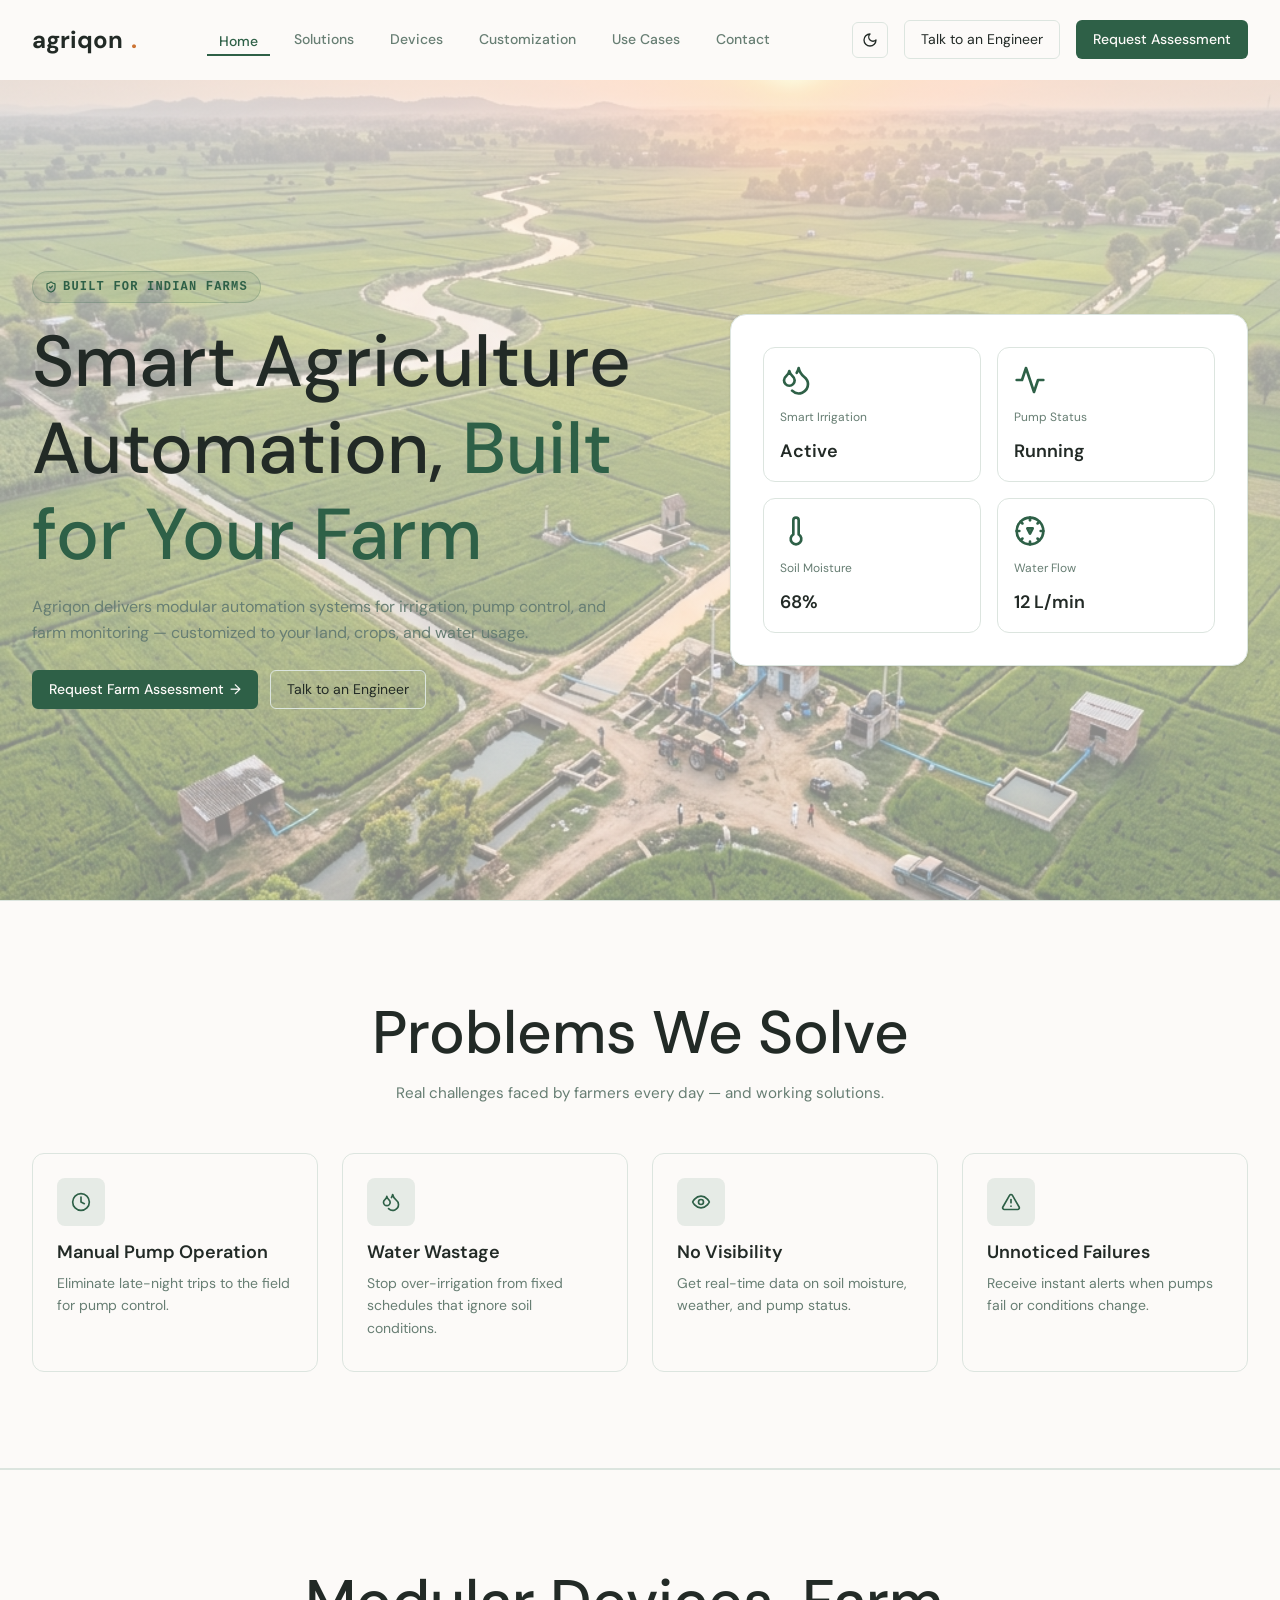
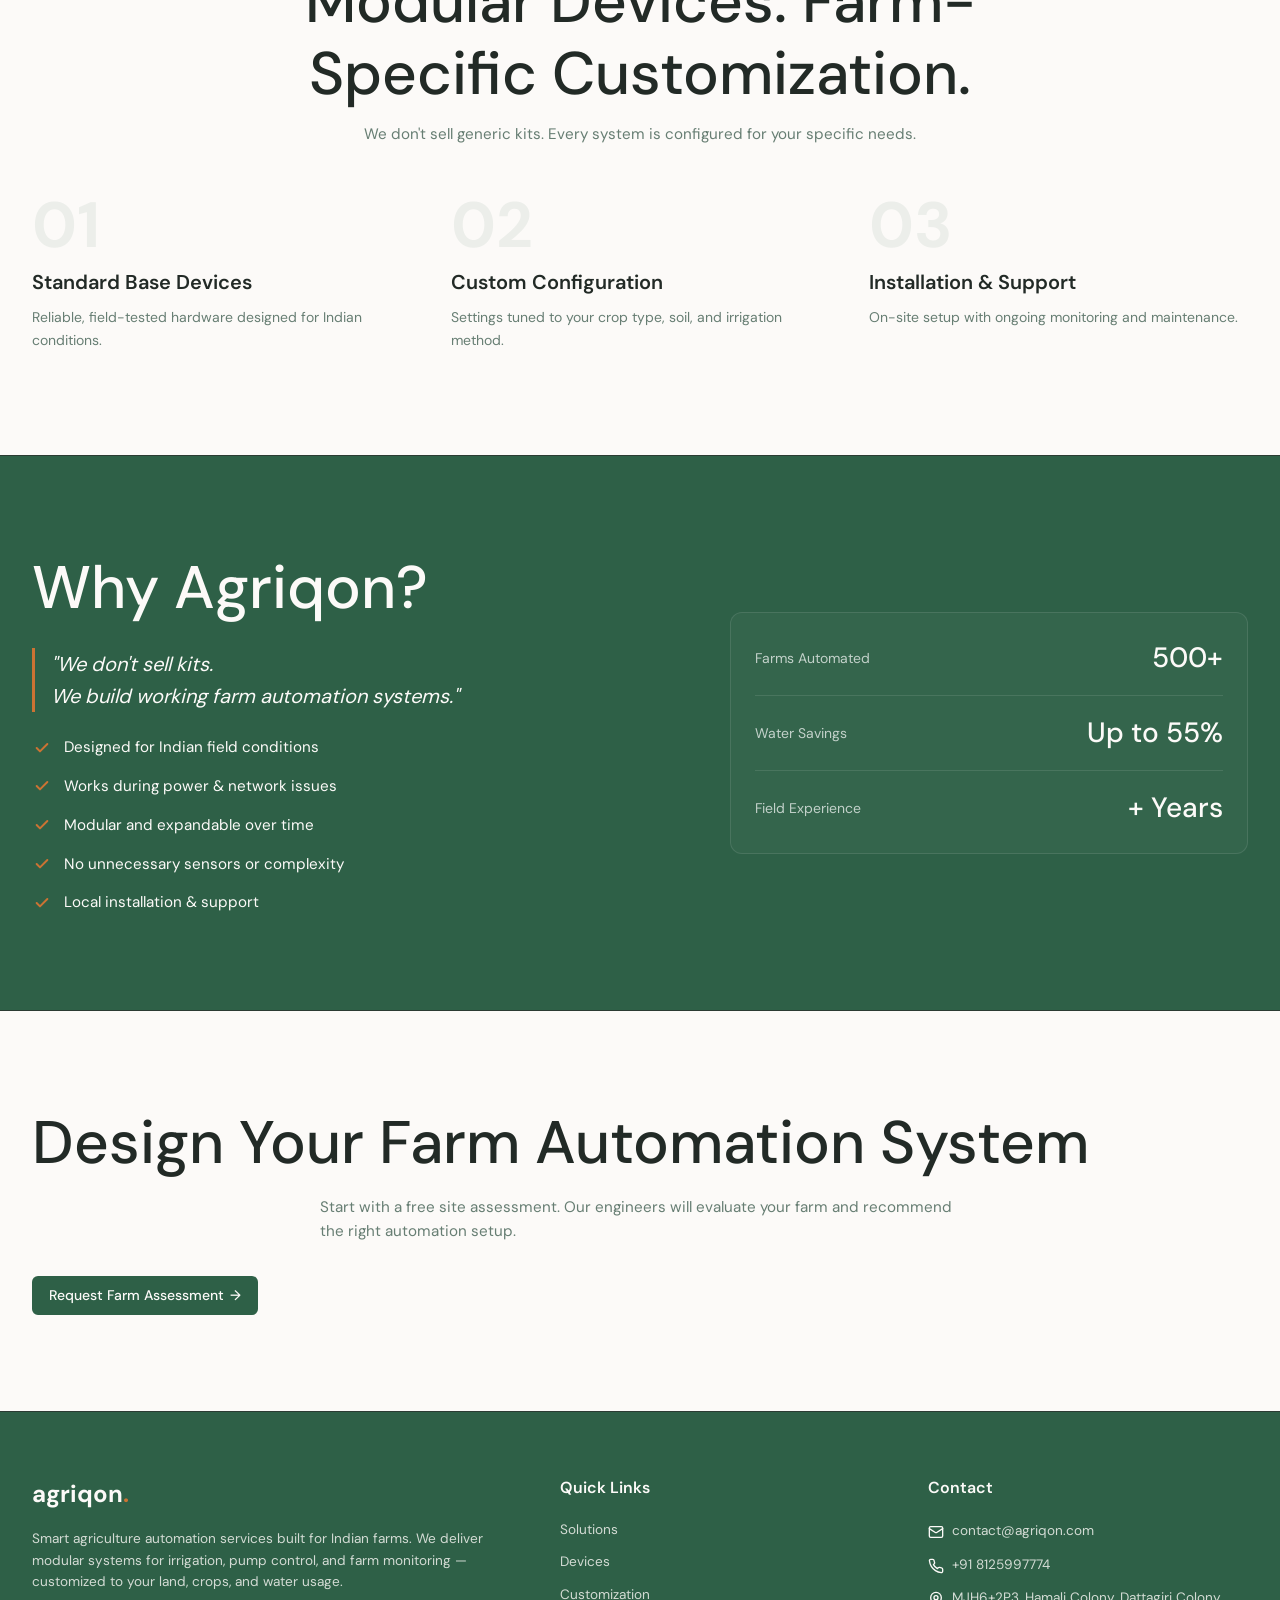
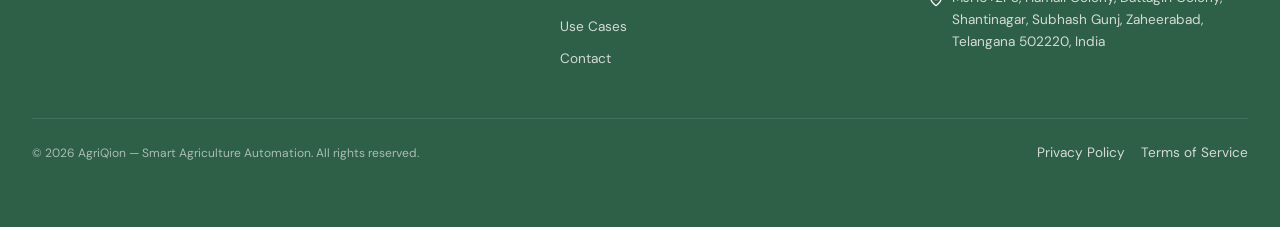
==== commit b28aec9a: "style: increase hero section background image opacity for better farm landscape visibility" ====
--- a/index.html
+++ b/index.html
@@ -24,7 +24,7 @@
   <meta name="twitter:description" content="AgriQion delivers modular automation systems for irrigation, pump control, and farm monitoring — customized to your land, crops, and water usage.">
   <meta name="twitter:image" content="https://www.agriqon.com/assets/medium-farm.png">
 
-  <link rel="stylesheet" href="style.2499a995.css">
+  <link rel="stylesheet" href="style.0f98c7ca.css">
   <link rel="icon" href="favicon.ico" type="image/x-icon">
 </head>
 <body>
@@ -280,11 +280,11 @@
             </div>
             <div class="stats-row">
               <span class="stats-label">Water Savings</span>
-              <span class="stats-value">Up to 40%</span>
+              <span class="stats-value">Up to 55%</span>
             </div>
             <div class="stats-row">
               <span class="stats-label">Field Experience</span>
-              <span class="stats-value">10+ Years</span>
+              <span class="stats-value">+ Years</span>
             </div>
           </div>
         </div>
@@ -349,8 +349,8 @@
       <div class="footer-bottom">
         <span>&copy; 2026 AgriQion — Smart Agriculture Automation. All rights reserved.</span>
         <div class="footer-bottom-links">
-          <a href="#" class="footer-link">Privacy Policy</a>
-          <a href="#" class="footer-link">Terms of Service</a>
+          <a href="privacy.html" class="footer-link">Privacy Policy</a>
+          <a href="terms.html" class="footer-link">Terms of Service</a>
         </div>
       </div>
     </div>
--- a/style.0f98c7ca.css
+++ b/style.0f98c7ca.css
@@ -0,0 +1,2321 @@
+/* style.css — AgriQion Design System CSS */
+
+
+/* 1. Fonts Setup */
+@font-face {
+  font-family: 'DM Sans';
+  src: url('fonts/DMSans-Regular.ttf') format('truetype');
+  font-weight: 400;
+  font-style: normal;
+}
+@font-face {
+  font-family: 'DM Sans';
+  src: url('fonts/DMSans-Medium.ttf') format('truetype');
+  font-weight: 500;
+  font-style: normal;
+}
+@font-face {
+  font-family: 'DM Sans';
+  src: url('fonts/DMSans-SemiBold.ttf') format('truetype');
+  font-weight: 600;
+  font-style: normal;
+}
+@font-face {
+  font-family: 'DM Sans';
+  src: url('fonts/DMSans-Bold.ttf') format('truetype');
+  font-weight: 700;
+  font-style: normal;
+}
+@font-face {
+  font-family: 'CameraPlainVariable';
+  src: url('fonts/CameraPlainVariable-100.woff2') format('woff2');
+  font-weight: 100;
+}
+
+/* 2. Color Variables (Tokens) */
+:root {
+  /* HSL mappings from design system */
+  --background: 40 33% 98%; /* Warm white #fcfbf8 */
+  --foreground: 150 10% 15%; /* Deep dark green #222a26 */
+  --card: 0 0% 100%; /* Pure white */
+  --card-foreground: 150 10% 15%;
+  --popover: 0 0% 100%;
+  --popover-foreground: 150 10% 15%;
+  
+  --primary: 150 35% 28%; /* Success / Brand color #2e6047 */
+  --primary-foreground: 40 33% 98%;
+  
+  --secondary: 140 20% 94%; /* Surface secondary light green #eef1ef */
+  --secondary-foreground: 150 35% 28%;
+  
+  --muted: 40 20% 94%; /* Warm grey surface #f3f1ed */
+  --muted-foreground: 150 10% 45%; /* Text muted #677e73 */
+  
+  --accent: 25 60% 50%; /* CTA Orange #cc7333 */
+  --accent-foreground: 40 33% 98%;
+  
+  --destructive: 0 84% 60%;
+  --destructive-foreground: 40 33% 98%;
+  
+  --border: 140 15% 88%; /* Light border #dce5df */
+  --input: 140 15% 88%;
+  --ring: 150 35% 28%;
+  
+  --sidebar-background: 0 0% 98%;
+  --sidebar-foreground: 240 5.3% 26.1%;
+  --sidebar-primary: 240 5.9% 10%;
+  
+  /* Additional core tokens */
+  --text-primary: #222a26;
+  --surface: #f3f1ed;
+  --border-dark: #2b3b33;
+  --text-muted: #8fa396;
+  
+  /* Shadows */
+  --badge-shadow: 0 1px 3px rgba(34, 42, 38, 0.08), 0 1px 2px rgba(34, 42, 38, 0.04);
+  --floating-shadow: rgba(0, 0, 0, 0.88) 0px 0px 0px 1px, rgba(0, 0, 0, 0.04) 0px 1px 0px 0px, rgba(0, 0, 0, 0.08) 0px 2px 2px -1px, rgba(0, 0, 0, 0.08) 0px 4px 4px -2px, rgba(0, 0, 0, 0.08) 0px 8px 8px -4px, rgba(0, 0, 0, 0.08) 0px 16px 16px -8px;
+}
+
+/* Dark Mode Overrides */
+html.dark, [data-theme="dark"] {
+  --background: 150 15% 8%; /* Dark background */
+  --foreground: 40 33% 95%; /* Off-white text */
+  --card: 150 15% 12%;
+  --card-foreground: 40 33% 95%;
+  --popover: 150 15% 12%;
+  --popover-foreground: 40 33% 95%;
+  
+  --primary: 145 40% 50%;
+  --primary-foreground: 150 15% 8%;
+  
+  --secondary: 150 15% 18%;
+  --secondary-foreground: 40 33% 95%;
+  
+  --muted: 150 15% 18%;
+  --muted-foreground: 140 10% 60%;
+  
+  --accent: 25 55% 55%;
+  --accent-foreground: 150 15% 8%;
+  
+  --destructive: 0 62% 50%;
+  --destructive-foreground: 40 33% 95%;
+  
+  --border: 150 15% 20%;
+  --input: 150 15% 20%;
+  --ring: 145 40% 50%;
+  
+  --sidebar-background: 240 5.9% 10%;
+  
+  --text-primary: #f5f3ef;
+  --surface: #1e2522;
+  --border-dark: #3c4d43;
+  --text-muted: #8fa396;
+  
+  --badge-shadow: 0 1px 3px rgba(0, 0, 0, 0.4), 0 4px 6px rgba(0, 0, 0, 0.2);
+}
+
+/* 3. Base Layout reset */
+* {
+  box-sizing: border-box;
+  margin: 0;
+  padding: 0;
+}
+
+body {
+  background-color: hsl(var(--background));
+  color: hsl(var(--foreground));
+  font-family: 'DM Sans', -apple-system, BlinkMacSystemFont, "Segoe UI", Roboto, sans-serif;
+  font-size: 0.875rem;
+  line-height: 1.5;
+  -webkit-font-smoothing: antialiased;
+  overflow-x: hidden;
+}
+
+/* Base Spacing grid units (multiples of 4px) */
+/* Container rules */
+.container {
+  max-width: 80rem;
+  margin: 0 auto;
+  padding: 0 16px;
+  width: 100%;
+}
+
+@media (min-width: 640px) { .container { padding: 0 24px; } }
+@media (min-width: 1024px) { .container { padding: 0 32px; } }
+
+/* Headers Hierarchy - Playfair Display for headings */
+h1, h2, h3, h4, h5, h6, .font-heading {
+  font-family: 'DM Sans', sans-serif;
+  font-weight: 500;
+  line-height: 1.2;
+  color: hsl(var(--foreground));
+}
+
+h1 {
+  font-size: 3rem; /* default mobile */
+}
+
+@media (min-width: 768px) {
+  h1 { font-size: 3.75rem; }
+}
+@media (min-width: 1024px) {
+  h1 { font-size: 4.5rem; }
+}
+
+h2 {
+  font-size: 2.25rem;
+}
+@media (min-width: 768px) {
+  h2 { font-size: 3rem; }
+}
+@media (min-width: 1024px) {
+  h2 { font-size: 3.75rem; }
+}
+
+h3 {
+  font-size: 1.75rem;
+}
+@media (min-width: 768px) {
+  h3 { font-size: 2.25rem; }
+}
+@media (min-width: 1024px) {
+  h3 { font-size: 3rem; }
+}
+
+p {
+  margin-bottom: 8px;
+}
+
+.text-primary {
+  color: hsl(var(--primary)) !important;
+}
+
+.text-accent {
+  color: hsl(var(--accent)) !important;
+}
+
+/* 4. Component Styles */
+
+/* Primary Button */
+.btn-primary {
+  display: inline-flex;
+  align-items: center;
+  justify-content: center;
+  background-color: hsl(var(--primary));
+  color: hsl(var(--primary-foreground));
+  border-radius: 6px;
+  padding: 8px 16px;
+  font-weight: 500;
+  font-family: 'DM Sans', sans-serif;
+  font-size: 0.875rem;
+  text-decoration: none;
+  border: 1px solid transparent;
+  cursor: pointer;
+  transition: opacity 150ms ease, transform 0.1s ease;
+}
+
+.btn-primary:hover {
+  opacity: 0.95;
+  background-color: hsl(var(--primary) / 0.9);
+}
+
+.btn-primary:focus {
+  outline: hsl(var(--primary)) solid 2px;
+}
+
+/* Accent Button (Orange CTA) */
+.btn-accent {
+  display: inline-flex;
+  align-items: center;
+  justify-content: center;
+  background-color: hsl(var(--accent));
+  color: hsl(var(--accent-foreground));
+  border-radius: 6px;
+  padding: 8px 16px;
+  font-weight: 500;
+  font-family: 'DM Sans', sans-serif;
+  font-size: 0.875rem;
+  text-decoration: none;
+  border: 1px solid transparent;
+  cursor: pointer;
+  transition: opacity 150ms ease, transform 0.1s ease;
+}
+
+.btn-accent:hover {
+  opacity: 0.9;
+}
+
+.btn-accent:focus {
+  outline: hsl(var(--accent)) solid 2px;
+}
+
+/* Ghost Button */
+.btn-ghost {
+  display: inline-flex;
+  align-items: center;
+  justify-content: center;
+  background-color: transparent;
+  border: 1px solid hsl(var(--border));
+  color: hsl(var(--foreground));
+  border-radius: 6px;
+  padding: 8px 16px;
+  font-weight: 400;
+  font-family: 'DM Sans', sans-serif;
+  font-size: 0.875rem;
+  text-decoration: none;
+  cursor: pointer;
+  transition: background-color 0.2s, color 0.2s, transform 0.1s;
+}
+
+.btn-ghost:hover {
+  background-color: rgba(34, 42, 38, 0.04);
+  color: hsl(var(--foreground));
+}
+
+html.dark .btn-ghost:hover, [data-theme="dark"] .btn-ghost:hover {
+  background-color: rgba(255, 255, 255, 0.04);
+}
+
+.btn-ghost:focus {
+  outline: rgb(16, 16, 16) auto 1px;
+}
+
+/* Cards */
+.card {
+  background-color: hsl(var(--muted));
+  border: 1px solid var(--border-dark);
+  border-radius: 6px;
+  padding: 16px;
+  box-shadow: var(--badge-shadow);
+  transition: transform 0.4s, opacity 0.4s, box-shadow 0.2s, border-color 0.2s;
+}
+
+.card:hover {
+  box-shadow: var(--badge-shadow);
+}
+
+/* Navigation System */
+.nav-header {
+  position: fixed;
+  top: 0;
+  left: 0;
+  right: 0;
+  z-index: 50;
+  padding: 20px 0;
+  transition: background-color 0.3s ease, border-color 0.3s ease, padding 0.3s ease;
+  border-bottom: 1px solid transparent;
+}
+
+.nav-header.scrolled {
+  background-color: hsl(var(--background) / 0.9);
+  border-bottom-color: hsl(var(--border));
+  padding: 12px 0;
+  backdrop-filter: none; /* Anti-pattern rule: No blur or backdrop-blur effects */
+}
+
+.nav-container {
+  display: flex;
+  align-items: center;
+  justify-content: space-between;
+}
+
+.logo-link {
+  font-family: 'DM Sans', sans-serif;
+  font-size: 1.5rem;
+  font-weight: 700;
+  color: hsl(var(--foreground));
+  text-decoration: none;
+  display: flex;
+  align-items: center;
+  gap: 8px;
+}
+
+.logo-dot {
+  color: hsl(var(--accent));
+}
+
+.nav-menu {
+  display: none;
+  align-items: center;
+  gap: 12px;
+}
+
+@media (min-width: 1024px) {
+  .nav-menu {
+    display: flex;
+  }
+}
+
+.nav-link {
+  color: hsl(var(--muted-foreground));
+  text-decoration: none;
+  font-family: 'DM Sans', sans-serif;
+  font-size: 0.875rem;
+  font-weight: 500;
+  padding: 8px 12px;
+  border-radius: 6px;
+  position: relative;
+  transition: color 0.2s cubic-bezier(0.4, 0, 0.2, 1), background-color 0.2s cubic-bezier(0.4, 0, 0.2, 1);
+}
+
+.nav-link:hover {
+  color: hsl(var(--foreground));
+}
+
+.nav-link.active {
+  color: hsl(var(--primary));
+  border-bottom: 2px solid hsl(var(--primary));
+  border-radius: 0;
+  padding-bottom: 2px;
+}
+
+.nav-actions {
+  display: flex;
+  align-items: center;
+  gap: 16px;
+}
+
+/* Mobile Nav Toggle */
+.mobile-nav-toggle {
+  display: block;
+  background: none;
+  border: none;
+  cursor: pointer;
+  color: hsl(var(--foreground));
+  padding: 4px;
+}
+
+@media (min-width: 1024px) {
+  .mobile-nav-toggle {
+    display: none;
+  }
+}
+
+/* Mobile Nav Drawer */
+.mobile-nav-drawer {
+  position: fixed;
+  top: 0;
+  right: -100%;
+  bottom: 0;
+  width: 280px;
+  background-color: hsl(var(--background));
+  border-left: 1px solid hsl(var(--border));
+  z-index: 100;
+  padding: 32px 24px;
+  display: flex;
+  flex-direction: column;
+  gap: 24px;
+  box-shadow: var(--floating-shadow);
+  transition: right 0.3s cubic-bezier(0.4, 0, 0.2, 1);
+}
+
+.mobile-nav-drawer.open {
+  right: 0;
+}
+
+.mobile-nav-overlay {
+  position: fixed;
+  top: 0;
+  left: 0;
+  right: 0;
+  bottom: 0;
+  background-color: rgba(0, 0, 0, 0.6);
+  z-index: 99;
+  opacity: 0;
+  pointer-events: none;
+  transition: opacity 0.3s ease;
+}
+
+.mobile-nav-overlay.open {
+  opacity: 1;
+  pointer-events: auto;
+}
+
+.mobile-nav-menu {
+  display: flex;
+  flex-direction: column;
+  gap: 16px;
+}
+
+/* Input Fields */
+.input {
+  background-color: hsl(var(--card));
+  border: 1px solid var(--border-dark);
+  border-radius: 6px;
+  padding: 8px 12px;
+  color: hsl(var(--foreground));
+  font-family: 'SFMono-Regular', monospace;
+  font-size: 14px;
+  width: 100%;
+  transition: border-color 0.2s, outline 0.2s;
+}
+
+.input:focus {
+  border-color: hsl(var(--accent));
+  outline: none;
+}
+
+/* Badges */
+.badge {
+  display: inline-flex;
+  align-items: center;
+  padding: 4px 8px;
+  border-radius: 9999px;
+  font-size: 12px;
+  font-weight: 500;
+  background-color: hsl(var(--muted));
+  color: hsl(var(--muted-foreground));
+  border: 1px solid hsl(var(--border));
+}
+
+/* Tables */
+.table-wrapper {
+  width: 100%;
+  overflow-x: auto;
+  border: 1px solid var(--border-dark);
+  border-radius: 6px;
+}
+
+.table {
+  width: 100%;
+  border-collapse: collapse;
+}
+
+.table th {
+  text-align: left;
+  padding: 12px 16px;
+  font-weight: 600;
+  font-size: 12px;
+  color: hsl(var(--muted-foreground));
+  text-transform: uppercase;
+  letter-spacing: 0.05em;
+  border-bottom: 1px solid var(--border-dark);
+  background-color: hsl(var(--secondary));
+}
+
+.table td {
+  padding: 12px 16px;
+  border-bottom: 1px solid var(--border-dark);
+  color: hsl(var(--foreground));
+}
+
+.table tr:last-child td {
+  border-bottom: none;
+}
+
+/* Form Groups */
+.form-group {
+  margin-bottom: 16px;
+  display: flex;
+  flex-direction: column;
+  gap: 6px;
+}
+
+.form-group label {
+  color: hsl(var(--muted-foreground));
+  font-size: 12px;
+  font-weight: 500;
+}
+
+.theme-toggle-btn {
+  display: inline-flex !important;
+  align-items: center;
+  justify-content: center;
+  width: 36px;
+  height: 36px;
+  border-radius: 6px;
+  border: 1px solid hsl(var(--border));
+  background-color: transparent;
+  color: hsl(var(--foreground));
+  cursor: pointer;
+  transition: background-color 0.2s, border-color 0.2s;
+}
+
+.theme-toggle-btn:hover {
+  background-color: hsl(var(--secondary));
+}
+
+.theme-toggle-btn svg {
+  width: 16px;
+  height: 16px;
+}
+
+.theme-toggle-btn .sun-icon {
+  display: none;
+}
+
+html.dark .theme-toggle-btn .sun-icon, [data-theme="dark"] .theme-toggle-btn .sun-icon {
+  display: block;
+}
+
+html.dark .theme-toggle-btn .moon-icon, [data-theme="dark"] .theme-toggle-btn .moon-icon {
+  display: none;
+}
+
+/* 6. Animations */
+@keyframes enter {
+  0% {
+    opacity: 0;
+    transform: translateY(10px);
+  }
+  100% {
+    opacity: 1;
+    transform: translateY(0);
+  }
+}
+
+@keyframes exit {
+  0% {
+    opacity: 1;
+    transform: translateY(0);
+  }
+  100% {
+    opacity: 0;
+    transform: translateY(-10px);
+  }
+}
+
+@keyframes bounce {
+  0%, 100% {
+    transform: translateY(-25%);
+    animation-timing-function: cubic-bezier(0.8, 0, 1, 1);
+  }
+  50% {
+    transform: none;
+    animation-timing-function: cubic-bezier(0, 0, 0.2, 1);
+  }
+}
+
+@keyframes pulse {
+  50% {
+    opacity: 0.5;
+  }
+}
+
+@keyframes spin {
+  100% {
+    transform: rotate(360deg);
+  }
+}
+
+.animate-bounce {
+  animation: bounce 1s infinite;
+}
+
+.animate-pulse {
+  animation: pulse 2s cubic-bezier(0.4, 0, 0.6, 1) infinite;
+}
+
+.animate-spin {
+  animation: spin 1s linear infinite;
+}
+
+/* Scroll Journey Reveals */
+.reveal {
+  opacity: 0;
+  transform: translateY(30px);
+  transition: opacity 0.5s cubic-bezier(0.4, 0, 0.2, 1),
+              transform 0.5s cubic-bezier(0.4, 0, 0.2, 1);
+}
+
+.reveal.visible {
+  opacity: 1;
+  transform: translateY(0);
+}
+
+/* Stagger delays */
+.reveal-delay-1 { transition-delay: 0.1s; }
+.reveal-delay-2 { transition-delay: 0.2s; }
+.reveal-delay-3 { transition-delay: 0.3s; }
+.reveal-delay-4 { transition-delay: 0.4s; }
+
+/* 7. Structural Custom Elements */
+.main-content {
+  flex: 1;
+  padding-top: 80px;
+}
+
+.section-padding {
+  padding: 64px 0;
+}
+
+@media (min-width: 1024px) {
+  .section-padding {
+    padding: 96px 0;
+  }
+}
+
+/* Hero Section Layout */
+.hero-section {
+  position: relative;
+  min-height: calc(100vh - 80px);
+  display: flex;
+  align-items: center;
+  padding: 48px 0;
+}
+
+.hero-grid {
+  display: grid;
+  grid-template-columns: 1fr;
+  gap: 32px;
+  align-items: center;
+}
+
+@media (min-width: 1024px) {
+  .hero-grid {
+    grid-template-columns: 1.1fr 0.9fr;
+    gap: 64px;
+  }
+}
+
+.hero-badge {
+  background-color: hsl(var(--primary) / 0.1);
+  color: hsl(var(--primary));
+  font-family: 'SFMono-Regular', monospace;
+  font-size: 0.75rem;
+  font-weight: 600;
+  text-transform: uppercase;
+  letter-spacing: 0.1em;
+  padding: 6px 12px;
+  border-radius: 9999px;
+  border: 1px solid hsl(var(--primary) / 0.2);
+  display: inline-flex;
+  align-items: center;
+  gap: 6px;
+  margin-bottom: 16px;
+}
+
+.hero-title {
+  margin-bottom: 16px;
+  color: hsl(var(--foreground));
+}
+
+.hero-description {
+  font-size: 1rem;
+  color: hsl(var(--muted-foreground));
+  margin-bottom: 24px;
+  max-width: 600px;
+  line-height: 1.6;
+}
+
+.hero-actions {
+  display: flex;
+  flex-wrap: wrap;
+  gap: 12px;
+}
+
+/* Grid helper utilities */
+.grid-2 {
+  display: grid;
+  grid-template-columns: 1fr;
+  gap: 24px;
+}
+
+@media (min-width: 768px) {
+  .grid-2 {
+    grid-template-columns: repeat(2, 1fr);
+  }
+}
+
+.grid-3 {
+  display: grid;
+  grid-template-columns: 1fr;
+  gap: 24px;
+}
+
+@media (min-width: 768px) {
+  .grid-3 {
+    grid-template-columns: repeat(2, 1fr);
+  }
+}
+
+@media (min-width: 1024px) {
+  .grid-3 {
+    grid-template-columns: repeat(3, 1fr);
+    gap: 32px;
+  }
+}
+
+.grid-4 {
+  display: grid;
+  grid-template-columns: 1fr;
+  gap: 24px;
+}
+
+@media (min-width: 640px) {
+  .grid-4 {
+    grid-template-columns: repeat(2, 1fr);
+  }
+}
+
+@media (min-width: 1024px) {
+  .grid-4 {
+    grid-template-columns: repeat(4, 1fr);
+  }
+}
+
+/* Section Header */
+.section-header {
+  text-align: center;
+  margin-bottom: 48px;
+  max-width: 720px;
+  margin-left: auto;
+  margin-right: auto;
+}
+
+.section-subtitle {
+  color: hsl(var(--accent));
+  font-family: 'SFMono-Regular', monospace;
+  text-transform: uppercase;
+  letter-spacing: 0.1em;
+  font-size: 0.75rem;
+  font-weight: 600;
+  margin-bottom: 8px;
+  display: block;
+}
+
+.section-title {
+  margin-bottom: 12px;
+}
+
+.section-description {
+  color: hsl(var(--muted-foreground));
+  font-size: 0.95rem;
+  line-height: 1.6;
+}
+
+/* Interactive Dashboard Card Styles */
+.dashboard-card {
+  position: relative;
+  background-color: hsl(var(--card));
+  border: 1px solid var(--border-dark);
+  border-radius: 24px; /* Matches 1.5rem radius option */
+  padding: 24px;
+  box-shadow: var(--badge-shadow);
+  display: flex;
+  flex-direction: column;
+  gap: 20px;
+}
+
+.dashboard-gradient-bg {
+  position: absolute;
+  inset: -12px;
+  background: linear-gradient(135deg, hsl(var(--primary) / 0.08), hsl(var(--accent) / 0.08));
+  border-radius: 32px;
+  z-index: -1;
+  pointer-events: none;
+}
+
+.dashboard-header {
+  display: flex;
+  align-items: center;
+  justify-content: space-between;
+  border-bottom: 1px solid hsl(var(--border));
+  padding-bottom: 16px;
+}
+
+.dashboard-title-container {
+  display: flex;
+  flex-direction: column;
+}
+
+.dashboard-tag {
+  font-family: 'SFMono-Regular', monospace;
+  font-size: 0.75rem;
+  color: hsl(var(--muted-foreground));
+  text-transform: uppercase;
+}
+
+.dashboard-title {
+  font-size: 1.25rem;
+  font-weight: 600;
+}
+
+.dashboard-status {
+  display: inline-flex;
+  align-items: center;
+  gap: 6px;
+  background-color: hsl(var(--primary) / 0.1);
+  color: hsl(var(--primary));
+  padding: 4px 10px;
+  border-radius: 9999px;
+  font-size: 0.75rem;
+  font-weight: 600;
+}
+
+.status-dot {
+  width: 6px;
+  height: 6px;
+  border-radius: 50%;
+  background-color: currentColor;
+}
+
+.dashboard-grid {
+  display: grid;
+  grid-template-columns: repeat(2, 1fr);
+  gap: 16px;
+}
+
+.dashboard-widget {
+  background-color: hsl(var(--muted));
+  border: 1px solid hsl(var(--border));
+  border-radius: 12px;
+  padding: 12px;
+  display: flex;
+  flex-direction: column;
+  gap: 4px;
+}
+
+.widget-label {
+  font-size: 0.75rem;
+  color: hsl(var(--muted-foreground));
+  text-transform: uppercase;
+}
+
+.widget-value {
+  font-size: 1.5rem;
+  font-weight: 700;
+  font-family: 'DM Sans', sans-serif;
+  color: hsl(var(--foreground));
+}
+
+.widget-subtext {
+  font-size: 0.75rem;
+  color: hsl(var(--muted-foreground));
+}
+
+/* Circular moisture progress indicator */
+.moisture-circle-container {
+  display: flex;
+  align-items: center;
+  gap: 12px;
+}
+
+.moisture-circle {
+  position: relative;
+  width: 50px;
+  height: 50px;
+}
+
+.moisture-circle svg {
+  transform: rotate(-90deg);
+  width: 50px;
+  height: 50px;
+}
+
+.moisture-circle circle {
+  fill: none;
+  stroke-width: 4;
+}
+
+.moisture-circle .bg-circle {
+  stroke: hsl(var(--border));
+}
+
+.moisture-circle .val-circle {
+  stroke: hsl(var(--primary));
+  stroke-dasharray: 126;
+  stroke-dashoffset: calc(126 - (126 * var(--moisture-val, 32)) / 100);
+  transition: stroke-dashoffset 0.5s ease-out;
+}
+
+/* Pump control button in dashboard */
+.pump-control-btn {
+  width: 100%;
+  padding: 12px;
+  border-radius: 12px;
+  background-color: hsl(var(--accent));
+  color: hsl(var(--accent-foreground));
+  border: none;
+  font-family: 'DM Sans', sans-serif;
+  font-weight: 600;
+  font-size: 0.9rem;
+  cursor: pointer;
+  display: flex;
+  align-items: center;
+  justify-content: center;
+  gap: 8px;
+  transition: background-color 0.2s, transform 0.1s;
+}
+
+.pump-control-btn.running {
+  background-color: hsl(var(--primary));
+}
+
+.pump-control-btn:hover {
+  opacity: 0.95;
+}
+
+/* Feature Cards */
+.feature-card {
+  background-color: hsl(var(--background));
+  border: 1px solid hsl(var(--border));
+  border-radius: 12px;
+  padding: 24px;
+  position: relative;
+  overflow: hidden;
+  transition: transform 0.3s ease, border-color 0.3s ease, box-shadow 0.3s ease;
+}
+
+.feature-card:hover {
+  border-color: hsl(var(--primary) / 0.3);
+  transform: translateY(-4px);
+  box-shadow: var(--badge-shadow);
+}
+
+.feature-num {
+  position: absolute;
+  top: -8px;
+  left: 12px;
+  font-size: 4rem;
+  font-family: 'DM Sans', sans-serif;
+  font-weight: 700;
+  color: hsl(var(--primary) / 0.08);
+  line-height: 1;
+}
+
+.feature-icon-wrapper {
+  width: 48px;
+  height: 48px;
+  border-radius: 8px;
+  background-color: hsl(var(--primary) / 0.1);
+  color: hsl(var(--primary));
+  display: flex;
+  align-items: center;
+  justify-content: center;
+  margin-bottom: 16px;
+  transition: background-color 0.2s;
+}
+
+.feature-card:hover .feature-icon-wrapper {
+  background-color: hsl(var(--primary) / 0.2);
+}
+
+.feature-title {
+  font-size: 1.125rem;
+  font-weight: 600;
+  margin-bottom: 8px;
+}
+
+.feature-desc {
+  color: hsl(var(--muted-foreground));
+  font-size: 0.875rem;
+  line-height: 1.6;
+}
+
+/* Form card styling */
+.cta-card {
+  background-color: hsl(var(--muted));
+  border: 1px solid var(--border-dark);
+  border-radius: 16px;
+  padding: 32px;
+  margin-top: 48px;
+  display: grid;
+  grid-template-columns: 1fr;
+  gap: 32px;
+}
+
+@media (min-width: 1024px) {
+  .cta-card {
+    grid-template-columns: 1.1fr 0.9fr;
+    align-items: center;
+  }
+}
+
+.cta-text-content {
+  display: flex;
+  flex-direction: column;
+  gap: 12px;
+}
+
+.cta-bullets {
+  list-style: none;
+  display: flex;
+  flex-direction: column;
+  gap: 8px;
+  margin-top: 8px;
+}
+
+.cta-bullet-item {
+  display: flex;
+  align-items: center;
+  gap: 8px;
+  color: hsl(var(--foreground));
+}
+
+.cta-bullet-icon {
+  color: hsl(var(--primary));
+  flex-shrink: 0;
+}
+
+/* Footer Styles */
+.site-footer {
+  background-color: hsl(var(--primary));
+  color: hsl(var(--primary-foreground));
+  padding: 64px 0;
+  border-top: 1px solid var(--border-dark);
+}
+
+.footer-grid {
+  display: grid;
+  grid-template-columns: 1fr;
+  gap: 32px;
+}
+
+@media (min-width: 768px) {
+  .footer-grid {
+    grid-template-columns: 1.5fr 1fr 1fr;
+    gap: 48px;
+  }
+}
+
+.footer-brand {
+  display: flex;
+  flex-direction: column;
+  gap: 16px;
+}
+
+.footer-logo {
+  font-family: 'DM Sans', sans-serif;
+  font-size: 1.5rem;
+  font-weight: 700;
+  color: hsl(var(--primary-foreground));
+  text-decoration: none;
+}
+
+.footer-desc {
+  font-size: 0.85rem;
+  color: hsl(var(--primary-foreground) / 0.8);
+  line-height: 1.6;
+}
+
+.footer-nav {
+  display: flex;
+  flex-direction: column;
+  gap: 12px;
+}
+
+.footer-title {
+  font-family: 'DM Sans', sans-serif;
+  font-size: 1rem;
+  font-weight: 600;
+  color: hsl(var(--primary-foreground));
+  margin-bottom: 8px;
+}
+
+.footer-link {
+  color: hsl(var(--primary-foreground) / 0.8);
+  text-decoration: none;
+  font-size: 0.85rem;
+  transition: color 0.15s;
+}
+
+.footer-link:hover {
+  color: hsl(var(--accent-foreground));
+}
+
+.footer-contact {
+  display: flex;
+  flex-direction: column;
+  gap: 12px;
+}
+
+.footer-contact-item {
+  display: flex;
+  align-items: flex-start;
+  gap: 8px;
+  font-size: 0.85rem;
+  color: hsl(var(--primary-foreground) / 0.8);
+  line-height: 1.6;
+}
+
+.footer-contact-icon {
+  flex-shrink: 0;
+  margin-top: 4px;
+  color: hsl(var(--accent-foreground));
+}
+
+.footer-bottom {
+  margin-top: 48px;
+  border-top: 1px solid hsl(var(--primary-foreground) / 0.1);
+  padding-top: 24px;
+  display: flex;
+  flex-direction: column;
+  gap: 16px;
+  font-size: 0.75rem;
+  color: hsl(var(--primary-foreground) / 0.6);
+}
+
+@media (min-width: 768px) {
+  .footer-bottom {
+    flex-direction: row;
+    justify-content: space-between;
+    align-items: center;
+  }
+}
+
+.footer-bottom-links {
+  display: flex;
+  gap: 16px;
+}
+
+/* Toast Notification Styles */
+.toast-container {
+  position: fixed;
+  bottom: 24px;
+  right: 24px;
+  z-index: 1000;
+  display: flex;
+  flex-direction: column;
+  gap: 12px;
+}
+
+.toast {
+  background-color: hsl(var(--card));
+  border: 1px solid var(--border-dark);
+  border-radius: 12px;
+  padding: 16px;
+  box-shadow: var(--floating-shadow);
+  display: flex;
+  align-items: flex-start;
+  gap: 12px;
+  width: 320px;
+  animation: enter 0.3s cubic-bezier(0.4, 0, 0.2, 1) forwards;
+}
+
+.toast.hiding {
+  animation: exit 0.2s cubic-bezier(0.4, 0, 0.2, 1) forwards;
+}
+
+.toast-icon {
+  color: hsl(var(--primary));
+  flex-shrink: 0;
+  margin-top: 2px;
+}
+
+.toast-content {
+  flex-grow: 1;
+}
+
+.toast-title {
+  font-weight: 600;
+  font-size: 0.875rem;
+  color: hsl(var(--foreground));
+  margin-bottom: 2px;
+}
+
+.toast-msg {
+  font-size: 0.75rem;
+  color: hsl(var(--muted-foreground));
+}
+
+.toast-close {
+  background: none;
+  border: none;
+  cursor: pointer;
+  color: hsl(var(--muted-foreground));
+}
+
+/* Modal dialog custom style */
+.modal-backdrop {
+  position: fixed;
+  top: 0;
+  left: 0;
+  right: 0;
+  bottom: 0;
+  background-color: rgba(34, 42, 38, 0.6);
+  z-index: 999;
+  display: flex;
+  align-items: center;
+  justify-content: center;
+  opacity: 0;
+  pointer-events: none;
+  transition: opacity 0.2s ease;
+}
+
+.modal-backdrop.open {
+  opacity: 1;
+  pointer-events: auto;
+}
+
+.modal {
+  background-color: hsl(var(--card));
+  border: 1px solid var(--border-dark);
+  border-radius: 16px;
+  padding: 24px;
+  max-width: 480px;
+  width: 90vw;
+  box-shadow: var(--floating-shadow);
+  transform: translateY(20px);
+  transition: transform 0.2s ease;
+  display: flex;
+  flex-direction: column;
+  gap: 16px;
+}
+
+.modal-backdrop.open .modal {
+  transform: translateY(0);
+}
+
+.modal-header {
+  display: flex;
+  align-items: center;
+  justify-content: space-between;
+}
+
+.modal-title {
+  font-size: 1.25rem;
+  font-weight: 600;
+}
+
+.modal-close {
+  background: none;
+  border: none;
+  cursor: pointer;
+  color: hsl(var(--muted-foreground));
+}
+
+.modal-body {
+  font-size: 0.875rem;
+  color: hsl(var(--muted-foreground));
+  line-height: 1.6;
+}
+
+.modal-footer {
+  display: flex;
+  justify-content: flex-end;
+  gap: 12px;
+  margin-top: 8px;
+}
+
+/* Custom styles for detail/inner layouts */
+.detail-intro-section {
+  background-color: hsl(var(--muted));
+  border-bottom: 1px solid hsl(var(--border));
+  padding: 48px 0;
+}
+
+.device-badge-tag {
+  background-color: hsl(var(--primary) / 0.1);
+  color: hsl(var(--primary));
+  font-size: 0.75rem;
+  font-weight: 600;
+  padding: 2px 8px;
+  border-radius: 4px;
+}
+
+.device-card-customizable-block {
+  margin-top: 16px;
+  border-top: 1px solid hsl(var(--border));
+  padding-top: 16px;
+  display: flex;
+  flex-direction: column;
+  gap: 8px;
+}
+
+.customizable-title {
+  font-size: 0.75rem;
+  font-weight: 600;
+  text-transform: uppercase;
+  color: hsl(var(--muted-foreground));
+  letter-spacing: 0.05em;
+}
+
+.customizable-list {
+  list-style: none;
+  display: flex;
+  flex-wrap: wrap;
+  gap: 6px;
+}
+
+.customizable-item {
+  font-size: 0.75rem;
+  background-color: hsl(var(--secondary));
+  color: hsl(var(--secondary-foreground));
+  padding: 4px 8px;
+  border-radius: 4px;
+  border: 1px solid hsl(var(--primary) / 0.1);
+}
+
+.steps-timeline {
+  display: flex;
+  flex-direction: column;
+  gap: 32px;
+  position: relative;
+  padding-left: 32px;
+  margin-top: 24px;
+}
+
+.steps-timeline::before {
+  content: '';
+  position: absolute;
+  left: 11px;
+  top: 8px;
+  bottom: 8px;
+  width: 2px;
+  background-color: var(--border-dark);
+}
+
+.step-node {
+  position: relative;
+}
+
+.step-number {
+  position: absolute;
+  left: -32px;
+  top: 0;
+  width: 24px;
+  height: 24px;
+  border-radius: 50%;
+  background-color: hsl(var(--primary));
+  color: hsl(var(--primary-foreground));
+  display: flex;
+  align-items: center;
+  justify-content: center;
+  font-family: 'DM Sans', sans-serif;
+  font-size: 0.75rem;
+  font-weight: 700;
+  border: 1px solid var(--border-dark);
+}
+
+.step-header {
+  margin-bottom: 8px;
+}
+
+.step-title {
+  font-size: 1.125rem;
+  font-weight: 600;
+  display: flex;
+  align-items: center;
+  gap: 8px;
+}
+
+.step-desc {
+  color: hsl(var(--muted-foreground));
+  line-height: 1.6;
+}
+
+.step-subitems {
+  list-style: none;
+  display: flex;
+  flex-wrap: wrap;
+  gap: 8px;
+  margin-top: 12px;
+}
+
+.step-subitem {
+  font-size: 0.75rem;
+  color: hsl(var(--muted-foreground));
+  border: 1px solid hsl(var(--border));
+  border-radius: 4px;
+  padding: 2px 6px;
+  background-color: hsl(var(--card));
+}
+
+/* 8. Contact Page & FAQ Accordion Styles */
+
+/* Form rows */
+.form-row {
+  display: grid;
+  grid-template-columns: 1fr;
+  gap: 16px;
+}
+
+@media (min-width: 640px) {
+  .form-row {
+    grid-template-columns: repeat(2, 1fr);
+  }
+}
+
+/* WhatsApp Button */
+.btn-whatsapp {
+  transition: background-color 0.2s, transform 0.1s ease, box-shadow 0.2s;
+}
+
+.btn-whatsapp:hover {
+  background-color: #20ba5a !important; /* Slightly darker green */
+  box-shadow: 0 6px 12px rgba(37, 211, 102, 0.25);
+  transform: translateY(-1px);
+}
+
+.btn-whatsapp:active {
+  transform: translateY(0);
+}
+
+/* Accordion layout */
+.faq-accordion-container {
+  width: 100%;
+}
+
+.faq-item {
+  background-color: hsl(var(--card));
+  border: 1px solid var(--border-dark);
+  border-radius: 6px;
+  overflow: hidden;
+  transition: border-color 0.2s ease, box-shadow 0.2s ease;
+}
+
+.faq-item:hover {
+  border-color: hsl(var(--accent));
+  box-shadow: var(--badge-shadow);
+}
+
+.faq-header {
+  width: 100%;
+  display: flex;
+  justify-content: space-between;
+  align-items: center;
+  padding: 16px 20px;
+  background: none;
+  border: none;
+  cursor: pointer;
+  text-align: left;
+  font-family: 'DM Sans', sans-serif;
+  font-size: 1rem;
+  font-weight: 500;
+  color: hsl(var(--foreground));
+  transition: color 0.2s ease;
+}
+
+.faq-header:hover {
+  color: hsl(var(--accent));
+}
+
+.faq-caret {
+  transition: transform 0.2s cubic-bezier(0.4, 0, 0.2, 1);
+  color: hsl(var(--muted-foreground));
+  flex-shrink: 0;
+}
+
+.faq-header:hover .faq-caret {
+  color: hsl(var(--accent));
+}
+
+/* Accordion panel */
+.faq-content {
+  max-height: 0;
+  overflow: hidden;
+  transition: max-height 0.25s cubic-bezier(0.4, 0, 0.2, 1);
+}
+
+.faq-content-inner {
+  padding: 0 20px 20px 20px;
+  color: hsl(var(--muted-foreground));
+  font-size: 0.875rem;
+  line-height: 1.6;
+}
+
+.faq-content-inner p {
+  margin-bottom: 0;
+}
+
+/* Active open states */
+.faq-item.open {
+  border-color: hsl(var(--accent));
+}
+
+.faq-item.open .faq-header {
+  color: hsl(var(--accent));
+}
+
+.faq-item.open .faq-caret {
+  transform: rotate(180deg);
+  color: hsl(var(--accent));
+}
+
+/* 9. Use Case Card Redesign Styles */
+.use-case-card {
+  background-color: hsl(var(--card));
+  border: 1px solid var(--border-dark);
+  border-radius: 12px;
+  overflow: hidden;
+  display: flex;
+  flex-direction: column;
+  margin-bottom: 32px;
+  box-shadow: var(--badge-shadow);
+  transition: transform 0.4s ease, box-shadow 0.2s ease;
+}
+
+.use-case-card:hover {
+  box-shadow: var(--floating-shadow);
+  transform: translateY(-2px);
+}
+
+.use-case-banner {
+  position: relative;
+  width: 100%;
+  height: 220px;
+  overflow: hidden;
+  border-bottom: 1px solid var(--border-dark);
+}
+
+.use-case-banner img {
+  width: 100%;
+  height: 100%;
+  object-fit: cover;
+  transition: transform 0.8s ease;
+}
+
+.use-case-card:hover .use-case-banner img {
+  transform: scale(1.02);
+}
+
+.use-case-badge {
+  position: absolute;
+  bottom: 16px;
+  left: 16px;
+  background-color: #ffffff;
+  color: #cc7333;
+  border: 1px solid #cc7333;
+  border-radius: 9999px;
+  padding: 4px 12px;
+  font-size: 0.75rem;
+  font-weight: 500;
+  font-family: 'DM Sans', sans-serif;
+  box-shadow: 0 2px 4px rgba(0,0,0,0.06);
+}
+
+html.dark .use-case-badge {
+  background-color: #1e2522;
+  color: #cb824d;
+  border-color: #cb824d;
+}
+
+.use-case-content-grid {
+  display: grid;
+  grid-template-columns: 1fr;
+  padding: 24px;
+  gap: 24px;
+}
+
+@media (min-width: 1024px) {
+  .use-case-content-grid {
+    grid-template-columns: 2.3fr 1fr;
+    gap: 40px;
+  }
+}
+
+.use-case-left {
+  display: flex;
+  flex-direction: column;
+  gap: 16px;
+}
+
+.use-case-title {
+  font-size: 1.5rem;
+  font-weight: 700;
+  margin-bottom: 0;
+  color: hsl(var(--foreground));
+}
+
+.use-case-desc {
+  color: hsl(var(--muted-foreground));
+  font-size: 0.9rem;
+  line-height: 1.6;
+  margin-bottom: 8px;
+}
+
+.use-case-details-row {
+  display: grid;
+  grid-template-columns: 1fr;
+  gap: 24px;
+}
+
+@media (min-width: 640px) {
+  .use-case-details-row {
+    grid-template-columns: 1fr 1fr;
+  }
+}
+
+.use-case-column {
+  display: flex;
+  flex-direction: column;
+  gap: 10px;
+}
+
+.use-case-col-title {
+  font-size: 0.75rem;
+  font-family: 'DM Sans', sans-serif;
+  font-weight: 700;
+  text-transform: uppercase;
+  color: hsl(var(--foreground));
+  letter-spacing: 0.05em;
+  border-bottom: 1px dashed hsl(var(--border));
+  padding-bottom: 6px;
+  margin-bottom: 4px;
+}
+
+.devices-list, .customized-list {
+  list-style: none;
+  display: flex;
+  flex-direction: column;
+  gap: 8px;
+  padding-left: 0;
+}
+
+.devices-list li {
+  position: relative;
+  padding-left: 16px;
+  font-size: 0.85rem;
+  color: hsl(var(--primary));
+  font-weight: 500;
+}
+
+.devices-list li::before {
+  content: "•";
+  position: absolute;
+  left: 0;
+  color: hsl(var(--accent));
+  font-weight: 700;
+}
+
+.customized-list li {
+  display: flex;
+  align-items: flex-start;
+  gap: 8px;
+  font-size: 0.85rem;
+  color: hsl(var(--muted-foreground));
+  line-height: 1.4;
+}
+
+.customized-list li svg.check-icon {
+  color: hsl(var(--primary));
+  flex-shrink: 0;
+  margin-top: 2px;
+}
+
+.use-case-right {
+  border-top: 1px solid hsl(var(--border));
+  padding-top: 20px;
+  display: flex;
+  flex-direction: column;
+  gap: 12px;
+}
+
+@media (min-width: 1024px) {
+  .use-case-right {
+    border-top: none;
+    border-left: 1px solid hsl(var(--border));
+    padding-top: 0;
+    padding-left: 40px;
+  }
+}
+
+.result-title {
+  font-size: 0.75rem;
+  font-family: 'DM Sans', sans-serif;
+  font-weight: 700;
+  text-transform: uppercase;
+  color: hsl(var(--foreground));
+  letter-spacing: 0.05em;
+  margin-bottom: 4px;
+}
+
+.result-text {
+  font-size: 0.9rem;
+  line-height: 1.6;
+  color: hsl(var(--foreground));
+  font-weight: 500;
+  margin-bottom: 0;
+}
+
+/* Hero Overlay & Glow Styles */
+.hero-section {
+  position: relative;
+  min-height: calc(100vh - 80px);
+  display: flex;
+  align-items: center;
+  padding: 48px 0;
+  background-image: linear-gradient(to bottom, rgba(252, 251, 248, 0.70) 0%, rgba(252, 251, 248, 0.50) 100%), url('assets/medium-farm.png');
+  background-size: cover;
+  background-position: center;
+}
+
+html.dark .hero-section, [data-theme="dark"] .hero-section {
+  background-image: linear-gradient(to bottom, rgba(21, 28, 24, 0.75) 0%, rgba(21, 28, 24, 0.55) 100%), url('assets/medium-farm.png');
+}
+
+.blur-2xl {
+  filter: blur(40px);
+}
+
+.hero-widget-card {
+  background-color: hsl(var(--card));
+  border: 1px solid hsl(var(--border));
+  border-radius: 12px;
+  padding: 16px;
+  display: flex;
+  flex-direction: column;
+  gap: 12px;
+  transition: transform 0.2s, box-shadow 0.2s;
+}
+
+.hero-widget-card:hover {
+  transform: translateY(-2px);
+  box-shadow: 0 4px 12px rgba(34, 42, 38, 0.05);
+}
+
+.hero-widget-icon {
+  width: 32px;
+  height: 32px;
+  color: hsl(var(--primary));
+  flex-shrink: 0;
+}
+
+.hero-widget-label {
+  font-size: 0.75rem;
+  color: hsl(var(--muted-foreground));
+  text-transform: none;
+  font-weight: 400;
+}
+
+.hero-widget-value {
+  font-size: 1.125rem;
+  font-weight: 600;
+  color: hsl(var(--foreground));
+}
+
+/* Why Agriqon Section Layout */
+.why-section {
+  background-color: hsl(var(--primary));
+  color: hsl(var(--primary-foreground));
+  padding: 64px 0;
+  border-top: 1px solid var(--border-dark);
+  border-bottom: 1px solid var(--border-dark);
+}
+
+@media (min-width: 1024px) {
+  .why-section {
+    padding: 96px 0;
+  }
+}
+
+.why-grid {
+  display: grid;
+  grid-template-columns: 1fr;
+  gap: 48px;
+  align-items: center;
+}
+
+@media (min-width: 1024px) {
+  .why-grid {
+    grid-template-columns: 1.1fr 0.9fr;
+    gap: 64px;
+  }
+}
+
+.why-quote {
+  font-size: 1.25rem;
+  line-height: 1.6;
+  font-style: italic;
+  border-left: 3px solid hsl(var(--accent));
+  padding-left: 16px;
+  margin-bottom: 24px;
+  font-family: 'DM Sans', sans-serif;
+}
+
+.why-bullets {
+  display: flex;
+  flex-direction: column;
+  gap: 16px;
+  list-style: none;
+}
+
+.why-bullet-item {
+  display: flex;
+  align-items: center;
+  gap: 12px;
+  font-size: 0.95rem;
+}
+
+.why-bullet-icon {
+  color: hsl(var(--accent));
+  flex-shrink: 0;
+  display: inline-flex;
+  align-items: center;
+  justify-content: center;
+  width: 20px;
+  height: 20px;
+}
+
+.stats-card {
+  background-color: rgba(255, 255, 255, 0.03);
+  border: 1px solid rgba(255, 255, 255, 0.10);
+  border-radius: 12px;
+  padding: 24px;
+  display: flex;
+  flex-direction: column;
+}
+
+.stats-row {
+  display: flex;
+  justify-content: space-between;
+  align-items: center;
+  padding: 16px 0;
+  border-bottom: 1px solid rgba(255, 255, 255, 0.1);
+}
+
+.stats-row:last-child {
+  border-bottom: none;
+  padding-bottom: 0;
+}
+
+.stats-row:first-child {
+  padding-top: 0;
+}
+
+.stats-label {
+  font-size: 0.875rem;
+  color: rgba(255, 255, 255, 0.7);
+}
+
+.stats-value {
+  font-size: 1.75rem;
+  font-weight: 500;
+  font-family: 'DM Sans', sans-serif;
+  color: hsl(var(--primary-foreground));
+}
+
+/* Modular Devices Section Layout */
+.modular-section {
+  padding: 64px 0;
+  border-top: 1px solid hsl(var(--border));
+}
+
+@media (min-width: 1024px) {
+  .modular-section {
+    padding: 96px 0;
+  }
+}
+
+.modular-grid {
+  display: grid;
+  grid-template-columns: 1fr;
+  gap: 32px;
+  margin-top: 48px;
+}
+
+@media (min-width: 768px) {
+  .modular-grid {
+    grid-template-columns: repeat(3, 1fr);
+    gap: 40px;
+  }
+}
+
+.modular-card {
+  display: flex;
+  flex-direction: column;
+  gap: 12px;
+}
+
+.modular-num {
+  font-size: 4rem;
+  font-family: 'DM Sans', sans-serif;
+  font-weight: 700;
+  color: hsl(var(--primary) / 0.08);
+  line-height: 1;
+}
+
+.modular-title {
+  font-size: 1.25rem;
+  font-weight: 600;
+  font-family: 'DM Sans', sans-serif;
+}
+
+.modular-desc {
+  color: hsl(var(--muted-foreground));
+  font-size: 0.875rem;
+  line-height: 1.6;
+}
+
+/* Solutions Page Cards */
+.solution-grid {
+  display: grid;
+  grid-template-columns: 1fr;
+  gap: 32px;
+  margin-top: 48px;
+}
+
+@media (min-width: 768px) {
+  .solution-grid {
+    grid-template-columns: repeat(2, 1fr);
+  }
+}
+
+.solution-card {
+  background-color: hsl(var(--card));
+  border: 1px solid hsl(var(--border));
+  border-radius: 16px;
+  overflow: hidden;
+  display: flex;
+  flex-direction: column;
+  justify-content: space-between;
+  box-shadow: var(--badge-shadow);
+  transition: transform 0.3s ease, box-shadow 0.3s ease, border-color 0.3s ease;
+}
+
+.solution-card:hover {
+  transform: translateY(-4px);
+  box-shadow: 0 10px 20px rgba(0,0,0,0.05);
+  border-color: hsl(var(--primary) / 0.2);
+}
+
+.solution-card-image-wrapper {
+  position: relative;
+  width: 100%;
+  height: 192px;
+  overflow: hidden;
+  background-color: hsl(var(--muted));
+}
+
+.solution-card-image {
+  width: 100%;
+  height: 100%;
+  object-fit: cover;
+}
+
+.solution-card-content {
+  padding: 32px;
+  display: flex;
+  flex-direction: column;
+  gap: 16px;
+  flex-grow: 1;
+  justify-content: space-between;
+}
+
+/* Icon overlap styling */
+.solution-card-icon-container {
+  position: relative;
+  margin-top: -56px; /* Offset to overlap the image banner boundary */
+  margin-bottom: 8px;
+  z-index: 2;
+}
+
+.solution-card-icon-wrapper {
+  width: 48px;
+  height: 48px;
+  border-radius: 12px;
+  background-color: hsl(var(--card));
+  border: 1px solid hsl(var(--border));
+  color: hsl(var(--primary));
+  display: flex;
+  align-items: center;
+  justify-content: center;
+  box-shadow: var(--badge-shadow);
+}
+
+.solution-card-title {
+  font-family: 'DM Sans', sans-serif;
+  font-size: 1.5rem;
+  font-weight: 500;
+  color: hsl(var(--foreground));
+  margin-bottom: 8px;
+}
+
+.solution-card-desc {
+  color: hsl(var(--muted-foreground));
+  font-size: 0.9rem;
+  line-height: 1.6;
+  margin-bottom: 16px;
+}
+
+/* Bullet list checkmarks/dots - mockup uses simple dots */
+.solution-bullet-list {
+  list-style: none;
+  display: flex;
+  flex-direction: column;
+  gap: 10px;
+  margin-bottom: 16px;
+}
+
+.solution-bullet-item {
+  display: flex;
+  align-items: center;
+  gap: 10px;
+  font-size: 0.875rem;
+  color: hsl(var(--foreground));
+}
+
+.solution-bullet-dot {
+  width: 6px;
+  height: 6px;
+  border-radius: 50%;
+  background-color: hsl(var(--primary));
+  flex-shrink: 0;
+}
+
+/* View Devices Link with Arrow */
+.solution-card-link {
+  display: inline-flex;
+  align-items: center;
+  gap: 8px;
+  font-family: 'DM Sans', sans-serif;
+  font-size: 0.875rem;
+  font-weight: 500;
+  color: hsl(var(--foreground));
+  text-decoration: none;
+  transition: color 0.2s;
+  align-self: flex-start;
+  margin-top: auto;
+}
+
+.solution-card-link:hover {
+  color: hsl(var(--primary));
+}
+
+.solution-card-link svg {
+  transition: transform 0.2s ease;
+}
+
+.solution-card-link:hover svg {
+  transform: translateX(4px);
+}
+
+/* Devices Card Layout */
+.device-grid {
+  display: grid;
+  grid-template-columns: 1fr;
+  gap: 32px;
+  margin-top: 48px;
+}
+
+.device-card {
+  background-color: hsl(var(--card));
+  border: 1px solid hsl(var(--border));
+  border-radius: 12px;
+  padding: 24px;
+  display: grid;
+  grid-template-columns: 1fr;
+  gap: 32px;
+}
+
+@media (min-width: 768px) {
+  .device-card {
+    grid-template-columns: 1fr 1fr;
+  }
+}
+
+.device-image-container {
+  display: flex;
+  align-items: center;
+  justify-content: center;
+  background-color: hsl(var(--muted));
+  border-radius: 8px;
+  padding: 24px;
+  border: 1px solid hsl(var(--border));
+}
+
+.device-image {
+  max-height: 240px;
+  object-fit: contain;
+  border-radius: 6px;
+}
+
+.device-info {
+  display: flex;
+  flex-direction: column;
+  gap: 16px;
+  justify-content: space-between;
+}
+
+.device-options-panel {
+  grid-column: 1 / -1;
+  border-top: 1px dashed hsl(var(--border));
+  padding-top: 20px;
+  margin-top: 10px;
+}
+
+/* Customization Page Step Cards */
+.customization-section {
+  padding: 64px 0;
+}
+
+@media (min-width: 1024px) {
+  .customization-section {
+    padding: 96px 0;
+  }
+}
+
+.customization-container {
+  max-width: 64rem; /* 1024px */
+  margin: 0 auto;
+  padding: 0 16px;
+}
+
+.customization-list {
+  display: flex;
+  flex-direction: column;
+  gap: 32px;
+  margin-top: 48px;
+}
+
+.customization-step-wrapper {
+  position: relative;
+}
+
+/* Timeline vertical line hanging down from step icon wrapper */
+.customization-timeline-line {
+  position: absolute;
+  left: 39px;
+  top: 88px;
+  width: 2px;
+  height: 32px;
+  background-color: hsl(var(--border));
+  display: none;
+  z-index: 1;
+}
+
+@media (min-width: 768px) {
+  .customization-timeline-line {
+    display: block;
+  }
+}
+
+.customization-card {
+  background-color: hsl(var(--card));
+  border: 1px solid hsl(var(--border));
+  border-radius: 16px;
+  padding: 24px;
+  box-shadow: var(--badge-shadow);
+  transition: box-shadow 0.3s ease, transform 0.3s ease;
+}
+
+.customization-card:hover {
+  box-shadow: 0 8px 24px rgba(34, 42, 38, 0.04);
+}
+
+@media (min-width: 768px) {
+  .customization-card {
+    padding: 32px;
+  }
+}
+
+.customization-card-layout {
+  display: flex;
+  flex-direction: column;
+  gap: 24px;
+}
+
+@media (min-width: 768px) {
+  .customization-card-layout {
+    flex-direction: row;
+    gap: 24px;
+  }
+}
+
+.customization-left-col {
+  display: flex;
+  align-items: start;
+  gap: 16px;
+  flex-shrink: 0;
+}
+
+@media (min-width: 768px) {
+  .customization-left-col {
+    width: 192px; /* md:w-48 */
+  }
+}
+
+.customization-icon-block {
+  width: 64px; /* w-16 */
+  height: 64px; /* h-16 */
+  border-radius: 12px; /* rounded-xl */
+  background-color: hsl(var(--primary));
+  color: hsl(var(--primary-foreground));
+  display: flex;
+  align-items: center;
+  justify-content: center;
+  flex-shrink: 0;
+}
+
+.customization-icon-block svg {
+  width: 28px; /* h-7 */
+  height: 28px; /* w-7 */
+}
+
+/* Number styles */
+.customization-number-mobile {
+  font-size: 3rem;
+  font-family: 'DM Sans', sans-serif;
+  font-weight: 700;
+  color: hsl(var(--primary) / 0.15);
+  line-height: 1;
+}
+
+@media (min-width: 768px) {
+  .customization-number-mobile {
+    display: none;
+  }
+}
+
+.customization-number-desktop {
+  font-size: 2.25rem;
+  font-family: 'DM Sans', sans-serif;
+  font-weight: 700;
+  color: hsl(var(--primary) / 0.15);
+  line-height: 1;
+  display: none;
+}
+
+@media (min-width: 768px) {
+  .customization-number-desktop {
+    display: block;
+  }
+}
+
+.customization-right-col {
+  flex: 1;
+}
+
+.customization-title-row {
+  display: flex;
+  align-items: center;
+  gap: 16px;
+  margin-bottom: 12px;
+}
+
+.customization-step-title {
+  font-family: 'DM Sans', sans-serif;
+  font-size: 1.25rem;
+  font-weight: 500;
+  color: hsl(var(--foreground));
+}
+
+@media (min-width: 1024px) {
+  .customization-step-title {
+    font-size: 1.5rem;
+  }
+}
+
+.customization-step-desc {
+  color: hsl(var(--muted-foreground));
+  font-size: 0.9rem;
+  line-height: 1.6;
+  margin-bottom: 16px;
+}
+
+.customization-badge-container {
+  display: flex;
+  flex-wrap: wrap;
+  gap: 8px;
+}
+
+.customization-badge {
+  font-size: 0.8125rem; /* text-sm close */
+  padding: 4px 12px;
+  border-radius: 9999px; /* rounded-full */
+  background-color: hsl(var(--secondary));
+  color: hsl(var(--secondary-foreground));
+  font-weight: 500;
+}
+
+/* Reduced Motion Settings */
+@media (prefers-reduced-motion: reduce) {
+  * {
+    animation-delay: 0s !important;
+    animation-duration: 0.01ms !important;
+    animation-iteration-count: 1 !important;
+    transition-duration: 0.01ms !important;
+    scroll-behavior: auto !important;
+  }
+}
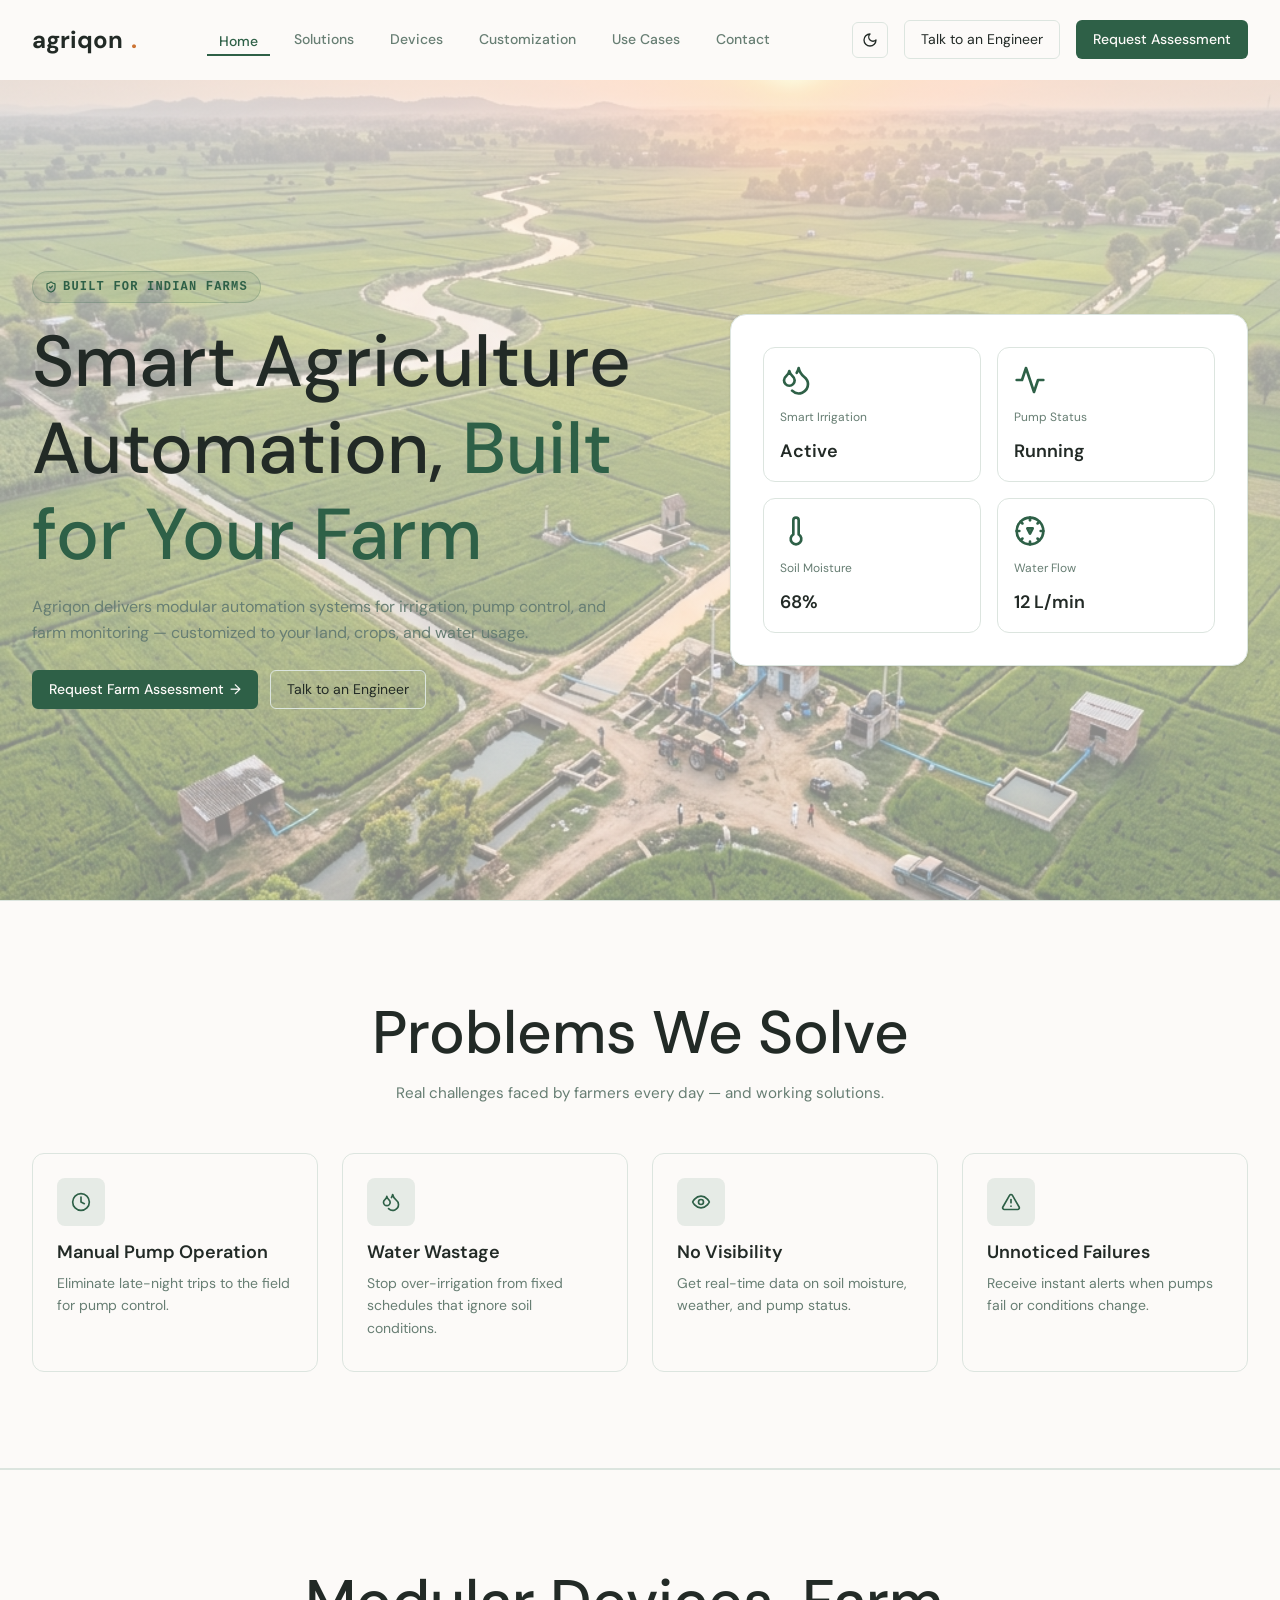
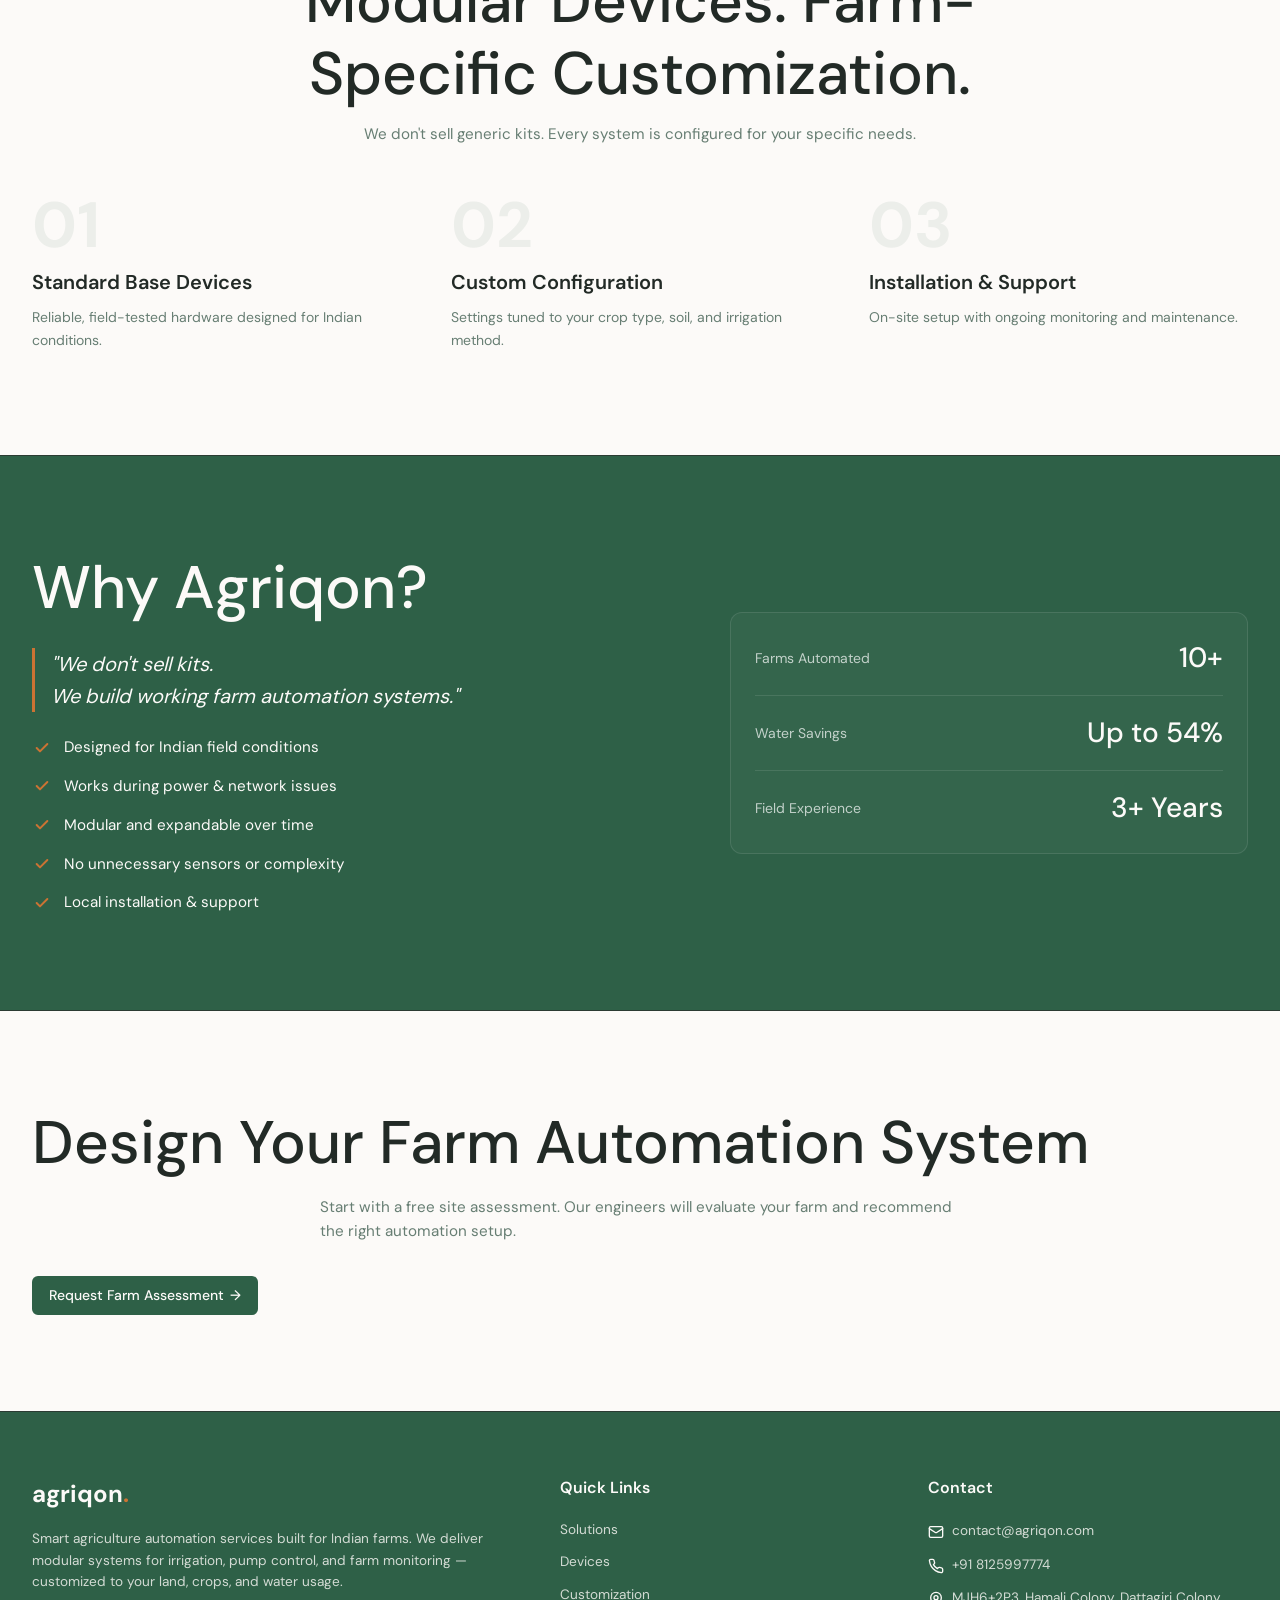
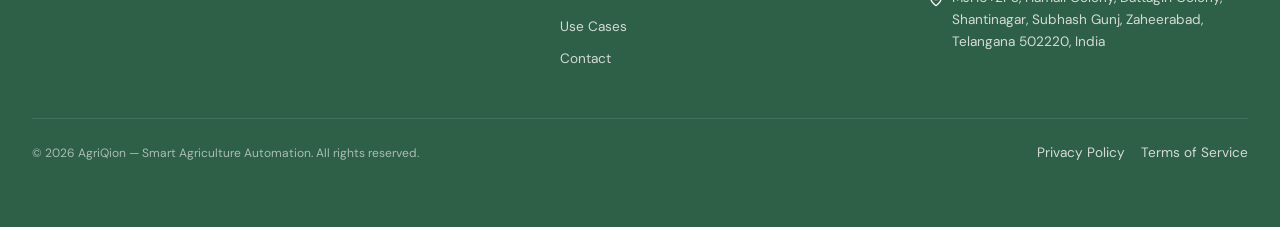
==== commit f5796ca1: "feat: link physical office address to Google Maps in all footers and contact cards" ====
--- a/index.html
+++ b/index.html
@@ -1,19 +1,22 @@
 <!DOCTYPE html>
 <html lang="en">
+
 <head>
   <meta charset="UTF-8">
   <meta name="viewport" content="width=device-width, initial-scale=1.0">
   <title>AgriQion - Smart Agriculture Automation for Indian Farms</title>
-  <meta name="description" content="AgriQion delivers modular automation systems for irrigation, pump control, and farm monitoring — customized to your land, crops, and water usage.">
-  
+  <meta name="description"
+    content="AgriQion delivers modular automation systems for irrigation, pump control, and farm monitoring — customized to your land, crops, and water usage.">
+
   <!-- Semantic SEO Meta Tags -->
   <link rel="canonical" href="https://www.agriqon.com/index.html">
-  
+
   <!-- Open Graph / Facebook -->
   <meta property="og:type" content="website">
   <meta property="og:url" content="https://www.agriqon.com/index.html">
   <meta property="og:title" content="AgriQion - Smart Agriculture Automation for Indian Farms">
-  <meta property="og:description" content="AgriQion delivers modular automation systems for irrigation, pump control, and farm monitoring — customized to your land, crops, and water usage.">
+  <meta property="og:description"
+    content="AgriQion delivers modular automation systems for irrigation, pump control, and farm monitoring — customized to your land, crops, and water usage.">
   <meta property="og:image" content="https://www.agriqon.com/assets/medium-farm.png">
   <meta property="og:site_name" content="AgriQion">
 
@@ -21,12 +24,14 @@
   <meta name="twitter:card" content="summary_large_image">
   <meta name="twitter:url" content="https://www.agriqon.com/index.html">
   <meta name="twitter:title" content="AgriQion - Smart Agriculture Automation for Indian Farms">
-  <meta name="twitter:description" content="AgriQion delivers modular automation systems for irrigation, pump control, and farm monitoring — customized to your land, crops, and water usage.">
+  <meta name="twitter:description"
+    content="AgriQion delivers modular automation systems for irrigation, pump control, and farm monitoring — customized to your land, crops, and water usage.">
   <meta name="twitter:image" content="https://www.agriqon.com/assets/medium-farm.png">
 
-  <link rel="stylesheet" href="style.0f98c7ca.css">
+  <link rel="stylesheet" href="style.83bb6822.css">
   <link rel="icon" href="favicon.ico" type="image/x-icon">
 </head>
+
 <body>
 
   <!-- Navigation Header -->
@@ -35,7 +40,7 @@
       <a href="index.html" class="logo-link">
         agriqon<span class="logo-dot">.</span>
       </a>
-      
+
       <!-- Desktop Menu -->
       <nav class="nav-menu">
         <a href="index.html" class="nav-link active">Home</a>
@@ -49,7 +54,8 @@
       <div class="nav-actions">
         <!-- Theme Toggle Button -->
         <button class="theme-toggle-btn" aria-label="Toggle Theme" id="theme-toggle">
-          <svg class="sun-icon" viewBox="0 0 24 24" fill="none" stroke="currentColor" stroke-width="2" stroke-linecap="round" stroke-linejoin="round">
+          <svg class="sun-icon" viewBox="0 0 24 24" fill="none" stroke="currentColor" stroke-width="2"
+            stroke-linecap="round" stroke-linejoin="round">
             <circle cx="12" cy="12" r="4"></circle>
             <path d="M12 2v2"></path>
             <path d="M12 20v2"></path>
@@ -60,17 +66,24 @@
             <path d="m6.34 17.66-1.41 1.41"></path>
             <path d="m19.07 4.93-1.41 1.41"></path>
           </svg>
-          <svg class="moon-icon" viewBox="0 0 24 24" fill="none" stroke="currentColor" stroke-width="2" stroke-linecap="round" stroke-linejoin="round">
+          <svg class="moon-icon" viewBox="0 0 24 24" fill="none" stroke="currentColor" stroke-width="2"
+            stroke-linecap="round" stroke-linejoin="round">
             <path d="M12 3a6 6 0 0 0 9 9 9 9 0 1 1-9-9Z"></path>
           </svg>
         </button>
 
         <a href="#talk-to-engineer" class="btn-ghost btn-talk-engineer">Talk to an Engineer</a>
         <a href="#assessment" class="btn-primary">Request Assessment</a>
-        
+
         <!-- Mobile hamburger menu -->
         <button class="mobile-nav-toggle" aria-label="Toggle Mobile Menu">
-          <svg xmlns="http://www.w3.org/2000/svg" width="24" height="24" viewBox="0 0 24 24" fill="none" stroke="currentColor" stroke-width="2" stroke-linecap="round" stroke-linejoin="round" class="lucide lucide-menu"><line x1="4" x2="20" y1="12" y2="12"></line><line x1="4" x2="20" y1="6" y2="6"></line><line x1="4" x2="20" y1="18" y2="18"></line></svg>
+          <svg xmlns="http://www.w3.org/2000/svg" width="24" height="24" viewBox="0 0 24 24" fill="none"
+            stroke="currentColor" stroke-width="2" stroke-linecap="round" stroke-linejoin="round"
+            class="lucide lucide-menu">
+            <line x1="4" x2="20" y1="12" y2="12"></line>
+            <line x1="4" x2="20" y1="6" y2="6"></line>
+            <line x1="4" x2="20" y1="18" y2="18"></line>
+          </svg>
         </button>
       </div>
     </div>
@@ -84,7 +97,11 @@
     <div style="display: flex; justify-content: space-between; align-items: center; margin-bottom: 24px;">
       <span style="font-family: 'DM Sans', sans-serif; font-weight: 700; font-size: 1.25rem;">Navigation</span>
       <button class="mobile-nav-toggle" style="background: none; border: none; cursor: pointer; color: inherit;">
-        <svg xmlns="http://www.w3.org/2000/svg" width="24" height="24" viewBox="0 0 24 24" fill="none" stroke="currentColor" stroke-width="2" stroke-linecap="round" stroke-linejoin="round" class="lucide lucide-x"><line x1="18" x2="6" y1="6" y2="18"></line><line x1="6" x2="18" y1="6" y2="18"></line></svg>
+        <svg xmlns="http://www.w3.org/2000/svg" width="24" height="24" viewBox="0 0 24 24" fill="none"
+          stroke="currentColor" stroke-width="2" stroke-linecap="round" stroke-linejoin="round" class="lucide lucide-x">
+          <line x1="18" x2="6" y1="6" y2="18"></line>
+          <line x1="6" x2="18" y1="6" y2="18"></line>
+        </svg>
       </button>
     </div>
     <div class="mobile-nav-menu">
@@ -95,55 +112,93 @@
       <a href="use-cases.html" class="nav-link">Use Cases</a>
       <a href="contact.html" class="nav-link">Contact</a>
     </div>
-    <a href="#talk-to-engineer" class="btn-primary" style="margin-top: auto; text-align: center;">Talk to an Engineer</a>
+    <a href="#talk-to-engineer" class="btn-primary" style="margin-top: auto; text-align: center;">Talk to an
+      Engineer</a>
   </div>
 
   <main class="main-content">
-    
+
     <!-- Hero Section -->
     <section class="hero-section">
       <div class="container hero-grid">
         <div class="reveal">
           <div class="hero-badge">
-            <svg xmlns="http://www.w3.org/2000/svg" width="12" height="12" viewBox="0 0 24 24" fill="none" stroke="currentColor" stroke-width="2.5" stroke-linecap="round" stroke-linejoin="round" class="lucide lucide-shield-check"><path d="M20 13c0 5-3.5 7.5-7.66 8.95a1 1 0 0 1-.67-.01C7.5 20.5 4 18 4 13V6a1 1 0 0 1 1-1c2 0 4.5-1.2 6.24-2.72a1.17 1.17 0 0 1 1.52 0C14.51 3.8 17 5 19 5a1 1 0 0 1 1 1z"></path><path d="m9 12 2 2 4-4"></path></svg>
+            <svg xmlns="http://www.w3.org/2000/svg" width="12" height="12" viewBox="0 0 24 24" fill="none"
+              stroke="currentColor" stroke-width="2.5" stroke-linecap="round" stroke-linejoin="round"
+              class="lucide lucide-shield-check">
+              <path
+                d="M20 13c0 5-3.5 7.5-7.66 8.95a1 1 0 0 1-.67-.01C7.5 20.5 4 18 4 13V6a1 1 0 0 1 1-1c2 0 4.5-1.2 6.24-2.72a1.17 1.17 0 0 1 1.52 0C14.51 3.8 17 5 19 5a1 1 0 0 1 1 1z">
+              </path>
+              <path d="m9 12 2 2 4-4"></path>
+            </svg>
             Built for Indian Farms
           </div>
-          <h1 class="hero-title">Smart Agriculture Automation, <span class="text-primary">Built for Your Farm</span></h1>
+          <h1 class="hero-title">Smart Agriculture Automation, <span class="text-primary">Built for Your Farm</span>
+          </h1>
           <p class="hero-description">
-            Agriqon delivers modular automation systems for irrigation, pump control, and farm monitoring — customized to your land, crops, and water usage.
+            Agriqon delivers modular automation systems for irrigation, pump control, and farm monitoring — customized
+            to your land, crops, and water usage.
           </p>
           <div class="hero-actions">
-            <a href="contact.html" class="btn-primary">Request Farm Assessment <span style="margin-left: 6px;">→</span></a>
+            <a href="contact.html" class="btn-primary">Request Farm Assessment <span
+                style="margin-left: 6px;">→</span></a>
             <a href="#talk-to-engineer" class="btn-ghost btn-talk-engineer">Talk to an Engineer</a>
           </div>
         </div>
 
         <!-- Live Dashboard Card Widget -->
         <div class="reveal reveal-delay-2" style="position: relative;">
-          
-          <div style="position: relative; background-color: hsl(var(--card)); border-radius: 1rem; border: 1px solid hsl(var(--border)); padding: 32px; z-index: 1; box-shadow: var(--badge-shadow);">
+
+          <div
+            style="position: relative; background-color: hsl(var(--card)); border-radius: 1rem; border: 1px solid hsl(var(--border)); padding: 32px; z-index: 1; box-shadow: var(--badge-shadow);">
             <div style="display: grid; grid-template-columns: repeat(2, 1fr); gap: 16px;">
               <!-- Card 1: Smart Irrigation -->
               <div class="hero-widget-card">
-                <svg xmlns="http://www.w3.org/2000/svg" viewBox="0 0 24 24" fill="none" stroke="currentColor" stroke-width="2" stroke-linecap="round" stroke-linejoin="round" class="hero-widget-icon"><path d="M7 16.3c2.2 0 4-1.83 4-4.05 0-1.16-.57-2.26-1.71-3.19S7.29 6.75 7 5.3c-.29 1.45-1.14 2.84-2.29 3.76S3 11.1 3 12.25c0 2.22 1.8 4.05 4 4.05z"></path><path d="M12.56 6.6A10.97 10.97 0 0 0 14 3.02c.5 2.5 2 4.9 4 6.5s3 3.5 3 5.5a6.98 6.98 0 0 1-11.91 4.97"></path></svg>
+                <svg xmlns="http://www.w3.org/2000/svg" viewBox="0 0 24 24" fill="none" stroke="currentColor"
+                  stroke-width="2" stroke-linecap="round" stroke-linejoin="round" class="hero-widget-icon">
+                  <path
+                    d="M7 16.3c2.2 0 4-1.83 4-4.05 0-1.16-.57-2.26-1.71-3.19S7.29 6.75 7 5.3c-.29 1.45-1.14 2.84-2.29 3.76S3 11.1 3 12.25c0 2.22 1.8 4.05 4 4.05z">
+                  </path>
+                  <path
+                    d="M12.56 6.6A10.97 10.97 0 0 0 14 3.02c.5 2.5 2 4.9 4 6.5s3 3.5 3 5.5a6.98 6.98 0 0 1-11.91 4.97">
+                  </path>
+                </svg>
                 <span class="hero-widget-label">Smart Irrigation</span>
                 <span class="hero-widget-value">Active</span>
               </div>
               <!-- Card 2: Pump Status -->
               <div class="hero-widget-card">
-                <svg xmlns="http://www.w3.org/2000/svg" viewBox="0 0 24 24" fill="none" stroke="currentColor" stroke-width="2" stroke-linecap="round" stroke-linejoin="round" class="hero-widget-icon"><path d="M22 12h-4l-3 9L9 3l-3 9H2"></path></svg>
+                <svg xmlns="http://www.w3.org/2000/svg" viewBox="0 0 24 24" fill="none" stroke="currentColor"
+                  stroke-width="2" stroke-linecap="round" stroke-linejoin="round" class="hero-widget-icon">
+                  <path d="M22 12h-4l-3 9L9 3l-3 9H2"></path>
+                </svg>
                 <span class="hero-widget-label">Pump Status</span>
                 <span class="hero-widget-value">Running</span>
               </div>
               <!-- Card 3: Soil Moisture -->
               <div class="hero-widget-card">
-                <svg xmlns="http://www.w3.org/2000/svg" viewBox="0 0 24 24" fill="none" stroke="currentColor" stroke-width="2" stroke-linecap="round" stroke-linejoin="round" class="hero-widget-icon"><path d="M14 4v10.54a4 4 0 1 1-4 0V4a2 2 0 0 1 4 0Z"></path></svg>
+                <svg xmlns="http://www.w3.org/2000/svg" viewBox="0 0 24 24" fill="none" stroke="currentColor"
+                  stroke-width="2" stroke-linecap="round" stroke-linejoin="round" class="hero-widget-icon">
+                  <path d="M14 4v10.54a4 4 0 1 1-4 0V4a2 2 0 0 1 4 0Z"></path>
+                </svg>
                 <span class="hero-widget-label">Soil Moisture</span>
                 <span class="hero-widget-value">68%</span>
               </div>
               <!-- Card 4: Water Flow -->
               <div class="hero-widget-card">
-                <svg xmlns="http://www.w3.org/2000/svg" viewBox="0 0 24 24" fill="none" stroke="currentColor" stroke-width="2" stroke-linecap="round" stroke-linejoin="round" class="hero-widget-icon"><circle cx="12" cy="12" r="10"></circle><path d="m12 14-2-4h4Z"></path><path d="M12 2v2"></path><path d="M12 20v2"></path><path d="M4.93 4.93l1.41 1.41"></path><path d="M17.66 17.66l1.41 1.41"></path><path d="M2 12h2"></path><path d="M20 12h2"></path><path d="M6.34 17.66l-1.41 1.41"></path><path d="M19.07 4.93l-1.41 1.41"></path></svg>
+                <svg xmlns="http://www.w3.org/2000/svg" viewBox="0 0 24 24" fill="none" stroke="currentColor"
+                  stroke-width="2" stroke-linecap="round" stroke-linejoin="round" class="hero-widget-icon">
+                  <circle cx="12" cy="12" r="10"></circle>
+                  <path d="m12 14-2-4h4Z"></path>
+                  <path d="M12 2v2"></path>
+                  <path d="M12 20v2"></path>
+                  <path d="M4.93 4.93l1.41 1.41"></path>
+                  <path d="M17.66 17.66l1.41 1.41"></path>
+                  <path d="M2 12h2"></path>
+                  <path d="M20 12h2"></path>
+                  <path d="M6.34 17.66l-1.41 1.41"></path>
+                  <path d="M19.07 4.93l-1.41 1.41"></path>
+                </svg>
                 <span class="hero-widget-label">Water Flow</span>
                 <span class="hero-widget-value">12 L/min</span>
               </div>
@@ -154,7 +209,8 @@
     </section>
 
     <!-- Problems We Solve -->
-    <section class="section-padding" style="background-color: hsl(var(--background)); border-top: 1px solid hsl(var(--border)); border-bottom: 1px solid hsl(var(--border));">
+    <section class="section-padding"
+      style="background-color: hsl(var(--background)); border-top: 1px solid hsl(var(--border)); border-bottom: 1px solid hsl(var(--border));">
       <div class="container">
         <div class="section-header reveal">
           <h2 class="section-title">Problems We Solve</h2>
@@ -165,7 +221,12 @@
           <!-- Problem 1 -->
           <div class="feature-card reveal reveal-delay-1">
             <div class="feature-icon-wrapper">
-              <svg xmlns="http://www.w3.org/2000/svg" width="20" height="20" viewBox="0 0 24 24" fill="none" stroke="currentColor" stroke-width="2" stroke-linecap="round" stroke-linejoin="round" class="lucide lucide-clock"><circle cx="12" cy="12" r="10"></circle><polyline points="12 6 12 12 16 14"></polyline></svg>
+              <svg xmlns="http://www.w3.org/2000/svg" width="20" height="20" viewBox="0 0 24 24" fill="none"
+                stroke="currentColor" stroke-width="2" stroke-linecap="round" stroke-linejoin="round"
+                class="lucide lucide-clock">
+                <circle cx="12" cy="12" r="10"></circle>
+                <polyline points="12 6 12 12 16 14"></polyline>
+              </svg>
             </div>
             <h3 class="feature-title">Manual Pump Operation</h3>
             <p class="feature-desc">Eliminate late-night trips to the field for pump control.</p>
@@ -174,7 +235,16 @@
           <!-- Problem 2 -->
           <div class="feature-card reveal reveal-delay-2">
             <div class="feature-icon-wrapper">
-              <svg xmlns="http://www.w3.org/2000/svg" width="20" height="20" viewBox="0 0 24 24" fill="none" stroke="currentColor" stroke-width="2" stroke-linecap="round" stroke-linejoin="round" class="lucide lucide-droplets"><path d="M7 16.3c2.2 0 4-1.83 4-4.05 0-1.16-.57-2.26-1.71-3.19S7.29 6.75 7 5.3c-.29 1.45-1.14 2.84-2.29 3.76S3 11.1 3 12.25c0 2.22 1.8 4.05 4 4.05z"></path><path d="M12.56 6.6A10.97 10.97 0 0 0 14 3.02c.5 2.5 2 4.9 4 6.5s3 3.5 3 5.5a6.98 6.98 0 0 1-11.91 4.97"></path></svg>
+              <svg xmlns="http://www.w3.org/2000/svg" width="20" height="20" viewBox="0 0 24 24" fill="none"
+                stroke="currentColor" stroke-width="2" stroke-linecap="round" stroke-linejoin="round"
+                class="lucide lucide-droplets">
+                <path
+                  d="M7 16.3c2.2 0 4-1.83 4-4.05 0-1.16-.57-2.26-1.71-3.19S7.29 6.75 7 5.3c-.29 1.45-1.14 2.84-2.29 3.76S3 11.1 3 12.25c0 2.22 1.8 4.05 4 4.05z">
+                </path>
+                <path
+                  d="M12.56 6.6A10.97 10.97 0 0 0 14 3.02c.5 2.5 2 4.9 4 6.5s3 3.5 3 5.5a6.98 6.98 0 0 1-11.91 4.97">
+                </path>
+              </svg>
             </div>
             <h3 class="feature-title">Water Wastage</h3>
             <p class="feature-desc">Stop over-irrigation from fixed schedules that ignore soil conditions.</p>
@@ -183,7 +253,12 @@
           <!-- Problem 3 -->
           <div class="feature-card reveal reveal-delay-3">
             <div class="feature-icon-wrapper">
-              <svg xmlns="http://www.w3.org/2000/svg" width="20" height="20" viewBox="0 0 24 24" fill="none" stroke="currentColor" stroke-width="2" stroke-linecap="round" stroke-linejoin="round" class="lucide lucide-eye"><path d="M2 12s3-7 10-7 10 7 10 7-3 7-10 7-10-7-10-7Z"></path><circle cx="12" cy="12" r="3"></circle></svg>
+              <svg xmlns="http://www.w3.org/2000/svg" width="20" height="20" viewBox="0 0 24 24" fill="none"
+                stroke="currentColor" stroke-width="2" stroke-linecap="round" stroke-linejoin="round"
+                class="lucide lucide-eye">
+                <path d="M2 12s3-7 10-7 10 7 10 7-3 7-10 7-10-7-10-7Z"></path>
+                <circle cx="12" cy="12" r="3"></circle>
+              </svg>
             </div>
             <h3 class="feature-title">No Visibility</h3>
             <p class="feature-desc">Get real-time data on soil moisture, weather, and pump status.</p>
@@ -192,7 +267,13 @@
           <!-- Problem 4 -->
           <div class="feature-card reveal reveal-delay-4">
             <div class="feature-icon-wrapper">
-              <svg xmlns="http://www.w3.org/2000/svg" width="20" height="20" viewBox="0 0 24 24" fill="none" stroke="currentColor" stroke-width="2" stroke-linecap="round" stroke-linejoin="round" class="lucide lucide-alert-triangle"><path d="m21.73 18-8-14a2 2 0 0 0-3.48 0l-8 14A2 2 0 0 0 4 21h16a2 2 0 0 0 1.73-3Z"></path><line x1="12" y1="9" x2="12" y2="13"></line><line x1="12" y1="17" x2="12.01" y2="17"></line></svg>
+              <svg xmlns="http://www.w3.org/2000/svg" width="20" height="20" viewBox="0 0 24 24" fill="none"
+                stroke="currentColor" stroke-width="2" stroke-linecap="round" stroke-linejoin="round"
+                class="lucide lucide-alert-triangle">
+                <path d="m21.73 18-8-14a2 2 0 0 0-3.48 0l-8 14A2 2 0 0 0 4 21h16a2 2 0 0 0 1.73-3Z"></path>
+                <line x1="12" y1="9" x2="12" y2="13"></line>
+                <line x1="12" y1="17" x2="12.01" y2="17"></line>
+              </svg>
             </div>
             <h3 class="feature-title">Unnoticed Failures</h3>
             <p class="feature-desc">Receive instant alerts when pumps fail or conditions change.</p>
@@ -207,9 +288,10 @@
       <div class="container">
         <div class="section-header reveal">
           <h2 class="section-title">Modular Devices. Farm-Specific Customization.</h2>
-          <p class="section-description">We don't sell generic kits. Every system is configured for your specific needs.</p>
-        </div>
-        
+          <p class="section-description">We don't sell generic kits. Every system is configured for your specific needs.
+          </p>
+        </div>
+
         <div class="modular-grid">
           <div class="modular-card reveal reveal-delay-1">
             <span class="modular-num">01</span>
@@ -234,57 +316,78 @@
     <section class="why-section">
       <div class="container why-grid">
         <div class="reveal">
-          <h2 class="section-title" style="color: hsl(var(--primary-foreground)); margin-bottom: 24px;">Why Agriqon?</h2>
+          <h2 class="section-title" style="color: hsl(var(--primary-foreground)); margin-bottom: 24px;">Why Agriqon?
+          </h2>
           <div class="why-quote">
             "We don't sell kits.<br>We build working farm automation systems."
           </div>
           <ul class="why-bullets">
             <li class="why-bullet-item">
               <span class="why-bullet-icon">
-                <svg xmlns="http://www.w3.org/2000/svg" width="16" height="16" viewBox="0 0 24 24" fill="none" stroke="currentColor" stroke-width="3" stroke-linecap="round" stroke-linejoin="round" class="lucide lucide-check"><polyline points="20 6 9 17 4 12"></polyline></svg>
+                <svg xmlns="http://www.w3.org/2000/svg" width="16" height="16" viewBox="0 0 24 24" fill="none"
+                  stroke="currentColor" stroke-width="3" stroke-linecap="round" stroke-linejoin="round"
+                  class="lucide lucide-check">
+                  <polyline points="20 6 9 17 4 12"></polyline>
+                </svg>
               </span>
               <span>Designed for Indian field conditions</span>
             </li>
             <li class="why-bullet-item">
               <span class="why-bullet-icon">
-                <svg xmlns="http://www.w3.org/2000/svg" width="16" height="16" viewBox="0 0 24 24" fill="none" stroke="currentColor" stroke-width="3" stroke-linecap="round" stroke-linejoin="round" class="lucide lucide-check"><polyline points="20 6 9 17 4 12"></polyline></svg>
+                <svg xmlns="http://www.w3.org/2000/svg" width="16" height="16" viewBox="0 0 24 24" fill="none"
+                  stroke="currentColor" stroke-width="3" stroke-linecap="round" stroke-linejoin="round"
+                  class="lucide lucide-check">
+                  <polyline points="20 6 9 17 4 12"></polyline>
+                </svg>
               </span>
               <span>Works during power & network issues</span>
             </li>
             <li class="why-bullet-item">
               <span class="why-bullet-icon">
-                <svg xmlns="http://www.w3.org/2000/svg" width="16" height="16" viewBox="0 0 24 24" fill="none" stroke="currentColor" stroke-width="3" stroke-linecap="round" stroke-linejoin="round" class="lucide lucide-check"><polyline points="20 6 9 17 4 12"></polyline></svg>
+                <svg xmlns="http://www.w3.org/2000/svg" width="16" height="16" viewBox="0 0 24 24" fill="none"
+                  stroke="currentColor" stroke-width="3" stroke-linecap="round" stroke-linejoin="round"
+                  class="lucide lucide-check">
+                  <polyline points="20 6 9 17 4 12"></polyline>
+                </svg>
               </span>
               <span>Modular and expandable over time</span>
             </li>
             <li class="why-bullet-item">
               <span class="why-bullet-icon">
-                <svg xmlns="http://www.w3.org/2000/svg" width="16" height="16" viewBox="0 0 24 24" fill="none" stroke="currentColor" stroke-width="3" stroke-linecap="round" stroke-linejoin="round" class="lucide lucide-check"><polyline points="20 6 9 17 4 12"></polyline></svg>
+                <svg xmlns="http://www.w3.org/2000/svg" width="16" height="16" viewBox="0 0 24 24" fill="none"
+                  stroke="currentColor" stroke-width="3" stroke-linecap="round" stroke-linejoin="round"
+                  class="lucide lucide-check">
+                  <polyline points="20 6 9 17 4 12"></polyline>
+                </svg>
               </span>
               <span>No unnecessary sensors or complexity</span>
             </li>
             <li class="why-bullet-item">
               <span class="why-bullet-icon">
-                <svg xmlns="http://www.w3.org/2000/svg" width="16" height="16" viewBox="0 0 24 24" fill="none" stroke="currentColor" stroke-width="3" stroke-linecap="round" stroke-linejoin="round" class="lucide lucide-check"><polyline points="20 6 9 17 4 12"></polyline></svg>
+                <svg xmlns="http://www.w3.org/2000/svg" width="16" height="16" viewBox="0 0 24 24" fill="none"
+                  stroke="currentColor" stroke-width="3" stroke-linecap="round" stroke-linejoin="round"
+                  class="lucide lucide-check">
+                  <polyline points="20 6 9 17 4 12"></polyline>
+                </svg>
               </span>
               <span>Local installation & support</span>
             </li>
           </ul>
         </div>
-        
+
         <div class="reveal reveal-delay-2">
           <div class="stats-card">
             <div class="stats-row">
               <span class="stats-label">Farms Automated</span>
-              <span class="stats-value">500+</span>
+              <span class="stats-value">10+</span>
             </div>
             <div class="stats-row">
               <span class="stats-label">Water Savings</span>
-              <span class="stats-value">Up to 55%</span>
+              <span class="stats-value">Up to 54%</span>
             </div>
             <div class="stats-row">
               <span class="stats-label">Field Experience</span>
-              <span class="stats-value">+ Years</span>
+              <span class="stats-value">3+ Years</span>
             </div>
           </div>
         </div>
@@ -295,8 +398,10 @@
     <section class="section-padding" style="background-color: hsl(var(--background));">
       <div class="container text-center reveal">
         <h2 class="section-title" style="margin-bottom: 16px;">Design Your Farm Automation System</h2>
-        <p class="section-description" style="max-width: 640px; margin-left: auto; margin-right: auto; margin-bottom: 32px;">
-          Start with a free site assessment. Our engineers will evaluate your farm and recommend the right automation setup.
+        <p class="section-description"
+          style="max-width: 640px; margin-left: auto; margin-right: auto; margin-bottom: 32px;">
+          Start with a free site assessment. Our engineers will evaluate your farm and recommend the right automation
+          setup.
         </p>
         <a href="contact.html" class="btn-primary">Request Farm Assessment <span style="margin-left: 6px;">→</span></a>
       </div>
@@ -314,7 +419,8 @@
             agriqon<span style="color: hsl(var(--accent));">.</span>
           </a>
           <p class="footer-desc">
-            Smart agriculture automation services built for Indian farms. We deliver modular systems for irrigation, pump control, and farm monitoring — customized to your land, crops, and water usage.
+            Smart agriculture automation services built for Indian farms. We deliver modular systems for irrigation,
+            pump control, and farm monitoring — customized to your land, crops, and water usage.
           </p>
         </div>
 
@@ -332,16 +438,34 @@
         <div class="footer-contact">
           <span class="footer-title">Contact</span>
           <div class="footer-contact-item">
-            <svg class="footer-contact-icon" xmlns="http://www.w3.org/2000/svg" width="16" height="16" viewBox="0 0 24 24" fill="none" stroke="currentColor" stroke-width="2" stroke-linecap="round" stroke-linejoin="round"><rect width="20" height="16" x="2" y="4" rx="2"></rect><path d="m22 7-8.97 5.7a1.94 1.94 0 0 1-2.06 0L2 7"></path></svg>
+            <svg class="footer-contact-icon" xmlns="http://www.w3.org/2000/svg" width="16" height="16"
+              viewBox="0 0 24 24" fill="none" stroke="currentColor" stroke-width="2" stroke-linecap="round"
+              stroke-linejoin="round">
+              <rect width="20" height="16" x="2" y="4" rx="2"></rect>
+              <path d="m22 7-8.97 5.7a1.94 1.94 0 0 1-2.06 0L2 7"></path>
+            </svg>
             <a href="mailto:contact@agriqon.com" class="footer-link">contact@agriqon.com</a>
           </div>
           <div class="footer-contact-item">
-            <svg class="footer-contact-icon" xmlns="http://www.w3.org/2000/svg" width="16" height="16" viewBox="0 0 24 24" fill="none" stroke="currentColor" stroke-width="2" stroke-linecap="round" stroke-linejoin="round"><path d="M22 16.92v3a2 2 0 0 1-2.18 2 19.79 19.79 0 0 1-8.63-3.07 19.5 19.5 0 0 1-6-6 19.79 19.79 0 0 1-3.07-8.67A2 2 0 0 1 4.11 2h3a2 2 0 0 1 2 1.72 12.84 12.84 0 0 0 .7 2.81 2 2 0 0 1-.45 2.11L8.09 9.91a16 16 0 0 0 6 6l1.27-1.27a2 2 0 0 1 2.11-.45 12.84 12.84 0 0 0 2.81.7A2 2 0 0 1 22 16.92z"></path></svg>
+            <svg class="footer-contact-icon" xmlns="http://www.w3.org/2000/svg" width="16" height="16"
+              viewBox="0 0 24 24" fill="none" stroke="currentColor" stroke-width="2" stroke-linecap="round"
+              stroke-linejoin="round">
+              <path
+                d="M22 16.92v3a2 2 0 0 1-2.18 2 19.79 19.79 0 0 1-8.63-3.07 19.5 19.5 0 0 1-6-6 19.79 19.79 0 0 1-3.07-8.67A2 2 0 0 1 4.11 2h3a2 2 0 0 1 2 1.72 12.84 12.84 0 0 0 .7 2.81 2 2 0 0 1-.45 2.11L8.09 9.91a16 16 0 0 0 6 6l1.27-1.27a2 2 0 0 1 2.11-.45 12.84 12.84 0 0 0 2.81.7A2 2 0 0 1 22 16.92z">
+              </path>
+            </svg>
             <span>+91 8125997774</span>
           </div>
           <div class="footer-contact-item">
-            <svg class="footer-contact-icon" xmlns="http://www.w3.org/2000/svg" width="16" height="16" viewBox="0 0 24 24" fill="none" stroke="currentColor" stroke-width="2" stroke-linecap="round" stroke-linejoin="round"><path d="M20 10c0 6-8 12-8 12s-8-6-8-12a8 8 0 0 1 16 0Z"></path><circle cx="12" cy="10" r="3"></circle></svg>
-            <span>MJH6+2P3, Hamali Colony, Dattagiri Colony, Shantinagar, Subhash Gunj, Zaheerabad, Telangana 502220, India</span>
+            <svg class="footer-contact-icon" xmlns="http://www.w3.org/2000/svg" width="16" height="16"
+              viewBox="0 0 24 24" fill="none" stroke="currentColor" stroke-width="2" stroke-linecap="round"
+              stroke-linejoin="round">
+              <path d="M20 10c0 6-8 12-8 12s-8-6-8-12a8 8 0 0 1 16 0Z"></path>
+              <circle cx="12" cy="10" r="3"></circle>
+            </svg>
+            <a href="https://www.google.com/maps/search/?api=1&query=MJH6%2B2P3%2C+Hamali+Colony%2C+Zaheerabad%2C+Telangana+502220%2C+India"
+              target="_blank" rel="noopener noreferrer" class="footer-link">MJH6+2P3, Hamali Colony, Dattagiri Colony,
+              Shantinagar, Subhash Gunj, Zaheerabad, Telangana 502220, India</a>
           </div>
         </div>
       </div>
@@ -358,4 +482,5 @@
 
   <script src="script.19772925.js"></script>
 </body>
-</html>
+
+</html>
--- a/style.83bb6822.css
+++ b/style.83bb6822.css
@@ -0,0 +1,2326 @@
+/* style.css — AgriQion Design System CSS */
+
+
+/* 1. Fonts Setup */
+@font-face {
+  font-family: 'DM Sans';
+  src: url('fonts/DMSans-Regular.ttf') format('truetype');
+  font-weight: 400;
+  font-style: normal;
+}
+@font-face {
+  font-family: 'DM Sans';
+  src: url('fonts/DMSans-Medium.ttf') format('truetype');
+  font-weight: 500;
+  font-style: normal;
+}
+@font-face {
+  font-family: 'DM Sans';
+  src: url('fonts/DMSans-SemiBold.ttf') format('truetype');
+  font-weight: 600;
+  font-style: normal;
+}
+@font-face {
+  font-family: 'DM Sans';
+  src: url('fonts/DMSans-Bold.ttf') format('truetype');
+  font-weight: 700;
+  font-style: normal;
+}
+@font-face {
+  font-family: 'CameraPlainVariable';
+  src: url('fonts/CameraPlainVariable-100.woff2') format('woff2');
+  font-weight: 100;
+}
+
+/* 2. Color Variables (Tokens) */
+:root {
+  /* HSL mappings from design system */
+  --background: 40 33% 98%; /* Warm white #fcfbf8 */
+  --foreground: 150 10% 15%; /* Deep dark green #222a26 */
+  --card: 0 0% 100%; /* Pure white */
+  --card-foreground: 150 10% 15%;
+  --popover: 0 0% 100%;
+  --popover-foreground: 150 10% 15%;
+  
+  --primary: 150 35% 28%; /* Success / Brand color #2e6047 */
+  --primary-foreground: 40 33% 98%;
+  
+  --secondary: 140 20% 94%; /* Surface secondary light green #eef1ef */
+  --secondary-foreground: 150 35% 28%;
+  
+  --muted: 40 20% 94%; /* Warm grey surface #f3f1ed */
+  --muted-foreground: 150 10% 45%; /* Text muted #677e73 */
+  
+  --accent: 25 60% 50%; /* CTA Orange #cc7333 */
+  --accent-foreground: 40 33% 98%;
+  
+  --destructive: 0 84% 60%;
+  --destructive-foreground: 40 33% 98%;
+  
+  --border: 140 15% 88%; /* Light border #dce5df */
+  --input: 140 15% 88%;
+  --ring: 150 35% 28%;
+  
+  --sidebar-background: 0 0% 98%;
+  --sidebar-foreground: 240 5.3% 26.1%;
+  --sidebar-primary: 240 5.9% 10%;
+  
+  /* Additional core tokens */
+  --text-primary: #222a26;
+  --surface: #f3f1ed;
+  --border-dark: #2b3b33;
+  --text-muted: #8fa396;
+  
+  /* Shadows */
+  --badge-shadow: 0 1px 3px rgba(34, 42, 38, 0.08), 0 1px 2px rgba(34, 42, 38, 0.04);
+  --floating-shadow: rgba(0, 0, 0, 0.88) 0px 0px 0px 1px, rgba(0, 0, 0, 0.04) 0px 1px 0px 0px, rgba(0, 0, 0, 0.08) 0px 2px 2px -1px, rgba(0, 0, 0, 0.08) 0px 4px 4px -2px, rgba(0, 0, 0, 0.08) 0px 8px 8px -4px, rgba(0, 0, 0, 0.08) 0px 16px 16px -8px;
+}
+
+/* Dark Mode Overrides */
+html.dark, [data-theme="dark"] {
+  --background: 150 15% 8%; /* Dark background */
+  --foreground: 40 33% 95%; /* Off-white text */
+  --card: 150 15% 12%;
+  --card-foreground: 40 33% 95%;
+  --popover: 150 15% 12%;
+  --popover-foreground: 40 33% 95%;
+  
+  --primary: 145 40% 50%;
+  --primary-foreground: 150 15% 8%;
+  
+  --secondary: 150 15% 18%;
+  --secondary-foreground: 40 33% 95%;
+  
+  --muted: 150 15% 18%;
+  --muted-foreground: 140 10% 60%;
+  
+  --accent: 25 55% 55%;
+  --accent-foreground: 150 15% 8%;
+  
+  --destructive: 0 62% 50%;
+  --destructive-foreground: 40 33% 95%;
+  
+  --border: 150 15% 20%;
+  --input: 150 15% 20%;
+  --ring: 145 40% 50%;
+  
+  --sidebar-background: 240 5.9% 10%;
+  
+  --text-primary: #f5f3ef;
+  --surface: #1e2522;
+  --border-dark: #3c4d43;
+  --text-muted: #8fa396;
+  
+  --badge-shadow: 0 1px 3px rgba(0, 0, 0, 0.4), 0 4px 6px rgba(0, 0, 0, 0.2);
+}
+
+/* 3. Base Layout reset */
+* {
+  box-sizing: border-box;
+  margin: 0;
+  padding: 0;
+}
+
+body {
+  background-color: hsl(var(--background));
+  color: hsl(var(--foreground));
+  font-family: 'DM Sans', -apple-system, BlinkMacSystemFont, "Segoe UI", Roboto, sans-serif;
+  font-size: 0.875rem;
+  line-height: 1.5;
+  -webkit-font-smoothing: antialiased;
+  overflow-x: hidden;
+}
+
+/* Base Spacing grid units (multiples of 4px) */
+/* Container rules */
+.container {
+  max-width: 80rem;
+  margin: 0 auto;
+  padding: 0 16px;
+  width: 100%;
+}
+
+@media (min-width: 640px) { .container { padding: 0 24px; } }
+@media (min-width: 1024px) { .container { padding: 0 32px; } }
+
+/* Headers Hierarchy - Playfair Display for headings */
+h1, h2, h3, h4, h5, h6, .font-heading {
+  font-family: 'DM Sans', sans-serif;
+  font-weight: 500;
+  line-height: 1.2;
+  color: hsl(var(--foreground));
+}
+
+h1 {
+  font-size: 3rem; /* default mobile */
+}
+
+@media (min-width: 768px) {
+  h1 { font-size: 3.75rem; }
+}
+@media (min-width: 1024px) {
+  h1 { font-size: 4.5rem; }
+}
+
+h2 {
+  font-size: 2.25rem;
+}
+@media (min-width: 768px) {
+  h2 { font-size: 3rem; }
+}
+@media (min-width: 1024px) {
+  h2 { font-size: 3.75rem; }
+}
+
+h3 {
+  font-size: 1.75rem;
+}
+@media (min-width: 768px) {
+  h3 { font-size: 2.25rem; }
+}
+@media (min-width: 1024px) {
+  h3 { font-size: 3rem; }
+}
+
+p {
+  margin-bottom: 8px;
+}
+
+.text-primary {
+  color: hsl(var(--primary)) !important;
+}
+
+.text-accent {
+  color: hsl(var(--accent)) !important;
+}
+
+/* 4. Component Styles */
+
+/* Primary Button */
+.btn-primary {
+  display: inline-flex;
+  align-items: center;
+  justify-content: center;
+  background-color: hsl(var(--primary));
+  color: hsl(var(--primary-foreground));
+  border-radius: 6px;
+  padding: 8px 16px;
+  font-weight: 500;
+  font-family: 'DM Sans', sans-serif;
+  font-size: 0.875rem;
+  text-decoration: none;
+  border: 1px solid transparent;
+  cursor: pointer;
+  transition: opacity 150ms ease, transform 0.1s ease;
+}
+
+.btn-primary:hover {
+  opacity: 0.95;
+  background-color: hsl(var(--primary) / 0.9);
+}
+
+.btn-primary:focus {
+  outline: hsl(var(--primary)) solid 2px;
+}
+
+/* Accent Button (Orange CTA) */
+.btn-accent {
+  display: inline-flex;
+  align-items: center;
+  justify-content: center;
+  background-color: hsl(var(--accent));
+  color: hsl(var(--accent-foreground));
+  border-radius: 6px;
+  padding: 8px 16px;
+  font-weight: 500;
+  font-family: 'DM Sans', sans-serif;
+  font-size: 0.875rem;
+  text-decoration: none;
+  border: 1px solid transparent;
+  cursor: pointer;
+  transition: opacity 150ms ease, transform 0.1s ease;
+}
+
+.btn-accent:hover {
+  opacity: 0.9;
+}
+
+.btn-accent:focus {
+  outline: hsl(var(--accent)) solid 2px;
+}
+
+/* Ghost Button */
+.btn-ghost {
+  display: inline-flex;
+  align-items: center;
+  justify-content: center;
+  background-color: transparent;
+  border: 1px solid hsl(var(--border));
+  color: hsl(var(--foreground));
+  border-radius: 6px;
+  padding: 8px 16px;
+  font-weight: 400;
+  font-family: 'DM Sans', sans-serif;
+  font-size: 0.875rem;
+  text-decoration: none;
+  cursor: pointer;
+  transition: background-color 0.2s, color 0.2s, transform 0.1s;
+}
+
+.btn-ghost:hover {
+  background-color: rgba(34, 42, 38, 0.04);
+  color: hsl(var(--foreground));
+}
+
+html.dark .btn-ghost:hover, [data-theme="dark"] .btn-ghost:hover {
+  background-color: rgba(255, 255, 255, 0.04);
+}
+
+.btn-ghost:focus {
+  outline: rgb(16, 16, 16) auto 1px;
+}
+
+/* Cards */
+.card {
+  background-color: hsl(var(--muted));
+  border: 1px solid var(--border-dark);
+  border-radius: 6px;
+  padding: 16px;
+  box-shadow: var(--badge-shadow);
+  transition: transform 0.4s, opacity 0.4s, box-shadow 0.2s, border-color 0.2s;
+}
+
+.card:hover {
+  box-shadow: var(--badge-shadow);
+}
+
+/* Navigation System */
+.nav-header {
+  position: fixed;
+  top: 0;
+  left: 0;
+  right: 0;
+  z-index: 50;
+  padding: 20px 0;
+  transition: background-color 0.3s ease, border-color 0.3s ease, padding 0.3s ease;
+  border-bottom: 1px solid transparent;
+}
+
+.nav-header.scrolled {
+  background-color: hsl(var(--background) / 0.9);
+  border-bottom-color: hsl(var(--border));
+  padding: 12px 0;
+  backdrop-filter: none; /* Anti-pattern rule: No blur or backdrop-blur effects */
+}
+
+.nav-container {
+  display: flex;
+  align-items: center;
+  justify-content: space-between;
+}
+
+.logo-link {
+  font-family: 'DM Sans', sans-serif;
+  font-size: 1.5rem;
+  font-weight: 700;
+  color: hsl(var(--foreground));
+  text-decoration: none;
+  display: flex;
+  align-items: center;
+  gap: 8px;
+}
+
+.logo-dot {
+  color: hsl(var(--accent));
+}
+
+.nav-menu {
+  display: none;
+  align-items: center;
+  gap: 12px;
+}
+
+@media (min-width: 1024px) {
+  .nav-menu {
+    display: flex;
+  }
+}
+
+.nav-link {
+  color: hsl(var(--muted-foreground));
+  text-decoration: none;
+  font-family: 'DM Sans', sans-serif;
+  font-size: 0.875rem;
+  font-weight: 500;
+  padding: 8px 12px;
+  border-radius: 6px;
+  position: relative;
+  transition: color 0.2s cubic-bezier(0.4, 0, 0.2, 1), background-color 0.2s cubic-bezier(0.4, 0, 0.2, 1);
+}
+
+.nav-link:hover {
+  color: hsl(var(--foreground));
+}
+
+.nav-link.active {
+  color: hsl(var(--primary));
+  border-bottom: 2px solid hsl(var(--primary));
+  border-radius: 0;
+  padding-bottom: 2px;
+}
+
+.nav-actions {
+  display: flex;
+  align-items: center;
+  gap: 16px;
+}
+
+/* Mobile Nav Toggle */
+.mobile-nav-toggle {
+  display: block;
+  background: none;
+  border: none;
+  cursor: pointer;
+  color: hsl(var(--foreground));
+  padding: 4px;
+}
+
+@media (min-width: 1024px) {
+  .mobile-nav-toggle {
+    display: none;
+  }
+}
+
+/* Mobile Nav Drawer */
+.mobile-nav-drawer {
+  position: fixed;
+  top: 0;
+  right: -100%;
+  bottom: 0;
+  width: 280px;
+  background-color: hsl(var(--background));
+  border-left: 1px solid hsl(var(--border));
+  z-index: 100;
+  padding: 32px 24px;
+  display: flex;
+  flex-direction: column;
+  gap: 24px;
+  box-shadow: var(--floating-shadow);
+  transition: right 0.3s cubic-bezier(0.4, 0, 0.2, 1);
+}
+
+.mobile-nav-drawer.open {
+  right: 0;
+}
+
+.mobile-nav-overlay {
+  position: fixed;
+  top: 0;
+  left: 0;
+  right: 0;
+  bottom: 0;
+  background-color: rgba(0, 0, 0, 0.6);
+  z-index: 99;
+  opacity: 0;
+  pointer-events: none;
+  transition: opacity 0.3s ease;
+}
+
+.mobile-nav-overlay.open {
+  opacity: 1;
+  pointer-events: auto;
+}
+
+.mobile-nav-menu {
+  display: flex;
+  flex-direction: column;
+  gap: 16px;
+}
+
+/* Input Fields */
+.input {
+  background-color: hsl(var(--card));
+  border: 1px solid var(--border-dark);
+  border-radius: 6px;
+  padding: 8px 12px;
+  color: hsl(var(--foreground));
+  font-family: 'SFMono-Regular', monospace;
+  font-size: 14px;
+  width: 100%;
+  transition: border-color 0.2s, outline 0.2s;
+}
+
+.input:focus {
+  border-color: hsl(var(--accent));
+  outline: none;
+}
+
+/* Badges */
+.badge {
+  display: inline-flex;
+  align-items: center;
+  padding: 4px 8px;
+  border-radius: 9999px;
+  font-size: 12px;
+  font-weight: 500;
+  background-color: hsl(var(--muted));
+  color: hsl(var(--muted-foreground));
+  border: 1px solid hsl(var(--border));
+}
+
+/* Tables */
+.table-wrapper {
+  width: 100%;
+  overflow-x: auto;
+  border: 1px solid var(--border-dark);
+  border-radius: 6px;
+}
+
+.table {
+  width: 100%;
+  border-collapse: collapse;
+}
+
+.table th {
+  text-align: left;
+  padding: 12px 16px;
+  font-weight: 600;
+  font-size: 12px;
+  color: hsl(var(--muted-foreground));
+  text-transform: uppercase;
+  letter-spacing: 0.05em;
+  border-bottom: 1px solid var(--border-dark);
+  background-color: hsl(var(--secondary));
+}
+
+.table td {
+  padding: 12px 16px;
+  border-bottom: 1px solid var(--border-dark);
+  color: hsl(var(--foreground));
+}
+
+.table tr:last-child td {
+  border-bottom: none;
+}
+
+/* Form Groups */
+.form-group {
+  margin-bottom: 16px;
+  display: flex;
+  flex-direction: column;
+  gap: 6px;
+}
+
+.form-group label {
+  color: hsl(var(--muted-foreground));
+  font-size: 12px;
+  font-weight: 500;
+}
+
+.theme-toggle-btn {
+  display: inline-flex !important;
+  align-items: center;
+  justify-content: center;
+  width: 36px;
+  height: 36px;
+  border-radius: 6px;
+  border: 1px solid hsl(var(--border));
+  background-color: transparent;
+  color: hsl(var(--foreground));
+  cursor: pointer;
+  transition: background-color 0.2s, border-color 0.2s;
+}
+
+.theme-toggle-btn:hover {
+  background-color: hsl(var(--secondary));
+}
+
+.theme-toggle-btn svg {
+  width: 16px;
+  height: 16px;
+}
+
+.theme-toggle-btn .sun-icon {
+  display: none;
+}
+
+html.dark .theme-toggle-btn .sun-icon, [data-theme="dark"] .theme-toggle-btn .sun-icon {
+  display: block;
+}
+
+html.dark .theme-toggle-btn .moon-icon, [data-theme="dark"] .theme-toggle-btn .moon-icon {
+  display: none;
+}
+
+/* 6. Animations */
+@keyframes enter {
+  0% {
+    opacity: 0;
+    transform: translateY(10px);
+  }
+  100% {
+    opacity: 1;
+    transform: translateY(0);
+  }
+}
+
+@keyframes exit {
+  0% {
+    opacity: 1;
+    transform: translateY(0);
+  }
+  100% {
+    opacity: 0;
+    transform: translateY(-10px);
+  }
+}
+
+@keyframes bounce {
+  0%, 100% {
+    transform: translateY(-25%);
+    animation-timing-function: cubic-bezier(0.8, 0, 1, 1);
+  }
+  50% {
+    transform: none;
+    animation-timing-function: cubic-bezier(0, 0, 0.2, 1);
+  }
+}
+
+@keyframes pulse {
+  50% {
+    opacity: 0.5;
+  }
+}
+
+@keyframes spin {
+  100% {
+    transform: rotate(360deg);
+  }
+}
+
+.animate-bounce {
+  animation: bounce 1s infinite;
+}
+
+.animate-pulse {
+  animation: pulse 2s cubic-bezier(0.4, 0, 0.6, 1) infinite;
+}
+
+.animate-spin {
+  animation: spin 1s linear infinite;
+}
+
+/* Scroll Journey Reveals */
+.reveal {
+  opacity: 0;
+  transform: translateY(30px);
+  transition: opacity 0.5s cubic-bezier(0.4, 0, 0.2, 1),
+              transform 0.5s cubic-bezier(0.4, 0, 0.2, 1);
+}
+
+.reveal.visible {
+  opacity: 1;
+  transform: translateY(0);
+}
+
+/* Stagger delays */
+.reveal-delay-1 { transition-delay: 0.1s; }
+.reveal-delay-2 { transition-delay: 0.2s; }
+.reveal-delay-3 { transition-delay: 0.3s; }
+.reveal-delay-4 { transition-delay: 0.4s; }
+
+/* 7. Structural Custom Elements */
+.main-content {
+  flex: 1;
+  padding-top: 80px;
+}
+
+.section-padding {
+  padding: 64px 0;
+}
+
+@media (min-width: 1024px) {
+  .section-padding {
+    padding: 96px 0;
+  }
+}
+
+/* Hero Section Layout */
+.hero-section {
+  position: relative;
+  min-height: calc(100vh - 80px);
+  display: flex;
+  align-items: center;
+  padding: 48px 0;
+}
+
+.hero-grid {
+  display: grid;
+  grid-template-columns: 1fr;
+  gap: 32px;
+  align-items: center;
+}
+
+@media (min-width: 1024px) {
+  .hero-grid {
+    grid-template-columns: 1.1fr 0.9fr;
+    gap: 64px;
+  }
+}
+
+.hero-badge {
+  background-color: hsl(var(--primary) / 0.1);
+  color: hsl(var(--primary));
+  font-family: 'SFMono-Regular', monospace;
+  font-size: 0.75rem;
+  font-weight: 600;
+  text-transform: uppercase;
+  letter-spacing: 0.1em;
+  padding: 6px 12px;
+  border-radius: 9999px;
+  border: 1px solid hsl(var(--primary) / 0.2);
+  display: inline-flex;
+  align-items: center;
+  gap: 6px;
+  margin-bottom: 16px;
+}
+
+.hero-title {
+  margin-bottom: 16px;
+  color: hsl(var(--foreground));
+}
+
+.hero-description {
+  font-size: 1rem;
+  color: hsl(var(--muted-foreground));
+  margin-bottom: 24px;
+  max-width: 600px;
+  line-height: 1.6;
+}
+
+.hero-actions {
+  display: flex;
+  flex-wrap: wrap;
+  gap: 12px;
+}
+
+/* Grid helper utilities */
+.grid-2 {
+  display: grid;
+  grid-template-columns: 1fr;
+  gap: 24px;
+}
+
+@media (min-width: 768px) {
+  .grid-2 {
+    grid-template-columns: repeat(2, 1fr);
+  }
+}
+
+.grid-3 {
+  display: grid;
+  grid-template-columns: 1fr;
+  gap: 24px;
+}
+
+@media (min-width: 768px) {
+  .grid-3 {
+    grid-template-columns: repeat(2, 1fr);
+  }
+}
+
+@media (min-width: 1024px) {
+  .grid-3 {
+    grid-template-columns: repeat(3, 1fr);
+    gap: 32px;
+  }
+}
+
+.grid-4 {
+  display: grid;
+  grid-template-columns: 1fr;
+  gap: 24px;
+}
+
+@media (min-width: 640px) {
+  .grid-4 {
+    grid-template-columns: repeat(2, 1fr);
+  }
+}
+
+@media (min-width: 1024px) {
+  .grid-4 {
+    grid-template-columns: repeat(4, 1fr);
+  }
+}
+
+/* Section Header */
+.section-header {
+  text-align: center;
+  margin-bottom: 48px;
+  max-width: 720px;
+  margin-left: auto;
+  margin-right: auto;
+}
+
+.section-subtitle {
+  color: hsl(var(--accent));
+  font-family: 'SFMono-Regular', monospace;
+  text-transform: uppercase;
+  letter-spacing: 0.1em;
+  font-size: 0.75rem;
+  font-weight: 600;
+  margin-bottom: 8px;
+  display: block;
+}
+
+.section-title {
+  margin-bottom: 12px;
+}
+
+.section-description {
+  color: hsl(var(--muted-foreground));
+  font-size: 0.95rem;
+  line-height: 1.6;
+}
+
+/* Interactive Dashboard Card Styles */
+.dashboard-card {
+  position: relative;
+  background-color: hsl(var(--card));
+  border: 1px solid var(--border-dark);
+  border-radius: 24px; /* Matches 1.5rem radius option */
+  padding: 24px;
+  box-shadow: var(--badge-shadow);
+  display: flex;
+  flex-direction: column;
+  gap: 20px;
+}
+
+.dashboard-gradient-bg {
+  position: absolute;
+  inset: -12px;
+  background: linear-gradient(135deg, hsl(var(--primary) / 0.08), hsl(var(--accent) / 0.08));
+  border-radius: 32px;
+  z-index: -1;
+  pointer-events: none;
+}
+
+.dashboard-header {
+  display: flex;
+  align-items: center;
+  justify-content: space-between;
+  border-bottom: 1px solid hsl(var(--border));
+  padding-bottom: 16px;
+}
+
+.dashboard-title-container {
+  display: flex;
+  flex-direction: column;
+}
+
+.dashboard-tag {
+  font-family: 'SFMono-Regular', monospace;
+  font-size: 0.75rem;
+  color: hsl(var(--muted-foreground));
+  text-transform: uppercase;
+}
+
+.dashboard-title {
+  font-size: 1.25rem;
+  font-weight: 600;
+}
+
+.dashboard-status {
+  display: inline-flex;
+  align-items: center;
+  gap: 6px;
+  background-color: hsl(var(--primary) / 0.1);
+  color: hsl(var(--primary));
+  padding: 4px 10px;
+  border-radius: 9999px;
+  font-size: 0.75rem;
+  font-weight: 600;
+}
+
+.status-dot {
+  width: 6px;
+  height: 6px;
+  border-radius: 50%;
+  background-color: currentColor;
+}
+
+.dashboard-grid {
+  display: grid;
+  grid-template-columns: repeat(2, 1fr);
+  gap: 16px;
+}
+
+.dashboard-widget {
+  background-color: hsl(var(--muted));
+  border: 1px solid hsl(var(--border));
+  border-radius: 12px;
+  padding: 12px;
+  display: flex;
+  flex-direction: column;
+  gap: 4px;
+}
+
+.widget-label {
+  font-size: 0.75rem;
+  color: hsl(var(--muted-foreground));
+  text-transform: uppercase;
+}
+
+.widget-value {
+  font-size: 1.5rem;
+  font-weight: 700;
+  font-family: 'DM Sans', sans-serif;
+  color: hsl(var(--foreground));
+}
+
+.widget-subtext {
+  font-size: 0.75rem;
+  color: hsl(var(--muted-foreground));
+}
+
+/* Circular moisture progress indicator */
+.moisture-circle-container {
+  display: flex;
+  align-items: center;
+  gap: 12px;
+}
+
+.moisture-circle {
+  position: relative;
+  width: 50px;
+  height: 50px;
+}
+
+.moisture-circle svg {
+  transform: rotate(-90deg);
+  width: 50px;
+  height: 50px;
+}
+
+.moisture-circle circle {
+  fill: none;
+  stroke-width: 4;
+}
+
+.moisture-circle .bg-circle {
+  stroke: hsl(var(--border));
+}
+
+.moisture-circle .val-circle {
+  stroke: hsl(var(--primary));
+  stroke-dasharray: 126;
+  stroke-dashoffset: calc(126 - (126 * var(--moisture-val, 32)) / 100);
+  transition: stroke-dashoffset 0.5s ease-out;
+}
+
+/* Pump control button in dashboard */
+.pump-control-btn {
+  width: 100%;
+  padding: 12px;
+  border-radius: 12px;
+  background-color: hsl(var(--accent));
+  color: hsl(var(--accent-foreground));
+  border: none;
+  font-family: 'DM Sans', sans-serif;
+  font-weight: 600;
+  font-size: 0.9rem;
+  cursor: pointer;
+  display: flex;
+  align-items: center;
+  justify-content: center;
+  gap: 8px;
+  transition: background-color 0.2s, transform 0.1s;
+}
+
+.pump-control-btn.running {
+  background-color: hsl(var(--primary));
+}
+
+.pump-control-btn:hover {
+  opacity: 0.95;
+}
+
+/* Feature Cards */
+.feature-card {
+  background-color: hsl(var(--background));
+  border: 1px solid hsl(var(--border));
+  border-radius: 12px;
+  padding: 24px;
+  position: relative;
+  overflow: hidden;
+  transition: transform 0.3s ease, border-color 0.3s ease, box-shadow 0.3s ease;
+}
+
+.feature-card:hover {
+  border-color: hsl(var(--primary) / 0.3);
+  transform: translateY(-4px);
+  box-shadow: var(--badge-shadow);
+}
+
+.feature-num {
+  position: absolute;
+  top: -8px;
+  left: 12px;
+  font-size: 4rem;
+  font-family: 'DM Sans', sans-serif;
+  font-weight: 700;
+  color: hsl(var(--primary) / 0.08);
+  line-height: 1;
+}
+
+.feature-icon-wrapper {
+  width: 48px;
+  height: 48px;
+  border-radius: 8px;
+  background-color: hsl(var(--primary) / 0.1);
+  color: hsl(var(--primary));
+  display: flex;
+  align-items: center;
+  justify-content: center;
+  margin-bottom: 16px;
+  transition: background-color 0.2s;
+}
+
+.feature-card:hover .feature-icon-wrapper {
+  background-color: hsl(var(--primary) / 0.2);
+}
+
+.feature-title {
+  font-size: 1.125rem;
+  font-weight: 600;
+  margin-bottom: 8px;
+}
+
+.feature-desc {
+  color: hsl(var(--muted-foreground));
+  font-size: 0.875rem;
+  line-height: 1.6;
+}
+
+/* Form card styling */
+.cta-card {
+  background-color: hsl(var(--muted));
+  border: 1px solid var(--border-dark);
+  border-radius: 16px;
+  padding: 32px;
+  margin-top: 48px;
+  display: grid;
+  grid-template-columns: 1fr;
+  gap: 32px;
+}
+
+@media (min-width: 1024px) {
+  .cta-card {
+    grid-template-columns: 1.1fr 0.9fr;
+    align-items: center;
+  }
+}
+
+.cta-text-content {
+  display: flex;
+  flex-direction: column;
+  gap: 12px;
+}
+
+.cta-bullets {
+  list-style: none;
+  display: flex;
+  flex-direction: column;
+  gap: 8px;
+  margin-top: 8px;
+}
+
+.cta-bullet-item {
+  display: flex;
+  align-items: center;
+  gap: 8px;
+  color: hsl(var(--foreground));
+}
+
+.cta-bullet-icon {
+  color: hsl(var(--primary));
+  flex-shrink: 0;
+}
+
+/* Footer Styles */
+.site-footer {
+  background-color: hsl(var(--primary));
+  color: hsl(var(--primary-foreground));
+  padding: 64px 0;
+  border-top: 1px solid var(--border-dark);
+}
+
+.footer-grid {
+  display: grid;
+  grid-template-columns: 1fr;
+  gap: 32px;
+}
+
+@media (min-width: 768px) {
+  .footer-grid {
+    grid-template-columns: 1.5fr 1fr 1fr;
+    gap: 48px;
+  }
+}
+
+.footer-brand {
+  display: flex;
+  flex-direction: column;
+  gap: 16px;
+}
+
+.footer-logo {
+  font-family: 'DM Sans', sans-serif;
+  font-size: 1.5rem;
+  font-weight: 700;
+  color: hsl(var(--primary-foreground));
+  text-decoration: none;
+}
+
+.footer-desc {
+  font-size: 0.85rem;
+  color: hsl(var(--primary-foreground) / 0.8);
+  line-height: 1.6;
+}
+
+.footer-nav {
+  display: flex;
+  flex-direction: column;
+  gap: 12px;
+}
+
+.footer-title {
+  font-family: 'DM Sans', sans-serif;
+  font-size: 1rem;
+  font-weight: 600;
+  color: hsl(var(--primary-foreground));
+  margin-bottom: 8px;
+}
+
+.footer-link {
+  color: hsl(var(--primary-foreground) / 0.8);
+  text-decoration: none;
+  font-size: 0.85rem;
+  transition: color 0.15s;
+}
+
+.footer-link:hover {
+  color: hsl(var(--accent-foreground));
+}
+
+.footer-contact {
+  display: flex;
+  flex-direction: column;
+  gap: 12px;
+}
+
+.footer-contact-item {
+  display: flex;
+  align-items: flex-start;
+  gap: 8px;
+  font-size: 0.85rem;
+  color: hsl(var(--primary-foreground) / 0.8);
+  line-height: 1.6;
+}
+
+.footer-contact-icon {
+  flex-shrink: 0;
+  margin-top: 4px;
+  color: hsl(var(--accent-foreground));
+}
+
+.footer-bottom {
+  margin-top: 48px;
+  border-top: 1px solid hsl(var(--primary-foreground) / 0.1);
+  padding-top: 24px;
+  display: flex;
+  flex-direction: column;
+  gap: 16px;
+  font-size: 0.75rem;
+  color: hsl(var(--primary-foreground) / 0.6);
+}
+
+@media (min-width: 768px) {
+  .footer-bottom {
+    flex-direction: row;
+    justify-content: space-between;
+    align-items: center;
+  }
+}
+
+.footer-bottom-links {
+  display: flex;
+  gap: 16px;
+}
+
+/* Toast Notification Styles */
+.toast-container {
+  position: fixed;
+  bottom: 24px;
+  right: 24px;
+  z-index: 1000;
+  display: flex;
+  flex-direction: column;
+  gap: 12px;
+}
+
+.toast {
+  background-color: hsl(var(--card));
+  border: 1px solid var(--border-dark);
+  border-radius: 12px;
+  padding: 16px;
+  box-shadow: var(--floating-shadow);
+  display: flex;
+  align-items: flex-start;
+  gap: 12px;
+  width: 320px;
+  animation: enter 0.3s cubic-bezier(0.4, 0, 0.2, 1) forwards;
+}
+
+.toast.hiding {
+  animation: exit 0.2s cubic-bezier(0.4, 0, 0.2, 1) forwards;
+}
+
+.toast-icon {
+  color: hsl(var(--primary));
+  flex-shrink: 0;
+  margin-top: 2px;
+}
+
+.toast-content {
+  flex-grow: 1;
+}
+
+.toast-title {
+  font-weight: 600;
+  font-size: 0.875rem;
+  color: hsl(var(--foreground));
+  margin-bottom: 2px;
+}
+
+.toast-msg {
+  font-size: 0.75rem;
+  color: hsl(var(--muted-foreground));
+}
+
+.toast-close {
+  background: none;
+  border: none;
+  cursor: pointer;
+  color: hsl(var(--muted-foreground));
+}
+
+/* Modal dialog custom style */
+.modal-backdrop {
+  position: fixed;
+  top: 0;
+  left: 0;
+  right: 0;
+  bottom: 0;
+  background-color: rgba(34, 42, 38, 0.6);
+  z-index: 999;
+  display: flex;
+  align-items: center;
+  justify-content: center;
+  opacity: 0;
+  pointer-events: none;
+  transition: opacity 0.2s ease;
+}
+
+.modal-backdrop.open {
+  opacity: 1;
+  pointer-events: auto;
+}
+
+.modal {
+  background-color: hsl(var(--card));
+  border: 1px solid var(--border-dark);
+  border-radius: 16px;
+  padding: 24px;
+  max-width: 480px;
+  width: 90vw;
+  box-shadow: var(--floating-shadow);
+  transform: translateY(20px);
+  transition: transform 0.2s ease;
+  display: flex;
+  flex-direction: column;
+  gap: 16px;
+}
+
+.modal-backdrop.open .modal {
+  transform: translateY(0);
+}
+
+.modal-header {
+  display: flex;
+  align-items: center;
+  justify-content: space-between;
+}
+
+.modal-title {
+  font-size: 1.25rem;
+  font-weight: 600;
+}
+
+.modal-close {
+  background: none;
+  border: none;
+  cursor: pointer;
+  color: hsl(var(--muted-foreground));
+}
+
+.modal-body {
+  font-size: 0.875rem;
+  color: hsl(var(--muted-foreground));
+  line-height: 1.6;
+}
+
+.modal-footer {
+  display: flex;
+  justify-content: flex-end;
+  gap: 12px;
+  margin-top: 8px;
+}
+
+/* Custom styles for detail/inner layouts */
+.detail-intro-section {
+  background-color: hsl(var(--muted));
+  border-bottom: 1px solid hsl(var(--border));
+  padding: 48px 0;
+}
+
+.device-badge-tag {
+  background-color: hsl(var(--primary) / 0.1);
+  color: hsl(var(--primary));
+  font-size: 0.75rem;
+  font-weight: 600;
+  padding: 2px 8px;
+  border-radius: 4px;
+}
+
+.device-card-customizable-block {
+  margin-top: 16px;
+  border-top: 1px solid hsl(var(--border));
+  padding-top: 16px;
+  display: flex;
+  flex-direction: column;
+  gap: 8px;
+}
+
+.customizable-title {
+  font-size: 0.75rem;
+  font-weight: 600;
+  text-transform: uppercase;
+  color: hsl(var(--muted-foreground));
+  letter-spacing: 0.05em;
+}
+
+.customizable-list {
+  list-style: none;
+  display: flex;
+  flex-wrap: wrap;
+  gap: 6px;
+}
+
+.customizable-item {
+  font-size: 0.75rem;
+  background-color: hsl(var(--secondary));
+  color: hsl(var(--secondary-foreground));
+  padding: 4px 8px;
+  border-radius: 4px;
+  border: 1px solid hsl(var(--primary) / 0.1);
+}
+
+.steps-timeline {
+  display: flex;
+  flex-direction: column;
+  gap: 32px;
+  position: relative;
+  padding-left: 32px;
+  margin-top: 24px;
+}
+
+.steps-timeline::before {
+  content: '';
+  position: absolute;
+  left: 11px;
+  top: 8px;
+  bottom: 8px;
+  width: 2px;
+  background-color: var(--border-dark);
+}
+
+.step-node {
+  position: relative;
+}
+
+.step-number {
+  position: absolute;
+  left: -32px;
+  top: 0;
+  width: 24px;
+  height: 24px;
+  border-radius: 50%;
+  background-color: hsl(var(--primary));
+  color: hsl(var(--primary-foreground));
+  display: flex;
+  align-items: center;
+  justify-content: center;
+  font-family: 'DM Sans', sans-serif;
+  font-size: 0.75rem;
+  font-weight: 700;
+  border: 1px solid var(--border-dark);
+}
+
+.step-header {
+  margin-bottom: 8px;
+}
+
+.step-title {
+  font-size: 1.125rem;
+  font-weight: 600;
+  display: flex;
+  align-items: center;
+  gap: 8px;
+}
+
+.step-desc {
+  color: hsl(var(--muted-foreground));
+  line-height: 1.6;
+}
+
+.step-subitems {
+  list-style: none;
+  display: flex;
+  flex-wrap: wrap;
+  gap: 8px;
+  margin-top: 12px;
+}
+
+.step-subitem {
+  font-size: 0.75rem;
+  color: hsl(var(--muted-foreground));
+  border: 1px solid hsl(var(--border));
+  border-radius: 4px;
+  padding: 2px 6px;
+  background-color: hsl(var(--card));
+}
+
+/* 8. Contact Page & FAQ Accordion Styles */
+
+/* Form rows */
+.form-row {
+  display: grid;
+  grid-template-columns: 1fr;
+  gap: 16px;
+}
+
+@media (min-width: 640px) {
+  .form-row {
+    grid-template-columns: repeat(2, 1fr);
+  }
+}
+
+/* WhatsApp Button */
+.btn-whatsapp {
+  transition: background-color 0.2s, transform 0.1s ease, box-shadow 0.2s;
+}
+
+.btn-whatsapp:hover {
+  background-color: #20ba5a !important; /* Slightly darker green */
+  box-shadow: 0 6px 12px rgba(37, 211, 102, 0.25);
+  transform: translateY(-1px);
+}
+
+.btn-whatsapp:active {
+  transform: translateY(0);
+}
+
+/* Accordion layout */
+.faq-accordion-container {
+  width: 100%;
+}
+
+.faq-item {
+  background-color: hsl(var(--card));
+  border: 1px solid var(--border-dark);
+  border-radius: 6px;
+  overflow: hidden;
+  transition: border-color 0.2s ease, box-shadow 0.2s ease;
+}
+
+.faq-item:hover {
+  border-color: hsl(var(--accent));
+  box-shadow: var(--badge-shadow);
+}
+
+.faq-header {
+  width: 100%;
+  display: flex;
+  justify-content: space-between;
+  align-items: center;
+  padding: 16px 20px;
+  background: none;
+  border: none;
+  cursor: pointer;
+  text-align: left;
+  font-family: 'DM Sans', sans-serif;
+  font-size: 1rem;
+  font-weight: 500;
+  color: hsl(var(--foreground));
+  transition: color 0.2s ease;
+}
+
+.faq-header:hover {
+  color: hsl(var(--accent));
+}
+
+.faq-caret {
+  transition: transform 0.2s cubic-bezier(0.4, 0, 0.2, 1);
+  color: hsl(var(--muted-foreground));
+  flex-shrink: 0;
+}
+
+.faq-header:hover .faq-caret {
+  color: hsl(var(--accent));
+}
+
+/* Accordion panel */
+.faq-content {
+  max-height: 0;
+  overflow: hidden;
+  transition: max-height 0.25s cubic-bezier(0.4, 0, 0.2, 1);
+}
+
+.faq-content-inner {
+  padding: 0 20px 20px 20px;
+  color: hsl(var(--muted-foreground));
+  font-size: 0.875rem;
+  line-height: 1.6;
+}
+
+.faq-content-inner p {
+  margin-bottom: 0;
+}
+
+/* Active open states */
+.faq-item.open {
+  border-color: hsl(var(--accent));
+}
+
+.faq-item.open .faq-header {
+  color: hsl(var(--accent));
+}
+
+.faq-item.open .faq-caret {
+  transform: rotate(180deg);
+  color: hsl(var(--accent));
+}
+
+/* 9. Use Case Card Redesign Styles */
+.use-case-card {
+  background-color: hsl(var(--card));
+  border: 1px solid var(--border-dark);
+  border-radius: 12px;
+  overflow: hidden;
+  display: flex;
+  flex-direction: column;
+  margin-bottom: 32px;
+  box-shadow: var(--badge-shadow);
+  transition: transform 0.4s ease, box-shadow 0.2s ease;
+}
+
+.use-case-card:hover {
+  box-shadow: var(--floating-shadow);
+  transform: translateY(-2px);
+}
+
+.use-case-banner {
+  position: relative;
+  width: 100%;
+  height: 220px;
+  overflow: hidden;
+  border-bottom: 1px solid var(--border-dark);
+}
+
+.use-case-banner img {
+  width: 100%;
+  height: 100%;
+  object-fit: cover;
+  transition: transform 0.8s ease;
+}
+
+.use-case-card:hover .use-case-banner img {
+  transform: scale(1.02);
+}
+
+.use-case-badge {
+  position: absolute;
+  bottom: 16px;
+  left: 16px;
+  background-color: #ffffff;
+  color: #cc7333;
+  border: 1px solid #cc7333;
+  border-radius: 9999px;
+  padding: 4px 12px;
+  font-size: 0.75rem;
+  font-weight: 500;
+  font-family: 'DM Sans', sans-serif;
+  box-shadow: 0 2px 4px rgba(0,0,0,0.06);
+}
+
+html.dark .use-case-badge {
+  background-color: #1e2522;
+  color: #cb824d;
+  border-color: #cb824d;
+}
+
+.use-case-content-grid {
+  display: grid;
+  grid-template-columns: 1fr;
+  padding: 24px;
+  gap: 24px;
+}
+
+@media (min-width: 1024px) {
+  .use-case-content-grid {
+    grid-template-columns: 2.3fr 1fr;
+    gap: 40px;
+  }
+}
+
+.use-case-left {
+  display: flex;
+  flex-direction: column;
+  gap: 16px;
+}
+
+.use-case-title {
+  font-size: 1.5rem;
+  font-weight: 700;
+  margin-bottom: 0;
+  color: hsl(var(--foreground));
+}
+
+.use-case-desc {
+  color: hsl(var(--muted-foreground));
+  font-size: 0.9rem;
+  line-height: 1.6;
+  margin-bottom: 8px;
+}
+
+.use-case-details-row {
+  display: grid;
+  grid-template-columns: 1fr;
+  gap: 24px;
+}
+
+@media (min-width: 640px) {
+  .use-case-details-row {
+    grid-template-columns: 1fr 1fr;
+  }
+}
+
+.use-case-column {
+  display: flex;
+  flex-direction: column;
+  gap: 10px;
+}
+
+.use-case-col-title {
+  font-size: 0.75rem;
+  font-family: 'DM Sans', sans-serif;
+  font-weight: 700;
+  text-transform: uppercase;
+  color: hsl(var(--foreground));
+  letter-spacing: 0.05em;
+  border-bottom: 1px dashed hsl(var(--border));
+  padding-bottom: 6px;
+  margin-bottom: 4px;
+}
+
+.devices-list, .customized-list {
+  list-style: none;
+  display: flex;
+  flex-direction: column;
+  gap: 8px;
+  padding-left: 0;
+}
+
+.devices-list li {
+  position: relative;
+  padding-left: 16px;
+  font-size: 0.85rem;
+  color: hsl(var(--primary));
+  font-weight: 500;
+}
+
+.devices-list li::before {
+  content: "•";
+  position: absolute;
+  left: 0;
+  color: hsl(var(--accent));
+  font-weight: 700;
+}
+
+.customized-list li {
+  display: flex;
+  align-items: flex-start;
+  gap: 8px;
+  font-size: 0.85rem;
+  color: hsl(var(--muted-foreground));
+  line-height: 1.4;
+}
+
+.customized-list li svg.check-icon {
+  color: hsl(var(--primary));
+  flex-shrink: 0;
+  margin-top: 2px;
+}
+
+.use-case-right {
+  border-top: 1px solid hsl(var(--border));
+  padding-top: 20px;
+  display: flex;
+  flex-direction: column;
+  gap: 12px;
+}
+
+@media (min-width: 1024px) {
+  .use-case-right {
+    border-top: none;
+    border-left: 1px solid hsl(var(--border));
+    padding-top: 0;
+    padding-left: 40px;
+  }
+}
+
+.result-title {
+  font-size: 0.75rem;
+  font-family: 'DM Sans', sans-serif;
+  font-weight: 700;
+  text-transform: uppercase;
+  color: hsl(var(--foreground));
+  letter-spacing: 0.05em;
+  margin-bottom: 4px;
+}
+
+.result-text {
+  font-size: 0.9rem;
+  line-height: 1.6;
+  color: hsl(var(--foreground));
+  font-weight: 500;
+  margin-bottom: 0;
+}
+
+/* Hero Overlay & Glow Styles */
+.hero-section {
+  position: relative;
+  min-height: calc(100vh - 80px);
+  display: flex;
+  align-items: center;
+  padding: 48px 0;
+  background-image: linear-gradient(to bottom, rgba(252, 251, 248, 0.70) 0%, rgba(252, 251, 248, 0.50) 100%), url('assets/medium-farm.png');
+  background-size: cover;
+  background-position: center;
+}
+
+html.dark .hero-section, [data-theme="dark"] .hero-section {
+  background-image: linear-gradient(to bottom, rgba(21, 28, 24, 0.75) 0%, rgba(21, 28, 24, 0.55) 100%), url('assets/medium-farm.png');
+}
+
+.blur-2xl {
+  filter: blur(40px);
+}
+
+.hero-widget-card {
+  background-color: hsl(var(--card));
+  border: 1px solid hsl(var(--border));
+  border-radius: 12px;
+  padding: 16px;
+  display: flex;
+  flex-direction: column;
+  gap: 12px;
+  transition: transform 0.2s, box-shadow 0.2s;
+}
+
+.hero-widget-card:hover {
+  transform: translateY(-2px);
+  box-shadow: 0 4px 12px rgba(34, 42, 38, 0.05);
+}
+
+.hero-widget-icon {
+  width: 32px;
+  height: 32px;
+  color: hsl(var(--primary));
+  flex-shrink: 0;
+}
+
+.hero-widget-label {
+  font-size: 0.75rem;
+  color: hsl(var(--muted-foreground));
+  text-transform: none;
+  font-weight: 400;
+}
+
+.hero-widget-value {
+  font-size: 1.125rem;
+  font-weight: 600;
+  color: hsl(var(--foreground));
+}
+
+/* Why Agriqon Section Layout */
+.why-section {
+  background-color: hsl(var(--primary));
+  color: hsl(var(--primary-foreground));
+  padding: 64px 0;
+  border-top: 1px solid var(--border-dark);
+  border-bottom: 1px solid var(--border-dark);
+}
+
+@media (min-width: 1024px) {
+  .why-section {
+    padding: 96px 0;
+  }
+}
+
+.why-grid {
+  display: grid;
+  grid-template-columns: 1fr;
+  gap: 48px;
+  align-items: center;
+}
+
+@media (min-width: 1024px) {
+  .why-grid {
+    grid-template-columns: 1.1fr 0.9fr;
+    gap: 64px;
+  }
+}
+
+.why-quote {
+  font-size: 1.25rem;
+  line-height: 1.6;
+  font-style: italic;
+  border-left: 3px solid hsl(var(--accent));
+  padding-left: 16px;
+  margin-bottom: 24px;
+  font-family: 'DM Sans', sans-serif;
+}
+
+.why-bullets {
+  display: flex;
+  flex-direction: column;
+  gap: 16px;
+  list-style: none;
+}
+
+.why-bullet-item {
+  display: flex;
+  align-items: center;
+  gap: 12px;
+  font-size: 0.95rem;
+}
+
+.why-bullet-icon {
+  color: hsl(var(--accent));
+  flex-shrink: 0;
+  display: inline-flex;
+  align-items: center;
+  justify-content: center;
+  width: 20px;
+  height: 20px;
+}
+
+.stats-card {
+  background-color: rgba(255, 255, 255, 0.03);
+  border: 1px solid rgba(255, 255, 255, 0.10);
+  border-radius: 12px;
+  padding: 24px;
+  display: flex;
+  flex-direction: column;
+}
+
+.stats-row {
+  display: flex;
+  justify-content: space-between;
+  align-items: center;
+  padding: 16px 0;
+  border-bottom: 1px solid rgba(255, 255, 255, 0.1);
+}
+
+.stats-row:last-child {
+  border-bottom: none;
+  padding-bottom: 0;
+}
+
+.stats-row:first-child {
+  padding-top: 0;
+}
+
+.stats-label {
+  font-size: 0.875rem;
+  color: rgba(255, 255, 255, 0.7);
+}
+
+.stats-value {
+  font-size: 1.75rem;
+  font-weight: 500;
+  font-family: 'DM Sans', sans-serif;
+  color: hsl(var(--primary-foreground));
+}
+
+/* Modular Devices Section Layout */
+.modular-section {
+  padding: 64px 0;
+  border-top: 1px solid hsl(var(--border));
+}
+
+@media (min-width: 1024px) {
+  .modular-section {
+    padding: 96px 0;
+  }
+}
+
+.modular-grid {
+  display: grid;
+  grid-template-columns: 1fr;
+  gap: 32px;
+  margin-top: 48px;
+}
+
+@media (min-width: 768px) {
+  .modular-grid {
+    grid-template-columns: repeat(3, 1fr);
+    gap: 40px;
+  }
+}
+
+.modular-card {
+  display: flex;
+  flex-direction: column;
+  gap: 12px;
+}
+
+.modular-num {
+  font-size: 4rem;
+  font-family: 'DM Sans', sans-serif;
+  font-weight: 700;
+  color: hsl(var(--primary) / 0.08);
+  line-height: 1;
+}
+
+.modular-title {
+  font-size: 1.25rem;
+  font-weight: 600;
+  font-family: 'DM Sans', sans-serif;
+}
+
+.modular-desc {
+  color: hsl(var(--muted-foreground));
+  font-size: 0.875rem;
+  line-height: 1.6;
+}
+
+/* Solutions Page Cards */
+.solution-grid {
+  display: grid;
+  grid-template-columns: 1fr;
+  gap: 32px;
+  margin-top: 48px;
+}
+
+@media (min-width: 768px) {
+  .solution-grid {
+    grid-template-columns: repeat(2, 1fr);
+  }
+}
+
+.solution-card {
+  background-color: hsl(var(--card));
+  border: 1px solid hsl(var(--border));
+  border-radius: 16px;
+  overflow: hidden;
+  display: flex;
+  flex-direction: column;
+  justify-content: space-between;
+  box-shadow: var(--badge-shadow);
+  transition: transform 0.3s ease, box-shadow 0.3s ease, border-color 0.3s ease;
+}
+
+.solution-card:hover {
+  transform: translateY(-4px);
+  box-shadow: 0 10px 20px rgba(0,0,0,0.05);
+  border-color: hsl(var(--primary) / 0.2);
+}
+
+.solution-card-image-wrapper {
+  position: relative;
+  width: 100%;
+  height: 192px;
+  overflow: hidden;
+  background-color: hsl(var(--muted));
+}
+
+.solution-card-image {
+  width: 100%;
+  height: 100%;
+  object-fit: cover;
+}
+
+.solution-card-content {
+  padding: 32px;
+  display: flex;
+  flex-direction: column;
+  gap: 16px;
+  flex-grow: 1;
+  justify-content: space-between;
+}
+
+/* Icon overlap styling */
+.solution-card-icon-container {
+  position: relative;
+  margin-top: -56px; /* Offset to overlap the image banner boundary */
+  margin-bottom: 8px;
+  z-index: 2;
+}
+
+.solution-card-icon-wrapper {
+  width: 48px;
+  height: 48px;
+  border-radius: 12px;
+  background-color: hsl(var(--card));
+  border: 1px solid hsl(var(--border));
+  color: hsl(var(--primary));
+  display: flex;
+  align-items: center;
+  justify-content: center;
+  box-shadow: var(--badge-shadow);
+}
+
+.solution-card-title {
+  font-family: 'DM Sans', sans-serif;
+  font-size: 1.5rem;
+  font-weight: 500;
+  color: hsl(var(--foreground));
+  margin-bottom: 8px;
+}
+
+.solution-card-desc {
+  color: hsl(var(--muted-foreground));
+  font-size: 0.9rem;
+  line-height: 1.6;
+  margin-bottom: 16px;
+}
+
+/* Bullet list checkmarks/dots - mockup uses simple dots */
+.solution-bullet-list {
+  list-style: none;
+  display: flex;
+  flex-direction: column;
+  gap: 10px;
+  margin-bottom: 16px;
+}
+
+.solution-bullet-item {
+  display: flex;
+  align-items: center;
+  gap: 10px;
+  font-size: 0.875rem;
+  color: hsl(var(--foreground));
+}
+
+.solution-bullet-dot {
+  width: 6px;
+  height: 6px;
+  border-radius: 50%;
+  background-color: hsl(var(--primary));
+  flex-shrink: 0;
+}
+
+/* View Devices Link with Arrow */
+.solution-card-link {
+  display: inline-flex;
+  align-items: center;
+  gap: 8px;
+  font-family: 'DM Sans', sans-serif;
+  font-size: 0.875rem;
+  font-weight: 500;
+  color: hsl(var(--foreground));
+  text-decoration: none;
+  transition: color 0.2s;
+  align-self: flex-start;
+  margin-top: auto;
+}
+
+.solution-card-link:hover {
+  color: hsl(var(--primary));
+}
+
+.solution-card-link svg {
+  transition: transform 0.2s ease;
+}
+
+.solution-card-link:hover svg {
+  transform: translateX(4px);
+}
+
+/* Devices Card Layout */
+.device-grid {
+  display: grid;
+  grid-template-columns: 1fr;
+  gap: 32px;
+  margin-top: 48px;
+}
+
+.device-card {
+  background-color: hsl(var(--card));
+  border: 1px solid hsl(var(--border));
+  border-radius: 12px;
+  padding: 24px;
+  display: grid;
+  grid-template-columns: 1fr;
+  gap: 32px;
+}
+
+@media (min-width: 768px) {
+  .device-card {
+    grid-template-columns: 1fr 1fr;
+  }
+}
+
+.device-image-container {
+  display: flex;
+  align-items: center;
+  justify-content: center;
+  background-color: hsl(var(--muted));
+  border-radius: 8px;
+  padding: 24px;
+  border: 1px solid hsl(var(--border));
+}
+
+.device-image {
+  max-height: 240px;
+  object-fit: contain;
+  border-radius: 6px;
+}
+
+.device-info {
+  display: flex;
+  flex-direction: column;
+  gap: 16px;
+  justify-content: space-between;
+}
+
+.device-options-panel {
+  grid-column: 1 / -1;
+  border-top: 1px dashed hsl(var(--border));
+  padding-top: 20px;
+  margin-top: 10px;
+}
+
+/* Customization Page Step Cards */
+.customization-section {
+  padding: 64px 0;
+}
+
+@media (min-width: 1024px) {
+  .customization-section {
+    padding: 96px 0;
+  }
+}
+
+.customization-container {
+  max-width: 64rem; /* 1024px */
+  margin: 0 auto;
+  padding: 0 16px;
+}
+
+.customization-list {
+  display: flex;
+  flex-direction: column;
+  gap: 32px;
+  margin-top: 48px;
+}
+
+.customization-step-wrapper {
+  position: relative;
+}
+
+/* Timeline vertical line hanging down from step icon wrapper */
+.customization-timeline-line {
+  position: absolute;
+  left: 39px;
+  top: 88px;
+  width: 2px;
+  height: 32px;
+  background-color: hsl(var(--border));
+  display: none;
+  z-index: 1;
+}
+
+@media (min-width: 768px) {
+  .customization-timeline-line {
+    display: block;
+  }
+}
+
+.customization-card {
+  background-color: hsl(var(--card));
+  border: 1px solid hsl(var(--border));
+  border-radius: 16px;
+  padding: 24px;
+  box-shadow: var(--badge-shadow);
+  transition: box-shadow 0.3s ease, transform 0.3s ease;
+}
+
+.customization-card:hover {
+  box-shadow: 0 8px 24px rgba(34, 42, 38, 0.04);
+}
+
+@media (min-width: 768px) {
+  .customization-card {
+    padding: 32px;
+  }
+}
+
+.customization-card-layout {
+  display: flex;
+  flex-direction: column;
+  gap: 24px;
+}
+
+@media (min-width: 768px) {
+  .customization-card-layout {
+    flex-direction: row;
+    gap: 24px;
+  }
+}
+
+.customization-left-col {
+  display: flex;
+  align-items: start;
+  gap: 16px;
+  flex-shrink: 0;
+}
+
+@media (min-width: 768px) {
+  .customization-left-col {
+    width: 192px; /* md:w-48 */
+  }
+}
+
+.customization-icon-block {
+  width: 64px; /* w-16 */
+  height: 64px; /* h-16 */
+  border-radius: 12px; /* rounded-xl */
+  background-color: hsl(var(--primary));
+  color: hsl(var(--primary-foreground));
+  display: flex;
+  align-items: center;
+  justify-content: center;
+  flex-shrink: 0;
+}
+
+.customization-icon-block svg {
+  width: 28px; /* h-7 */
+  height: 28px; /* w-7 */
+}
+
+/* Number styles */
+.customization-number-mobile {
+  font-size: 3rem;
+  font-family: 'DM Sans', sans-serif;
+  font-weight: 700;
+  color: hsl(var(--primary) / 0.15);
+  line-height: 1;
+}
+
+@media (min-width: 768px) {
+  .customization-number-mobile {
+    display: none;
+  }
+}
+
+.customization-number-desktop {
+  font-size: 2.25rem;
+  font-family: 'DM Sans', sans-serif;
+  font-weight: 700;
+  color: hsl(var(--primary) / 0.15);
+  line-height: 1;
+  display: none;
+}
+
+@media (min-width: 768px) {
+  .customization-number-desktop {
+    display: block;
+  }
+}
+
+.customization-right-col {
+  flex: 1;
+}
+
+.customization-title-row {
+  display: flex;
+  align-items: center;
+  gap: 16px;
+  margin-bottom: 12px;
+}
+
+.customization-step-title {
+  font-family: 'DM Sans', sans-serif;
+  font-size: 1.25rem;
+  font-weight: 500;
+  color: hsl(var(--foreground));
+}
+
+@media (min-width: 1024px) {
+  .customization-step-title {
+    font-size: 1.5rem;
+  }
+}
+
+.customization-step-desc {
+  color: hsl(var(--muted-foreground));
+  font-size: 0.9rem;
+  line-height: 1.6;
+  margin-bottom: 16px;
+}
+
+.customization-badge-container {
+  display: flex;
+  flex-wrap: wrap;
+  gap: 8px;
+}
+
+.customization-badge {
+  font-size: 0.8125rem; /* text-sm close */
+  padding: 4px 12px;
+  border-radius: 9999px; /* rounded-full */
+  background-color: hsl(var(--secondary));
+  color: hsl(var(--secondary-foreground));
+  font-weight: 500;
+}
+
+/* Reduced Motion Settings */
+@media (prefers-reduced-motion: reduce) {
+  * {
+    animation-delay: 0s !important;
+    animation-duration: 0.01ms !important;
+    animation-iteration-count: 1 !important;
+    transition-duration: 0.01ms !important;
+    scroll-behavior: auto !important;
+  }
+}
+
+/* Contact Location Link Hover styling */
+.contact-location-link:hover {
+  color: hsl(var(--primary)) !important;
+}
